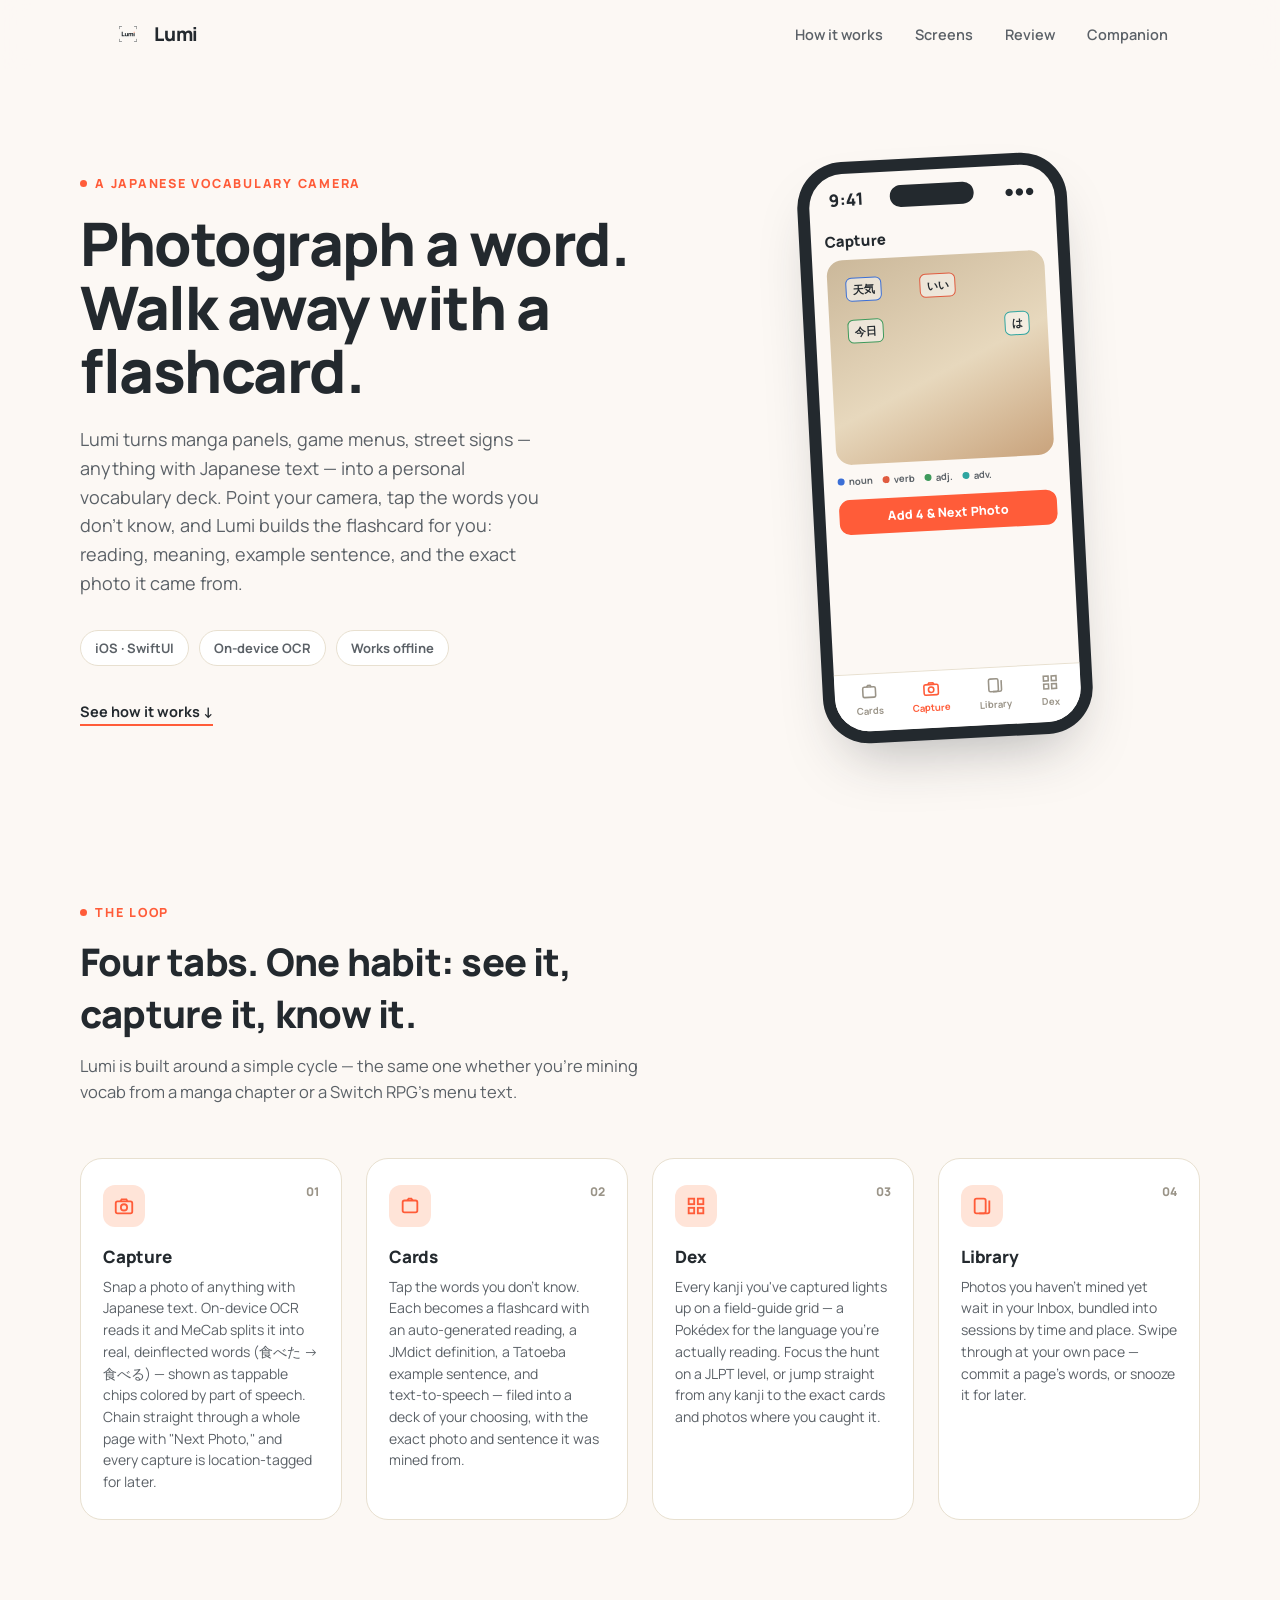
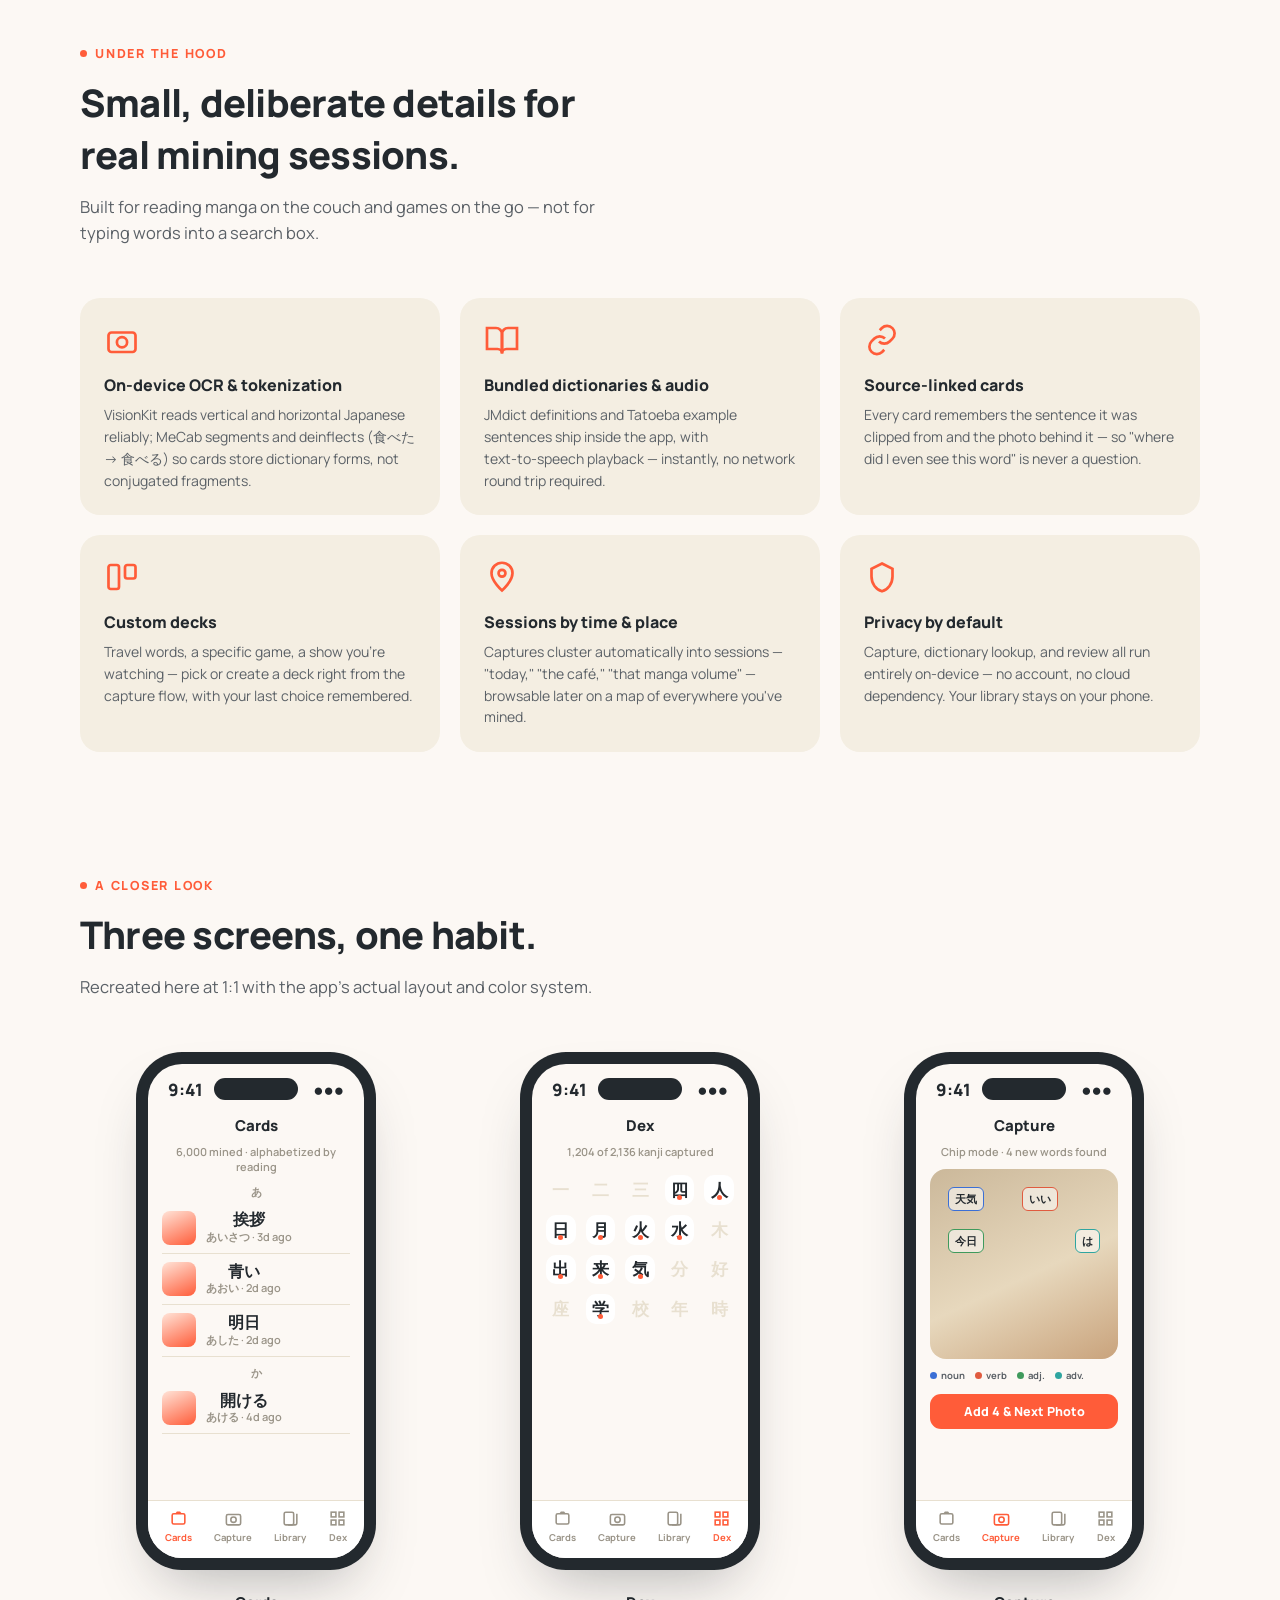
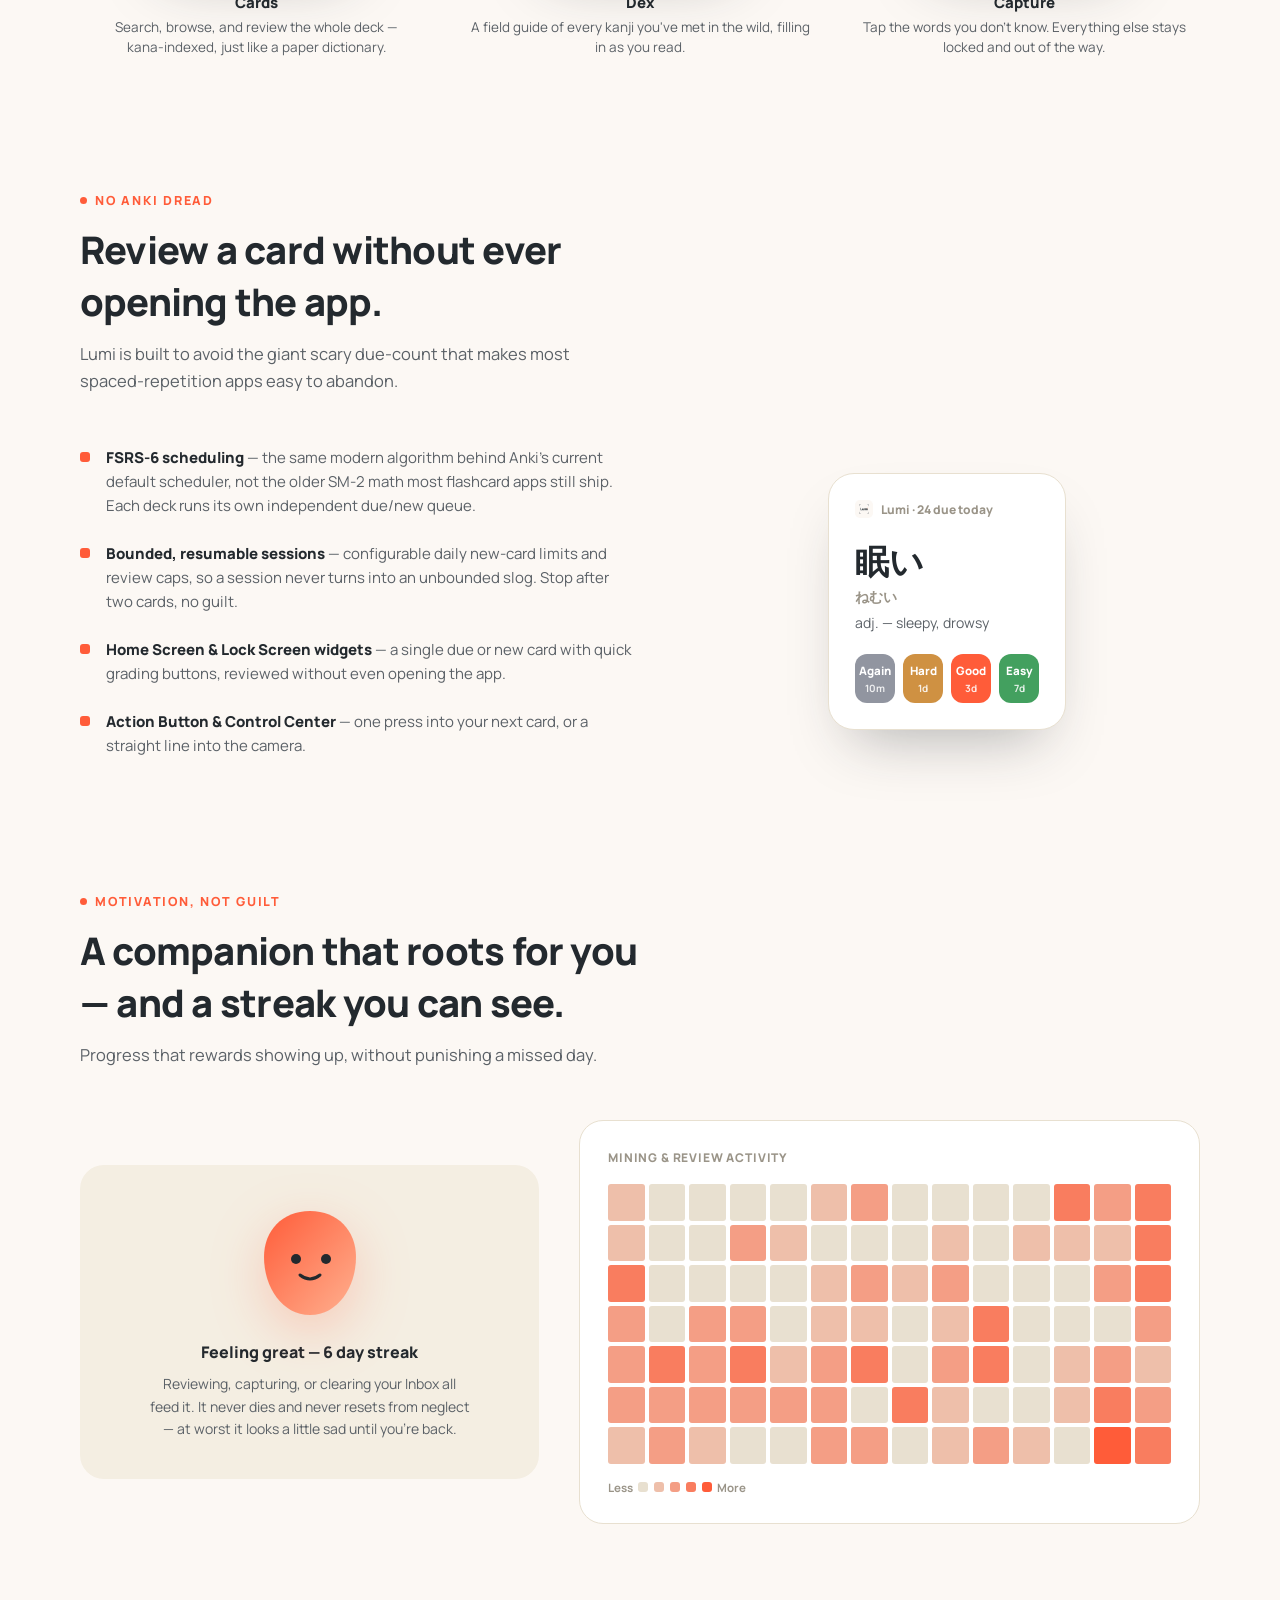
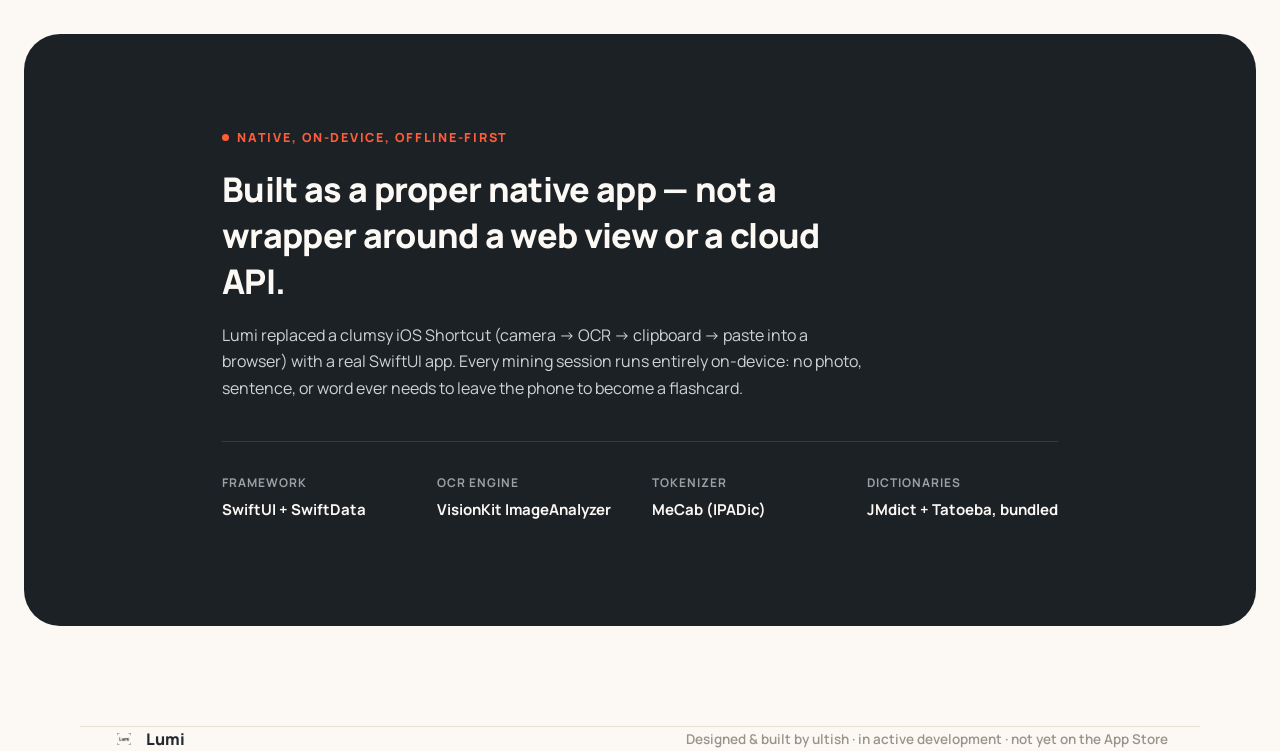
==== index.html @ b6f83f79 "Add Lumi showcase site Single-page site built from the app's actual icon assets and brand colors, co" ====
<!DOCTYPE html>
<html lang="en">
<head>
<meta charset="UTF-8">
<meta name="viewport" content="width=device-width, initial-scale=1.0">
<title>Lumi — a Japanese vocabulary camera</title>
<meta name="description" content="Lumi turns any Japanese text you photograph — manga, games, signs, menus — into flashcards with readings, meanings, and example sentences, reviewed with FSRS‑6 scheduling right from a Home Screen widget. Native iOS, on-device OCR, offline dictionaries.">

<link rel="icon" type="image/png" href="assets/icon-light-64.png" media="(prefers-color-scheme: light)">
<link rel="icon" type="image/png" href="assets/icon-dark-64.png" media="(prefers-color-scheme: dark)">
<link rel="apple-touch-icon" href="assets/icon-light-180.png">

<link rel="preconnect" href="https://fonts.googleapis.com">
<link rel="preconnect" href="https://fonts.gstatic.com" crossorigin>
<link href="https://fonts.googleapis.com/css2?family=Manrope:wght@500;600;700;800&display=swap" rel="stylesheet">

<link rel="stylesheet" href="styles.css">
</head>
<body>

<header class="nav" id="nav">
  <div class="nav__inner">
    <a href="#top" class="brand">
      <img class="logo-light" src="assets/icon-light-64.png" alt="">
      <img class="logo-dark" src="assets/icon-dark-64.png" alt="">
      Lumi
    </a>
    <nav class="nav__links">
      <a href="#how">How it works</a>
      <a href="#screens">Screens</a>
      <a href="#review">Review</a>
      <a href="#companion">Companion</a>
    </nav>
  </div>
</header>

<main id="top">

  <!-- ============ HERO ============ -->
  <section class="hero wrap">
    <div class="hero__grid">
      <div>
        <div class="eyebrow">A Japanese vocabulary camera</div>
        <h1>Photograph a word.<br>Walk away with a flashcard.</h1>
        <p class="lede">
          Lumi turns manga panels, game menus, street signs — anything with
          Japanese text — into a personal vocabulary deck. Point your camera,
          tap the words you don't know, and Lumi builds the flashcard for
          you: reading, meaning, example sentence, and the exact photo it
          came from.
        </p>
        <div class="hero__badges">
          <span class="badge">iOS · SwiftUI</span>
          <span class="badge">On‑device OCR</span>
          <span class="badge">Works offline</span>
        </div>
        <a href="#how" class="scroll-cue">See how it works ↓</a>
      </div>

      <div class="hero__visual">
        <div class="phone">
          <div class="phone__screen">
            <div class="phone__island"></div>
            <div class="phone__topbar"><span>9:41</span><span>●●●</span></div>
            <div class="phone__content">
              <div class="screen-title" style="text-align:left;margin-top:6px;">Capture</div>
              <div class="capture-photo">
                <span class="chip noun">天気</span>
                <span class="chip verb">いい</span>
                <span class="chip adj">今日</span>
                <span class="chip adv">は</span>
              </div>
              <div class="capture-legend">
                <span><i class="dot noun"></i>noun</span>
                <span><i class="dot verb"></i>verb</span>
                <span><i class="dot adj"></i>adj.</span>
                <span><i class="dot adv"></i>adv.</span>
              </div>
              <div class="capture-addbtn">Add 4 &amp; Next Photo</div>
            </div>
            <div class="phone__tabbar">
              <div class="tabitem">
                <svg viewBox="0 0 24 24" fill="none" stroke="currentColor" stroke-width="2"><rect x="4" y="6" width="16" height="13" rx="2"/><path d="M9 6l1.5-2h3L15 6"/></svg>
                Cards
              </div>
              <div class="tabitem active">
                <svg viewBox="0 0 24 24" fill="none" stroke="currentColor" stroke-width="2"><rect x="3" y="7" width="18" height="13" rx="2"/><circle cx="12" cy="13.5" r="3.4"/><path d="M8 7l1.4-2.2h5.2L16 7"/></svg>
                Capture
              </div>
              <div class="tabitem">
                <svg viewBox="0 0 24 24" fill="none" stroke="currentColor" stroke-width="2"><rect x="4" y="4" width="12" height="16" rx="2"/><path d="M9 20h9a2 2 0 0 0 2-2V6"/></svg>
                Library
              </div>
              <div class="tabitem">
                <svg viewBox="0 0 24 24" fill="none" stroke="currentColor" stroke-width="2"><rect x="4" y="4" width="6" height="6"/><rect x="14" y="4" width="6" height="6"/><rect x="4" y="14" width="6" height="6"/><rect x="14" y="14" width="6" height="6"/></svg>
                Dex
              </div>
            </div>
          </div>
        </div>
      </div>
    </div>
  </section>

  <!-- ============ HOW IT WORKS ============ -->
  <section class="loop wrap" id="how">
    <div class="section-head reveal">
      <div class="eyebrow">The loop</div>
      <h2>Four tabs. One habit: see it, capture it, know it.</h2>
      <p>Lumi is built around a simple cycle — the same one whether you're
      mining vocab from a manga chapter or a Switch RPG's menu text.</p>
    </div>

    <div class="steps">
      <div class="step reveal">
        <span class="step__num">01</span>
        <div class="step__icon">
          <svg viewBox="0 0 24 24" fill="none" stroke="currentColor" stroke-width="2"><rect x="3" y="7" width="18" height="13" rx="2"/><circle cx="12" cy="13.5" r="3.4"/><path d="M8 7l1.4-2.2h5.2L16 7"/></svg>
        </div>
        <h3>Capture</h3>
        <p>Snap a photo of anything with Japanese text. On‑device OCR reads
        it and MeCab splits it into real, deinflected words (食べた →
        食べる) — shown as tappable chips colored by part of speech.
        Chain straight through a whole page with "Next Photo," and every
        capture is location‑tagged for later.</p>
      </div>

      <div class="step reveal">
        <span class="step__num">02</span>
        <div class="step__icon">
          <svg viewBox="0 0 24 24" fill="none" stroke="currentColor" stroke-width="2"><rect x="4" y="6" width="16" height="13" rx="2"/><path d="M9 6l1.5-2h3L15 6"/></svg>
        </div>
        <h3>Cards</h3>
        <p>Tap the words you don't know. Each becomes a flashcard with an
        auto‑generated reading, a JMdict definition, a Tatoeba example
        sentence, and text‑to‑speech — filed into a deck of your choosing,
        with the exact photo and sentence it was mined from.</p>
      </div>

      <div class="step reveal">
        <span class="step__num">03</span>
        <div class="step__icon">
          <svg viewBox="0 0 24 24" fill="none" stroke="currentColor" stroke-width="2"><rect x="4" y="4" width="6" height="6"/><rect x="14" y="4" width="6" height="6"/><rect x="4" y="14" width="6" height="6"/><rect x="14" y="14" width="6" height="6"/></svg>
        </div>
        <h3>Dex</h3>
        <p>Every kanji you've captured lights up on a field‑guide grid — a
        Pokédex for the language you're actually reading. Focus the hunt on
        a JLPT level, or jump straight from any kanji to the exact cards
        and photos where you caught it.</p>
      </div>

      <div class="step reveal">
        <span class="step__num">04</span>
        <div class="step__icon">
          <svg viewBox="0 0 24 24" fill="none" stroke="currentColor" stroke-width="2"><rect x="4" y="4" width="12" height="16" rx="2"/><path d="M9 20h9a2 2 0 0 0 2-2V6"/></svg>
        </div>
        <h3>Library</h3>
        <p>Photos you haven't mined yet wait in your Inbox, bundled into
        sessions by time and place. Swipe through at your own pace — commit
        a page's words, or snooze it for later.</p>
      </div>
    </div>
  </section>

  <!-- ============ FEATURES ============ -->
  <section class="features wrap" id="features">
    <div class="section-head reveal">
      <div class="eyebrow">Under the hood</div>
      <h2>Small, deliberate details for real mining sessions.</h2>
      <p>Built for reading manga on the couch and games on the go — not for
      typing words into a search box.</p>
    </div>

    <div class="feature-grid">
      <div class="feature reveal">
        <div class="feature__icon"><svg viewBox="0 0 24 24" fill="none" stroke="currentColor" stroke-width="1.8"><rect x="3" y="7" width="18" height="13" rx="2"/><circle cx="12" cy="13.5" r="3.4"/></svg></div>
        <h3>On‑device OCR &amp; tokenization</h3>
        <p>VisionKit reads vertical and horizontal Japanese reliably; MeCab
        segments and deinflects (食べた → 食べる) so cards store dictionary
        forms, not conjugated fragments.</p>
      </div>
      <div class="feature reveal">
        <div class="feature__icon"><svg viewBox="0 0 24 24" fill="none" stroke="currentColor" stroke-width="1.8"><path d="M2 4h6a4 4 0 0 1 4 4v13a3 3 0 0 0-3-3H2z"/><path d="M22 4h-6a4 4 0 0 0-4 4v13a3 3 0 0 1 3-3h7z"/></svg></div>
        <h3>Bundled dictionaries &amp; audio</h3>
        <p>JMdict definitions and Tatoeba example sentences ship inside the
        app, with text‑to‑speech playback — instantly, no network round
        trip required.</p>
      </div>
      <div class="feature reveal">
        <div class="feature__icon"><svg viewBox="0 0 24 24" fill="none" stroke="currentColor" stroke-width="1.8"><path d="M10 13a5 5 0 0 0 7.07 0l1.93-1.93a5 5 0 0 0-7.07-7.07L10.5 5.5"/><path d="M14 11a5 5 0 0 0-7.07 0L5 12.93a5 5 0 0 0 7.07 7.07L13.5 18.5"/></svg></div>
        <h3>Source‑linked cards</h3>
        <p>Every card remembers the sentence it was clipped from and the
        photo behind it — so "where did I even see this word" is never a
        question.</p>
      </div>
      <div class="feature reveal">
        <div class="feature__icon"><svg viewBox="0 0 24 24" fill="none" stroke="currentColor" stroke-width="1.8"><rect x="3" y="4" width="7" height="16" rx="1.5"/><rect x="14" y="4" width="7" height="9" rx="1.5"/></svg></div>
        <h3>Custom decks</h3>
        <p>Travel words, a specific game, a show you're watching — pick or
        create a deck right from the capture flow, with your last choice
        remembered.</p>
      </div>
      <div class="feature reveal">
        <div class="feature__icon"><svg viewBox="0 0 24 24" fill="none" stroke="currentColor" stroke-width="1.8"><path d="M12 21s7-6.1 7-11.5A7 7 0 0 0 5 9.5C5 14.9 12 21 12 21z"/><circle cx="12" cy="9.5" r="2.3"/></svg></div>
        <h3>Sessions by time &amp; place</h3>
        <p>Captures cluster automatically into sessions — "today," "the
        café," "that manga volume" — browsable later on a map of everywhere
        you've mined.</p>
      </div>
      <div class="feature reveal">
        <div class="feature__icon"><svg viewBox="0 0 24 24" fill="none" stroke="currentColor" stroke-width="1.8"><path d="M12 3l7 3.5v5.2c0 4.8-3 8.7-7 9.8-4-1.1-7-5-7-9.8V6.5z"/></svg></div>
        <h3>Privacy by default</h3>
        <p>Capture, dictionary lookup, and review all run entirely
        on‑device — no account, no cloud dependency. Your library stays on
        your phone.</p>
      </div>
    </div>
  </section>

  <!-- ============ SCREENS ============ -->
  <section class="screens wrap" id="screens">
    <div class="section-head reveal">
      <div class="eyebrow">A closer look</div>
      <h2>Three screens, one habit.</h2>
      <p>Recreated here at 1:1 with the app's actual layout and color
      system.</p>
    </div>

    <div class="screen-row">

      <div class="screen-card reveal">
        <div class="phone">
          <div class="phone__screen">
            <div class="phone__island"></div>
            <div class="phone__topbar"><span>9:41</span><span>●●●</span></div>
            <div class="phone__content">
              <div class="screen-title">Cards</div>
              <div class="screen-sub">6,000 mined · alphabetized by reading</div>
              <div class="kana-head">あ</div>
              <div class="cardrow">
                <div class="cardrow__thumb"></div>
                <div><div class="cardrow__word">挨拶</div><div class="cardrow__reading">あいさつ · 3d ago</div></div>
              </div>
              <div class="cardrow">
                <div class="cardrow__thumb"></div>
                <div><div class="cardrow__word">青い</div><div class="cardrow__reading">あおい · 2d ago</div></div>
              </div>
              <div class="cardrow">
                <div class="cardrow__thumb"></div>
                <div><div class="cardrow__word">明日</div><div class="cardrow__reading">あした · 2d ago</div></div>
              </div>
              <div class="kana-head">か</div>
              <div class="cardrow">
                <div class="cardrow__thumb"></div>
                <div><div class="cardrow__word">開ける</div><div class="cardrow__reading">あける · 4d ago</div></div>
              </div>
            </div>
            <div class="phone__tabbar">
              <div class="tabitem active">
                <svg viewBox="0 0 24 24" fill="none" stroke="currentColor" stroke-width="2"><rect x="4" y="6" width="16" height="13" rx="2"/><path d="M9 6l1.5-2h3L15 6"/></svg>
                Cards
              </div>
              <div class="tabitem"><svg viewBox="0 0 24 24" fill="none" stroke="currentColor" stroke-width="2"><rect x="3" y="7" width="18" height="13" rx="2"/><circle cx="12" cy="13.5" r="3.4"/></svg>Capture</div>
              <div class="tabitem"><svg viewBox="0 0 24 24" fill="none" stroke="currentColor" stroke-width="2"><rect x="4" y="4" width="12" height="16" rx="2"/><path d="M9 20h9a2 2 0 0 0 2-2V6"/></svg>Library</div>
              <div class="tabitem"><svg viewBox="0 0 24 24" fill="none" stroke="currentColor" stroke-width="2"><rect x="4" y="4" width="6" height="6"/><rect x="14" y="4" width="6" height="6"/><rect x="4" y="14" width="6" height="6"/><rect x="14" y="14" width="6" height="6"/></svg>Dex</div>
            </div>
          </div>
        </div>
        <div class="screen-card__label">Cards</div>
        <div class="screen-card__desc">Search, browse, and review the whole deck — kana‑indexed, just like a paper dictionary.</div>
      </div>

      <div class="screen-card reveal">
        <div class="phone">
          <div class="phone__screen">
            <div class="phone__island"></div>
            <div class="phone__topbar"><span>9:41</span><span>●●●</span></div>
            <div class="phone__content">
              <div class="screen-title">Dex</div>
              <div class="screen-sub">1,204 of 2,136 kanji captured</div>
              <div class="dexgrid">
                <div class="dexcell faint">一</div><div class="dexcell faint">二</div><div class="dexcell faint">三</div><div class="dexcell got">四</div><div class="dexcell got">人</div>
                <div class="dexcell got">日</div><div class="dexcell got">月</div><div class="dexcell got">火</div><div class="dexcell got">水</div><div class="dexcell faint">木</div>
                <div class="dexcell got">出</div><div class="dexcell got">来</div><div class="dexcell got">気</div><div class="dexcell faint">分</div><div class="dexcell faint">好</div>
                <div class="dexcell faint">座</div><div class="dexcell got">学</div><div class="dexcell faint">校</div><div class="dexcell faint">年</div><div class="dexcell faint">時</div>
              </div>
            </div>
            <div class="phone__tabbar">
              <div class="tabitem"><svg viewBox="0 0 24 24" fill="none" stroke="currentColor" stroke-width="2"><rect x="4" y="6" width="16" height="13" rx="2"/><path d="M9 6l1.5-2h3L15 6"/></svg>Cards</div>
              <div class="tabitem"><svg viewBox="0 0 24 24" fill="none" stroke="currentColor" stroke-width="2"><rect x="3" y="7" width="18" height="13" rx="2"/><circle cx="12" cy="13.5" r="3.4"/></svg>Capture</div>
              <div class="tabitem"><svg viewBox="0 0 24 24" fill="none" stroke="currentColor" stroke-width="2"><rect x="4" y="4" width="12" height="16" rx="2"/><path d="M9 20h9a2 2 0 0 0 2-2V6"/></svg>Library</div>
              <div class="tabitem active"><svg viewBox="0 0 24 24" fill="none" stroke="currentColor" stroke-width="2"><rect x="4" y="4" width="6" height="6"/><rect x="14" y="4" width="6" height="6"/><rect x="4" y="14" width="6" height="6"/><rect x="14" y="14" width="6" height="6"/></svg>Dex</div>
            </div>
          </div>
        </div>
        <div class="screen-card__label">Dex</div>
        <div class="screen-card__desc">A field guide of every kanji you've met in the wild, filling in as you read.</div>
      </div>

      <div class="screen-card reveal">
        <div class="phone">
          <div class="phone__screen">
            <div class="phone__island"></div>
            <div class="phone__topbar"><span>9:41</span><span>●●●</span></div>
            <div class="phone__content">
              <div class="screen-title">Capture</div>
              <div class="screen-sub">Chip mode · 4 new words found</div>
              <div class="capture-photo" style="height:190px;">
                <span class="chip noun">天気</span>
                <span class="chip verb">いい</span>
                <span class="chip adj">今日</span>
                <span class="chip adv">は</span>
              </div>
              <div class="capture-legend">
                <span><i class="dot noun"></i>noun</span>
                <span><i class="dot verb"></i>verb</span>
                <span><i class="dot adj"></i>adj.</span>
                <span><i class="dot adv"></i>adv.</span>
              </div>
              <div class="capture-addbtn">Add 4 &amp; Next Photo</div>
            </div>
            <div class="phone__tabbar">
              <div class="tabitem"><svg viewBox="0 0 24 24" fill="none" stroke="currentColor" stroke-width="2"><rect x="4" y="6" width="16" height="13" rx="2"/><path d="M9 6l1.5-2h3L15 6"/></svg>Cards</div>
              <div class="tabitem active"><svg viewBox="0 0 24 24" fill="none" stroke="currentColor" stroke-width="2"><rect x="3" y="7" width="18" height="13" rx="2"/><circle cx="12" cy="13.5" r="3.4"/></svg>Capture</div>
              <div class="tabitem"><svg viewBox="0 0 24 24" fill="none" stroke="currentColor" stroke-width="2"><rect x="4" y="4" width="12" height="16" rx="2"/><path d="M9 20h9a2 2 0 0 0 2-2V6"/></svg>Library</div>
              <div class="tabitem"><svg viewBox="0 0 24 24" fill="none" stroke="currentColor" stroke-width="2"><rect x="4" y="4" width="6" height="6"/><rect x="14" y="4" width="6" height="6"/><rect x="4" y="14" width="6" height="6"/><rect x="14" y="14" width="6" height="6"/></svg>Dex</div>
            </div>
          </div>
        </div>
        <div class="screen-card__label">Capture</div>
        <div class="screen-card__desc">Tap the words you don't know. Everything else stays locked and out of the way.</div>
      </div>

    </div>
  </section>

  <!-- ============ NO DREAD / REVIEW ============ -->
  <section class="dread wrap" id="review">
    <div class="section-head reveal">
      <div class="eyebrow">No Anki dread</div>
      <h2>Review a card without ever opening the app.</h2>
      <p>Lumi is built to avoid the giant scary due‑count that makes most
      spaced‑repetition apps easy to abandon.</p>
    </div>

    <div class="dread__grid">
      <ul class="dread__list reveal">
        <li><strong>FSRS‑6 scheduling</strong> — the same modern algorithm behind Anki's current default scheduler, not the older SM‑2 math most flashcard apps still ship. Each deck runs its own independent due/new queue.</li>
        <li><strong>Bounded, resumable sessions</strong> — configurable daily new‑card limits and review caps, so a session never turns into an unbounded slog. Stop after two cards, no guilt.</li>
        <li><strong>Home Screen &amp; Lock Screen widgets</strong> — a single due or new card with quick grading buttons, reviewed without even opening the app.</li>
        <li><strong>Action Button &amp; Control Center</strong> — one press into your next card, or a straight line into the camera.</li>
      </ul>

      <div class="widget-mock reveal">
        <div class="widget-mock__head">
          <img class="logo-light" src="assets/icon-light-64.png" alt="">
          <img class="logo-dark" src="assets/icon-dark-64.png" alt="">
          Lumi · 24 due today
        </div>
        <div class="widget-mock__word">眠い</div>
        <div class="widget-mock__reading">ねむい</div>
        <div class="widget-mock__meaning">adj. — sleepy, drowsy</div>
        <div class="widget-mock__grades">
          <div class="grade again">Again<small>10m</small></div>
          <div class="grade hard">Hard<small>1d</small></div>
          <div class="grade good">Good<small>3d</small></div>
          <div class="grade easy">Easy<small>7d</small></div>
        </div>
      </div>
    </div>
  </section>

  <!-- ============ COMPANION ============ -->
  <section class="companion wrap" id="companion">
    <div class="section-head reveal">
      <div class="eyebrow">Motivation, not guilt</div>
      <h2>A companion that roots for you — and a streak you can see.</h2>
      <p>Progress that rewards showing up, without punishing a missed day.</p>
    </div>

    <div class="companion__grid">
      <div class="pet-card reveal">
        <svg class="pet-blob" viewBox="0 0 120 120" width="120" height="120" aria-hidden="true">
          <defs>
            <linearGradient id="petGradient" x1="0" y1="0" x2="1" y2="1">
              <stop offset="0" stop-color="var(--orange)"/>
              <stop offset="1" stop-color="#ffb08f"/>
            </linearGradient>
          </defs>
          <path d="M60 8c28 0 46 20 46 46 0 30-18 58-46 58S14 84 14 54C14 28 32 8 60 8Z" fill="url(#petGradient)"/>
          <circle cx="46" cy="56" r="5" fill="#23292e"/>
          <circle cx="76" cy="56" r="5" fill="#23292e"/>
          <path d="M50 72q10 8 20 0" stroke="#23292e" stroke-width="3" fill="none" stroke-linecap="round"/>
        </svg>
        <div class="pet-card__mood">Feeling great — 6 day streak</div>
        <div class="pet-card__desc">Reviewing, capturing, or clearing your Inbox all feed it. It never dies and never resets from neglect — at worst it looks a little sad until you're back.</div>
      </div>

      <div class="heatmap-card reveal">
        <div class="heatmap-card__label">Mining &amp; review activity</div>
        <div class="heatmap" id="heatmap"></div>
        <div class="heatmap-card__legend">
          Less
          <span class="lvl lvl0"></span><span class="lvl lvl1"></span><span class="lvl lvl2"></span><span class="lvl lvl3"></span><span class="lvl lvl4"></span>
          More
        </div>
      </div>
    </div>
  </section>

  <!-- ============ CRAFT ============ -->
  <section class="craft">
    <div class="wrap reveal">
      <div class="eyebrow">Native, on‑device, offline‑first</div>
      <h2>Built as a proper native app — not a wrapper around a web view or a cloud API.</h2>
      <p>Lumi replaced a clumsy iOS Shortcut (camera → OCR → clipboard →
      paste into a browser) with a real SwiftUI app. Every mining session
      runs entirely on‑device: no photo, sentence, or word ever needs to
      leave the phone to become a flashcard.</p>
      <dl class="craft-stats">
        <div class="craft-stat"><dt>Framework</dt><dd>SwiftUI + SwiftData</dd></div>
        <div class="craft-stat"><dt>OCR engine</dt><dd>VisionKit ImageAnalyzer</dd></div>
        <div class="craft-stat"><dt>Tokenizer</dt><dd>MeCab (IPADic)</dd></div>
        <div class="craft-stat"><dt>Dictionaries</dt><dd>JMdict + Tatoeba, bundled</dd></div>
      </dl>
    </div>
  </section>

</main>

<footer class="wrap">
  <div class="footer__inner">
    <div class="footer__brand">
      <img class="logo-light" src="assets/icon-light-64.png" alt="" width="24" height="24">
      <img class="logo-dark" src="assets/icon-dark-64.png" alt="" width="24" height="24">
      Lumi
    </div>
    <p>Designed &amp; built by ultish · in active development · not yet on the App Store</p>
  </div>
</footer>

<script src="script.js"></script>
</body>
</html>
---- styles.css ----
/* Lumi — showcase site
   Palette pulled directly from the app icon + AccentColor asset. */

:root {
  --cream: #fcf8f4;
  --cream-alt: #f4eee2;
  --paper: #ffffff;
  --ink: #23292e;
  --ink-soft: #5b6167;
  --ink-faint: #9a9488;
  --orange: #ff5c39;
  --orange-soft: #ffe4d8;
  --line: #e8e0d0;
  --shadow: 0 30px 60px -25px rgba(35, 41, 46, 0.35);
  --radius-lg: 28px;
  --font: "Manrope", -apple-system, BlinkMacSystemFont, "Segoe UI", sans-serif;
}

@media (prefers-color-scheme: dark) {
  :root {
    --cream: #23292e;
    --cream-alt: #1b2024;
    --paper: #2b3237;
    --ink: #fcf8f4;
    --ink-soft: #bcc3c8;
    --ink-faint: #767d82;
    --orange: #ff6a45;
    --orange-soft: #3c2a23;
    --line: #3a4146;
    --shadow: 0 30px 60px -25px rgba(0, 0, 0, 0.6);
  }
}

* { box-sizing: border-box; }

html { scroll-behavior: smooth; }

body {
  margin: 0;
  background: var(--cream);
  color: var(--ink);
  font-family: var(--font);
  -webkit-font-smoothing: antialiased;
  overflow-x: hidden;
}

img { max-width: 100%; display: block; }

a { color: inherit; }

.wrap {
  max-width: 1120px;
  margin: 0 auto;
  padding: 0 32px;
}

/* ---------- nav ---------- */

.nav {
  position: sticky;
  top: 0;
  z-index: 50;
  background: color-mix(in srgb, var(--cream) 88%, transparent);
  backdrop-filter: blur(14px);
  border-bottom: 1px solid transparent;
  transition: border-color 0.3s ease;
}
.nav.scrolled { border-bottom-color: var(--line); }

.nav__inner {
  display: flex;
  align-items: center;
  justify-content: space-between;
  padding: 18px 32px;
  max-width: 1120px;
  margin: 0 auto;
}

.brand {
  display: flex;
  align-items: center;
  gap: 10px;
  font-weight: 800;
  font-size: 19px;
  letter-spacing: -0.01em;
  text-decoration: none;
  color: var(--ink);
}

.brand img { width: 32px; height: 32px; border-radius: 9px; }
.logo-dark { display: none; }
@media (prefers-color-scheme: dark) {
  .logo-light { display: none; }
  .logo-dark { display: block; }
}

.brand__dot { color: var(--orange); }

.nav__links {
  display: flex;
  gap: 32px;
  font-size: 14.5px;
  font-weight: 600;
}
.nav__links a {
  text-decoration: none;
  color: var(--ink-soft);
  transition: color 0.2s ease;
}
.nav__links a:hover { color: var(--orange); }

@media (max-width: 640px) {
  .nav__links { display: none; }
}

/* ---------- hero ---------- */

.hero {
  padding: 88px 0 60px;
  position: relative;
}

.hero__grid {
  display: grid;
  grid-template-columns: 1.05fr 0.95fr;
  gap: 48px;
  align-items: center;
}

@media (max-width: 900px) {
  .hero__grid { grid-template-columns: 1fr; }
  .hero__visual { order: -1; }
}

.eyebrow {
  display: inline-flex;
  align-items: center;
  gap: 8px;
  font-size: 12.5px;
  font-weight: 800;
  letter-spacing: 0.14em;
  text-transform: uppercase;
  color: var(--orange);
  margin-bottom: 20px;
}
.eyebrow::before {
  content: "";
  width: 7px;
  height: 7px;
  border-radius: 50%;
  background: var(--orange);
}

h1 {
  font-size: clamp(38px, 5.4vw, 60px);
  line-height: 1.06;
  letter-spacing: -0.025em;
  margin: 0 0 22px;
  font-weight: 800;
}

.lede {
  font-size: 18px;
  line-height: 1.6;
  color: var(--ink-soft);
  max-width: 480px;
  margin: 0 0 32px;
}

.hero__badges {
  display: flex;
  gap: 10px;
  flex-wrap: wrap;
  margin-bottom: 34px;
}

.badge {
  display: inline-flex;
  align-items: center;
  gap: 6px;
  font-size: 13px;
  font-weight: 700;
  padding: 8px 14px;
  border-radius: 100px;
  background: var(--paper);
  border: 1px solid var(--line);
  color: var(--ink-soft);
}

.scroll-cue {
  display: inline-flex;
  align-items: center;
  gap: 8px;
  font-weight: 700;
  font-size: 14.5px;
  text-decoration: none;
  color: var(--ink);
  border-bottom: 2px solid var(--orange);
  padding-bottom: 3px;
  width: fit-content;
}

/* ---------- phone frame ---------- */

.phone {
  width: 270px;
  aspect-ratio: 9 / 19.4;
  background: var(--ink);
  border-radius: 46px;
  padding: 12px;
  box-shadow: var(--shadow);
  margin: 0 auto;
  position: relative;
}

.phone__screen {
  background: var(--cream);
  height: 100%;
  width: 100%;
  border-radius: 34px;
  overflow: hidden;
  position: relative;
  display: flex;
  flex-direction: column;
}

.phone__island {
  position: absolute;
  top: 14px;
  left: 50%;
  transform: translateX(-50%);
  width: 84px;
  height: 22px;
  background: var(--ink);
  border-radius: 20px;
  z-index: 5;
}

.phone__topbar {
  display: flex;
  justify-content: space-between;
  align-items: center;
  padding: 14px 20px 4px;
  font-size: 17px;
  font-weight: 800;
  color: var(--ink);
}

.phone__content { flex: 1; padding: 10px 14px 0; overflow: hidden; position: relative; }

.phone__tabbar {
  display: flex;
  justify-content: space-around;
  padding: 8px 6px 14px;
  border-top: 1px solid var(--line);
  background: var(--paper);
}

.tabitem {
  display: flex;
  flex-direction: column;
  align-items: center;
  gap: 3px;
  font-size: 9.5px;
  font-weight: 700;
  color: var(--ink-faint);
}
.tabitem svg { width: 19px; height: 19px; }
.tabitem.active { color: var(--orange); }

.hero__visual {
  display: flex;
  justify-content: center;
  perspective: 1200px;
}
.hero__visual .phone {
  transform: rotate(-3deg);
  animation: float 6s ease-in-out infinite;
}
@keyframes float {
  0%, 100% { transform: rotate(-3deg) translateY(0); }
  50% { transform: rotate(-3deg) translateY(-12px); }
}

/* capture screen recreation */

.capture-photo {
  position: relative;
  border-radius: 16px;
  background: linear-gradient(155deg, #cbb89a, #e7d8bd 55%, #c9a37c);
  height: 205px;
  overflow: hidden;
}
@media (prefers-color-scheme: dark) {
  .capture-photo { background: linear-gradient(155deg, #5b4c37, #7a6749 55%, #4a3b28); }
}
.chip {
  position: absolute;
  border-radius: 6px;
  border: 1.5px solid;
  font-size: 11px;
  font-weight: 700;
  padding: 3px 6px;
  color: var(--ink);
  background: rgba(255,255,255,0.55);
}
.chip.noun { border-color: #3b6fd6; top: 18px; left: 18px; }
.chip.verb { border-color: #e05b3f; top: 18px; left: 92px; }
.chip.adj  { border-color: #3f9a5c; top: 60px; left: 18px; }
.chip.adv  { border-color: #2fa5a0; top: 60px; right: 18px; }

.capture-legend {
  display: flex;
  gap: 10px;
  flex-wrap: wrap;
  margin-top: 10px;
  font-size: 9.5px;
  color: var(--ink-soft);
  font-weight: 700;
}
.capture-legend span { display: inline-flex; align-items: center; gap: 4px; }
.dot { width: 7px; height: 7px; border-radius: 50%; display: inline-block; }
.dot.noun { background: #3b6fd6; }
.dot.verb { background: #e05b3f; }
.dot.adj { background: #3f9a5c; }
.dot.adv { background: #2fa5a0; }

.capture-addbtn {
  margin-top: 12px;
  background: var(--orange);
  color: #fff;
  text-align: center;
  font-weight: 800;
  font-size: 12.5px;
  padding: 9px;
  border-radius: 11px;
}

/* cards list recreation */

.cardrow {
  display: flex;
  align-items: center;
  gap: 10px;
  padding: 8px 0;
  border-bottom: 1px solid var(--line);
}
.cardrow__thumb {
  width: 34px;
  height: 34px;
  border-radius: 8px;
  background: linear-gradient(155deg, var(--orange-soft), var(--orange));
  flex-shrink: 0;
}
.cardrow__word { font-size: 16px; font-weight: 800; line-height: 1.15; }
.cardrow__reading { font-size: 11px; color: var(--ink-faint); font-weight: 600; }
.kana-head { font-size: 11px; color: var(--ink-faint); font-weight: 800; margin: 8px 0 2px; }

/* dex grid recreation */

.dexgrid {
  display: grid;
  grid-template-columns: repeat(5, 1fr);
  gap: 10px;
  padding-top: 6px;
}
.dexcell {
  aspect-ratio: 1;
  display: flex;
  align-items: center;
  justify-content: center;
  font-size: 17px;
  font-weight: 700;
  border-radius: 10px;
  background: var(--paper);
  color: var(--ink);
  position: relative;
}
.dexcell.faint { color: var(--line); background: transparent; }
.dexcell.got::after {
  content: "";
  position: absolute;
  bottom: 5px;
  width: 5px;
  height: 5px;
  border-radius: 50%;
  background: var(--orange);
}

.screen-title {
  font-weight: 800;
  font-size: 15px;
  text-align: center;
  margin-bottom: 8px;
}
.screen-sub { font-size: 11px; color: var(--ink-faint); text-align: center; margin-bottom: 10px; font-weight: 600; }

/* ---------- loop / how it works ---------- */

.section-head { max-width: 560px; margin: 0 0 52px; }
.section-head .eyebrow { margin-bottom: 14px; }
.section-head h2 {
  font-size: clamp(28px, 3.6vw, 38px);
  letter-spacing: -0.02em;
  margin: 0 0 14px;
  font-weight: 800;
}
.section-head p { color: var(--ink-soft); font-size: 16.5px; line-height: 1.6; margin: 0; }

.loop { padding: 100px 0; }

.steps {
  display: grid;
  grid-template-columns: repeat(4, 1fr);
  gap: 24px;
  counter-reset: step;
}
@media (max-width: 900px) {
  .steps { grid-template-columns: 1fr 1fr; }
}
@media (max-width: 560px) {
  .steps { grid-template-columns: 1fr; }
}

.step {
  background: var(--paper);
  border: 1px solid var(--line);
  border-radius: 22px;
  padding: 26px 22px;
  position: relative;
}
.step__icon {
  width: 42px;
  height: 42px;
  border-radius: 12px;
  background: var(--orange-soft);
  display: flex;
  align-items: center;
  justify-content: center;
  margin-bottom: 18px;
  color: var(--orange);
}
.step__icon svg { width: 22px; height: 22px; }
.step__num {
  position: absolute;
  top: 24px;
  right: 22px;
  font-size: 12px;
  font-weight: 800;
  color: var(--ink-faint);
}
.step h3 { font-size: 17px; margin: 0 0 8px; font-weight: 800; letter-spacing: -0.01em; }
.step p { font-size: 14px; line-height: 1.55; color: var(--ink-soft); margin: 0; }

/* ---------- features ---------- */

.features { padding: 20px 0 100px; }

.feature-grid {
  display: grid;
  grid-template-columns: repeat(3, 1fr);
  gap: 20px;
}
@media (max-width: 860px) { .feature-grid { grid-template-columns: 1fr 1fr; } }
@media (max-width: 560px) { .feature-grid { grid-template-columns: 1fr; } }

.feature {
  padding: 24px;
  border-radius: 20px;
  background: var(--cream-alt);
}
.feature__icon {
  width: 36px;
  height: 36px;
  margin-bottom: 16px;
  color: var(--orange);
}
.feature__icon svg { width: 100%; height: 100%; }
.feature h3 { font-size: 16px; margin: 0 0 8px; font-weight: 800; }
.feature p { font-size: 14px; color: var(--ink-soft); line-height: 1.55; margin: 0; }

/* ---------- screens showcase ---------- */

.screens { padding: 20px 0 110px; }

.screen-row {
  display: grid;
  grid-template-columns: repeat(3, 1fr);
  gap: 32px;
  align-items: start;
}
@media (max-width: 900px) {
  .screen-row { grid-template-columns: 1fr; max-width: 320px; margin: 0 auto; gap: 56px; }
}

.screen-card { text-align: center; }
.screen-card .phone { width: 240px; }
.screen-card__label {
  margin-top: 22px;
  font-weight: 800;
  font-size: 15px;
}
.screen-card__desc {
  font-size: 13.5px;
  color: var(--ink-soft);
  margin-top: 4px;
  line-height: 1.5;
}

/* ---------- no dread / review ---------- */

.dread { padding: 20px 0 110px; }

.dread__grid {
  display: grid;
  grid-template-columns: 1.05fr 0.95fr;
  gap: 56px;
  align-items: center;
}
@media (max-width: 860px) {
  .dread__grid { grid-template-columns: 1fr; }
}

.dread__list {
  list-style: none;
  margin: 0;
  padding: 0;
  display: flex;
  flex-direction: column;
  gap: 24px;
}
.dread__list li {
  position: relative;
  padding-left: 26px;
  font-size: 15px;
  line-height: 1.6;
  color: var(--ink-soft);
}
.dread__list li::before {
  content: "";
  position: absolute;
  left: 0;
  top: 6px;
  width: 10px;
  height: 10px;
  border-radius: 3px;
  background: var(--orange);
}
.dread__list strong { color: var(--ink); font-weight: 800; }

.widget-mock {
  background: var(--paper);
  border: 1px solid var(--line);
  border-radius: 26px;
  padding: 26px;
  max-width: 300px;
  margin: 0 auto;
  box-shadow: var(--shadow);
}
.widget-mock__head {
  display: flex;
  align-items: center;
  gap: 8px;
  font-size: 12px;
  font-weight: 800;
  color: var(--ink-faint);
  margin-bottom: 20px;
}
.widget-mock__head img { width: 18px; height: 18px; border-radius: 5px; }
.widget-mock__word { font-size: 34px; font-weight: 800; letter-spacing: -0.01em; }
.widget-mock__reading { font-size: 13.5px; font-weight: 700; color: var(--ink-faint); margin: 2px 0 6px; }
.widget-mock__meaning { font-size: 14px; color: var(--ink-soft); margin-bottom: 22px; }

.widget-mock__grades {
  display: grid;
  grid-template-columns: repeat(4, 1fr);
  gap: 8px;
}
.grade {
  border-radius: 12px;
  padding: 9px 4px 8px;
  text-align: center;
  font-size: 11.5px;
  font-weight: 800;
  color: #fff;
}
.grade small { display: block; font-weight: 700; font-size: 10px; opacity: 0.85; margin-top: 3px; }
.grade.again { background: #9195a0; }
.grade.hard { background: #cf9142; }
.grade.good { background: var(--orange); }
.grade.easy { background: #43a05f; }

/* ---------- companion ---------- */

.companion { padding: 20px 0 110px; }

.companion__grid {
  display: grid;
  grid-template-columns: 0.85fr 1.15fr;
  gap: 40px;
  align-items: center;
}
@media (max-width: 860px) {
  .companion__grid { grid-template-columns: 1fr; }
}

.pet-card {
  background: var(--cream-alt);
  border-radius: 24px;
  padding: 38px 28px;
  text-align: center;
}
.pet-blob { display: block; margin: 0 auto 18px; filter: drop-shadow(0 16px 26px rgba(255, 92, 57, 0.25)); }
.pet-card__mood { font-weight: 800; font-size: 16px; margin-bottom: 10px; }
.pet-card__desc { font-size: 14px; color: var(--ink-soft); line-height: 1.6; max-width: 320px; margin: 0 auto; }

.heatmap-card {
  background: var(--paper);
  border: 1px solid var(--line);
  border-radius: 24px;
  padding: 28px;
}
.heatmap-card__label {
  font-size: 12px;
  font-weight: 800;
  text-transform: uppercase;
  letter-spacing: 0.07em;
  color: var(--ink-faint);
  margin-bottom: 18px;
}
.heatmap {
  display: grid;
  grid-template-rows: repeat(7, 1fr);
  grid-auto-flow: column;
  grid-auto-columns: 1fr;
  gap: 4px;
  margin-bottom: 16px;
}
.heatmap span { aspect-ratio: 1; border-radius: 3px; }
.lvl0 { background: var(--line); }
.lvl1 { background: color-mix(in srgb, var(--orange) 25%, var(--line)); }
.lvl2 { background: color-mix(in srgb, var(--orange) 50%, var(--line)); }
.lvl3 { background: color-mix(in srgb, var(--orange) 75%, var(--line)); }
.lvl4 { background: var(--orange); }

.heatmap-card__legend {
  display: flex;
  align-items: center;
  gap: 4px;
  font-size: 11.5px;
  font-weight: 700;
  color: var(--ink-faint);
}
.heatmap-card__legend .lvl { width: 10px; height: 10px; border-radius: 3px; margin: 0 1px; }

/* ---------- craft ---------- */

/* Fixed-dark card regardless of site theme — intentional, not theme-swapped,
   since --cream/--ink invert meaning in dark mode and would go invisible here. */
.craft {
  padding: 90px 0;
  background: #1c2126;
  color: #fcf8f4;
  border-radius: 36px;
  margin: 0 24px 100px;
}
.craft .wrap { max-width: 900px; }
.craft .eyebrow { color: var(--orange); }
.craft h2 {
  font-size: clamp(26px, 3.4vw, 34px);
  font-weight: 800;
  letter-spacing: -0.02em;
  margin: 0 0 18px;
  max-width: 620px;
  color: #fcf8f4;
}
.craft p {
  color: #cfd3d6;
  font-size: 16px;
  line-height: 1.65;
  max-width: 640px;
  margin: 0 0 40px;
}

.craft-stats {
  display: grid;
  grid-template-columns: repeat(4, 1fr);
  gap: 24px;
  border-top: 1px solid rgba(255,255,255,0.12);
  padding-top: 32px;
}
@media (max-width: 700px) {
  .craft-stats { grid-template-columns: 1fr 1fr; }
}
.craft-stat dt {
  font-size: 12px;
  font-weight: 700;
  text-transform: uppercase;
  letter-spacing: 0.08em;
  color: #9aa0a4;
  margin-bottom: 8px;
}
.craft-stat dd {
  margin: 0;
  font-size: 15px;
  font-weight: 700;
  line-height: 1.4;
  color: #fcf8f4;
}

/* ---------- footer ---------- */

footer {
  padding: 50px 0 60px;
  border-top: 1px solid var(--line);
}
.footer__inner {
  display: flex;
  justify-content: space-between;
  align-items: center;
  gap: 16px;
  flex-wrap: wrap;
}
.footer__brand {
  display: flex;
  align-items: center;
  gap: 10px;
  font-weight: 800;
}
.footer__brand img { width: 24px; height: 24px; border-radius: 7px; }
footer p {
  margin: 0;
  font-size: 13.5px;
  color: var(--ink-faint);
  font-weight: 600;
}

/* ---------- reveal ---------- */

.reveal {
  opacity: 0;
  transform: translateY(18px);
  transition: opacity 0.7s ease, transform 0.7s ease;
}
.reveal.in {
  opacity: 1;
  transform: translateY(0);
}
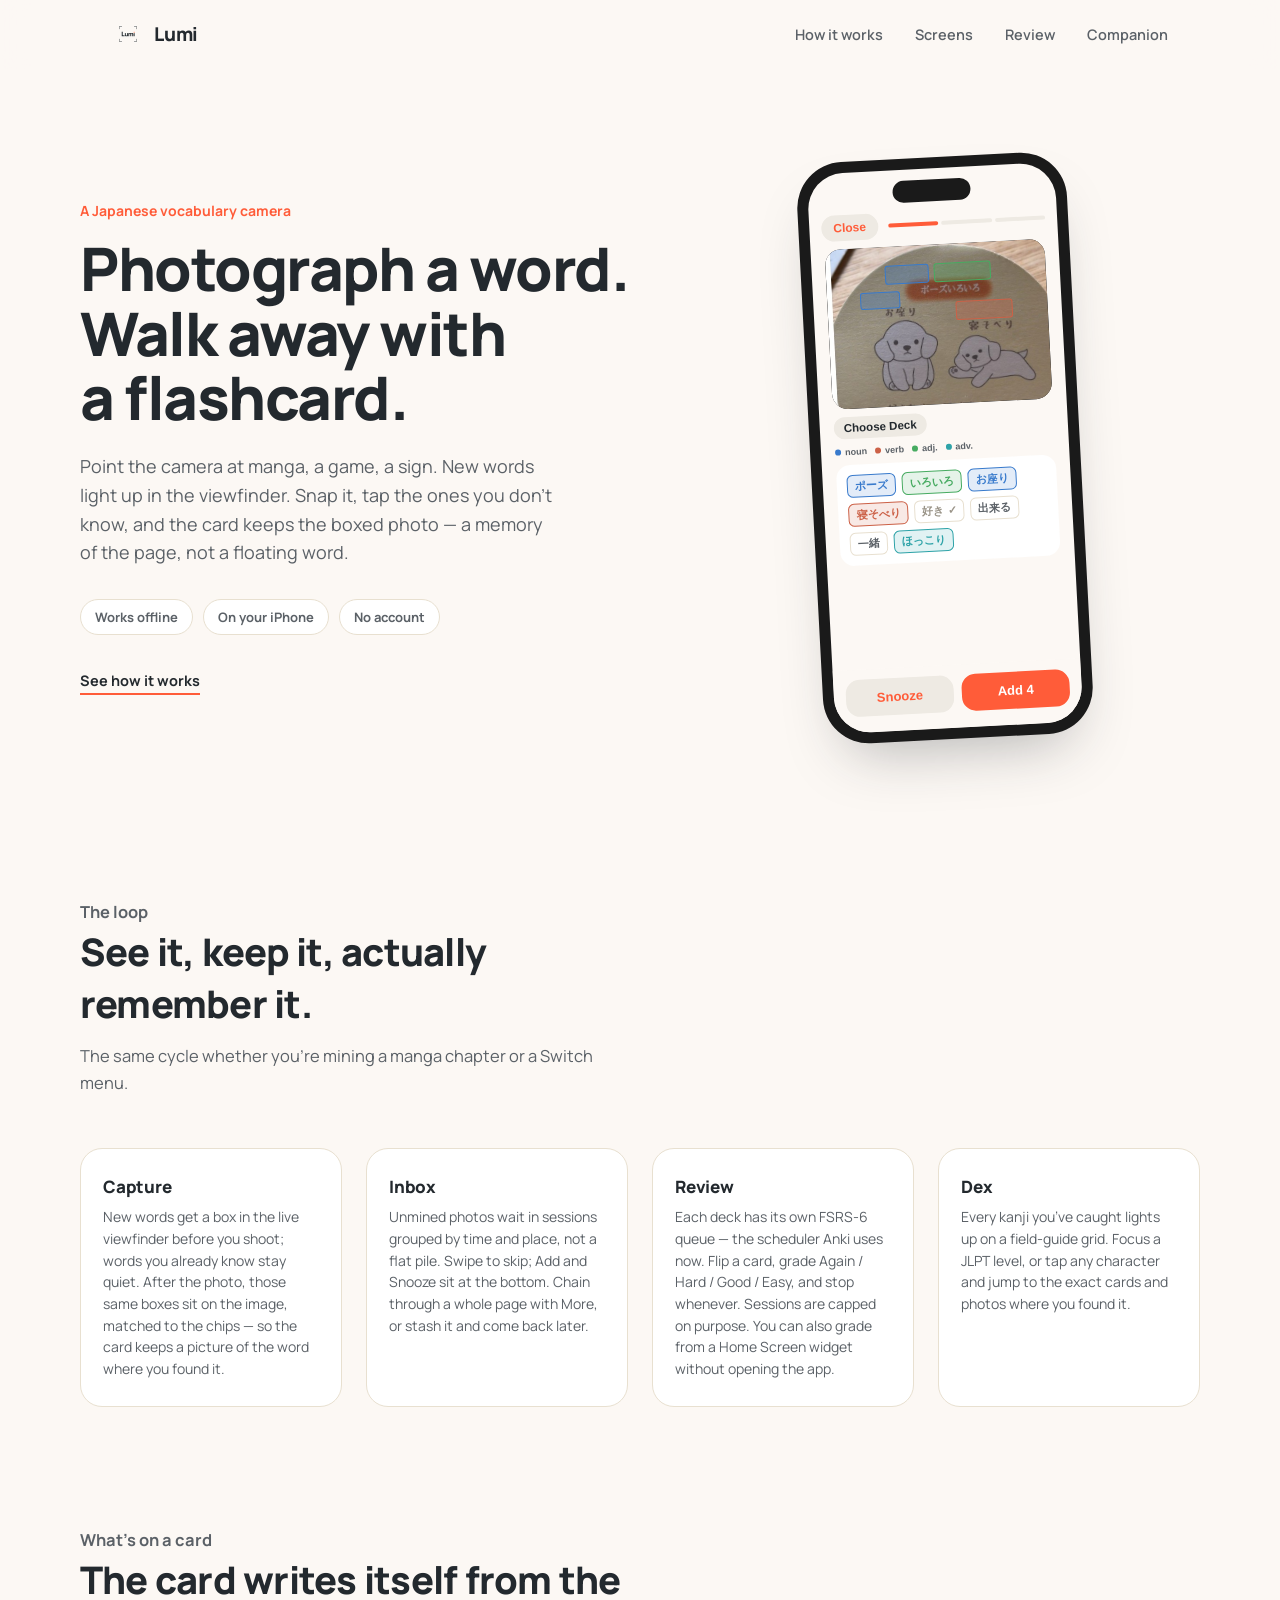
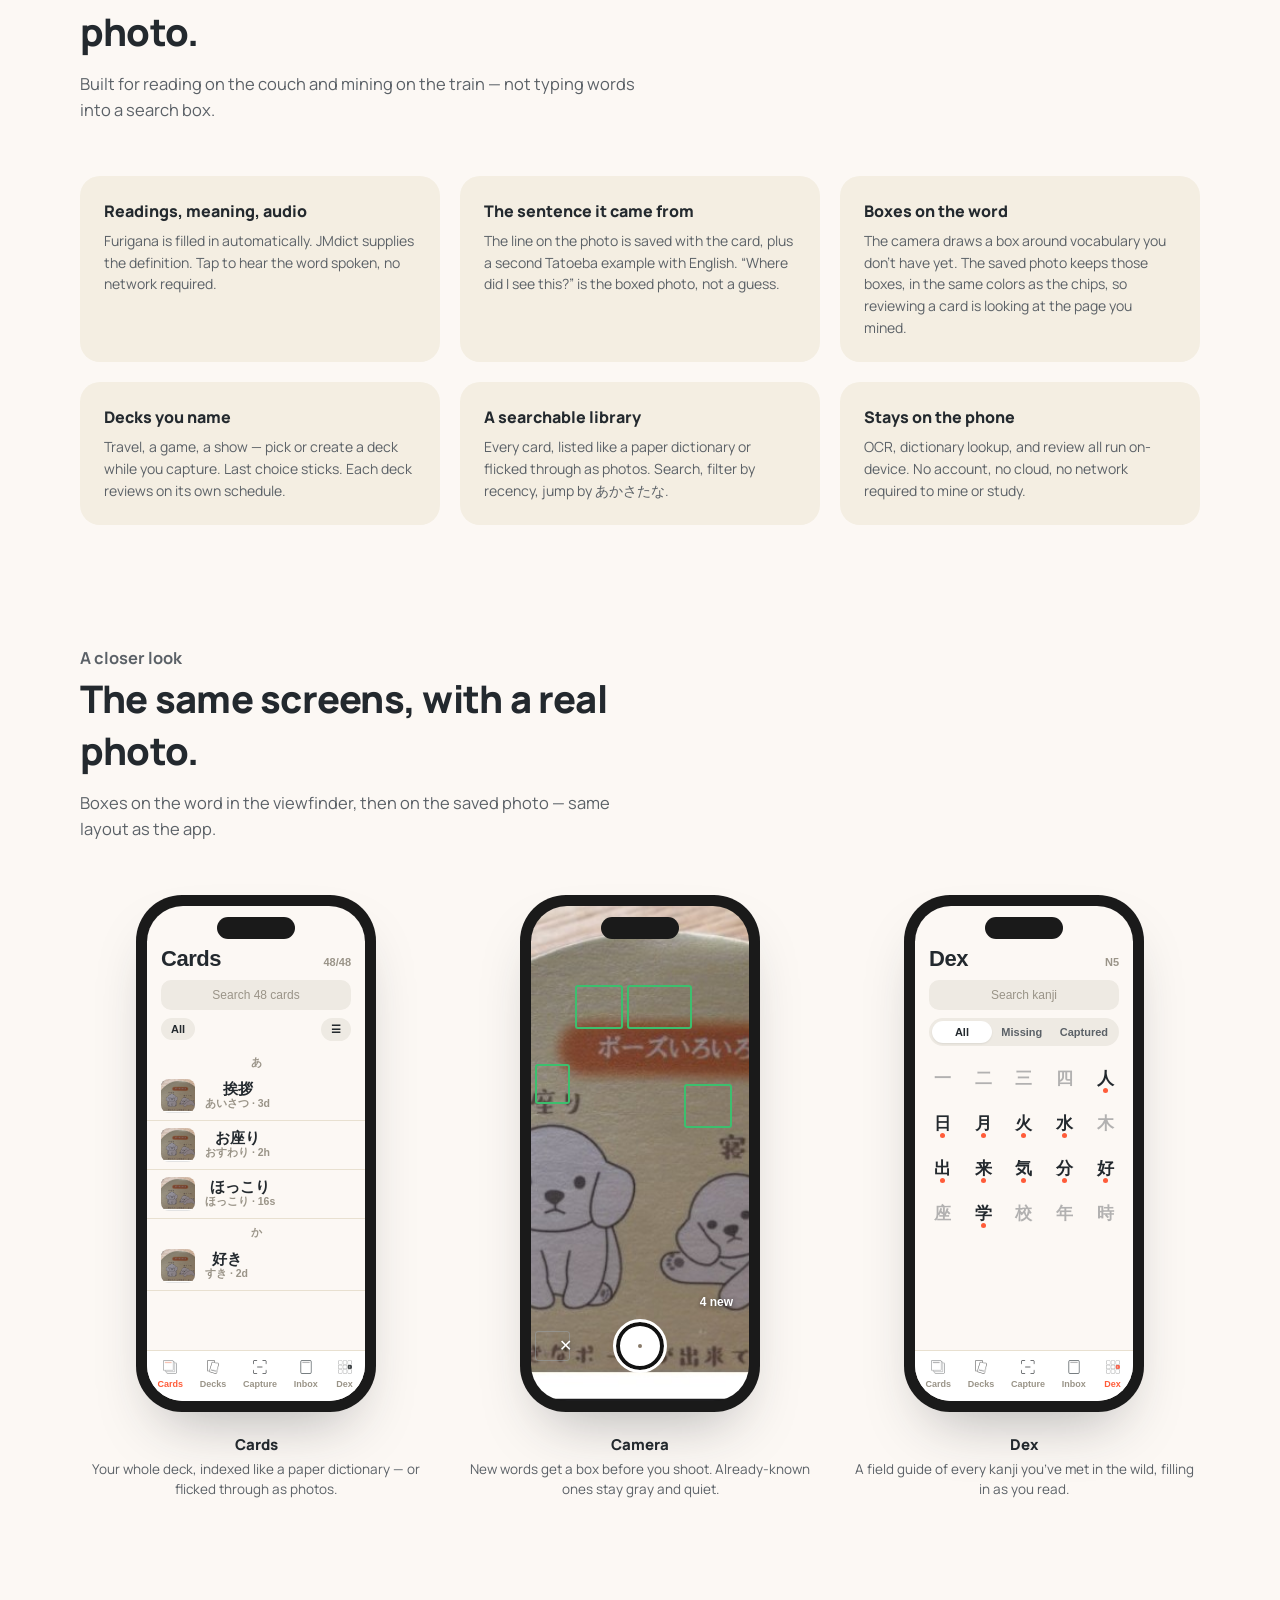
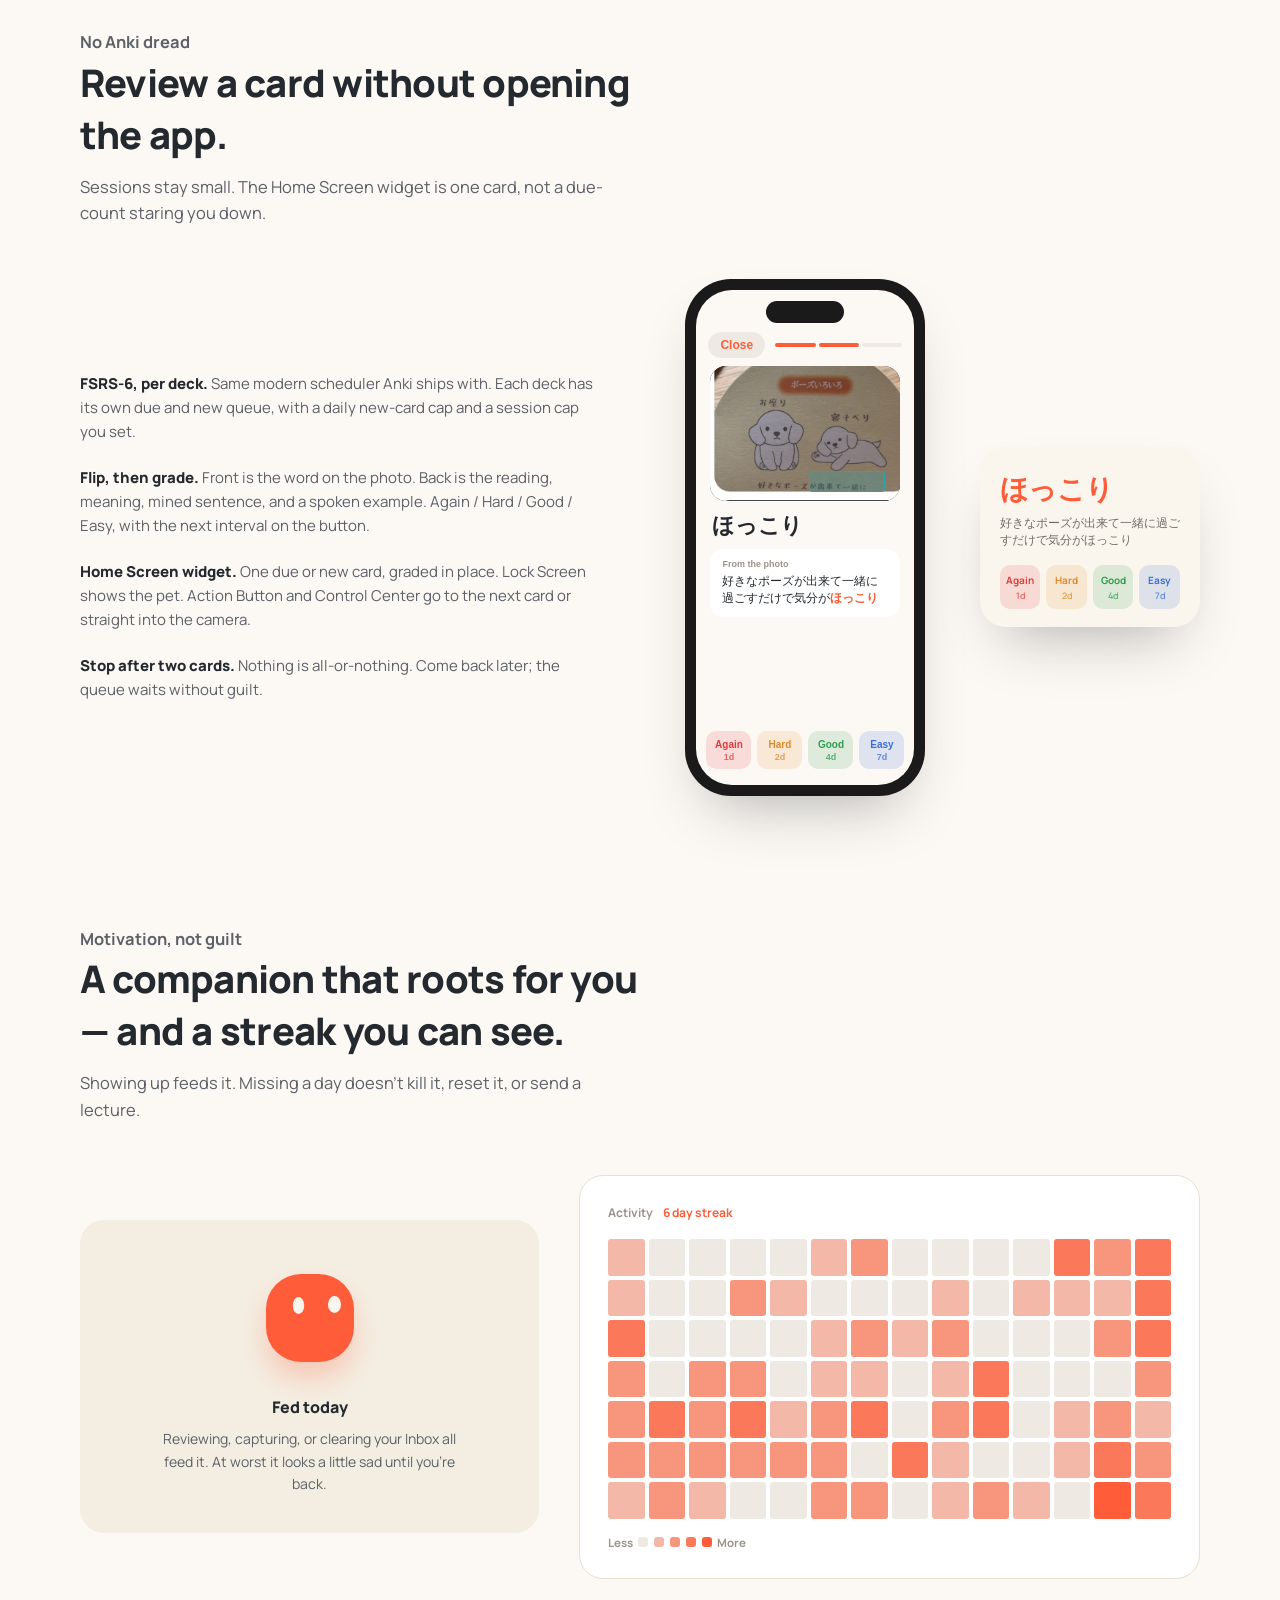
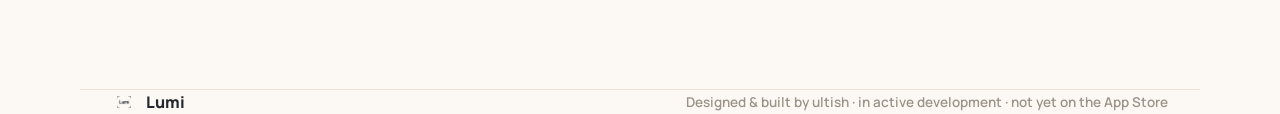
==== commit 868eb2b7: "Rebuild the showcase from the live app, with boxed words. Replace fake gradients with the real captu" ====
--- a/index.html
+++ b/index.html
@@ -4,7 +4,7 @@
 <meta charset="UTF-8">
 <meta name="viewport" content="width=device-width, initial-scale=1.0">
 <title>Lumi — a Japanese vocabulary camera</title>
-<meta name="description" content="Lumi turns any Japanese text you photograph — manga, games, signs, menus — into flashcards with readings, meanings, and example sentences, reviewed with FSRS‑6 scheduling right from a Home Screen widget. Native iOS, on-device OCR, offline dictionaries.">
+<meta name="description" content="Photograph Japanese — manga, games, signs, menus — and Lumi turns the words you don't know into flashcards. Readings, meanings, examples, and FSRS review, including from a Home Screen widget. Works offline.">
 
 <link rel="icon" type="image/png" href="assets/icon-light-64.png" media="(prefers-color-scheme: light)">
 <link rel="icon" type="image/png" href="assets/icon-dark-64.png" media="(prefers-color-scheme: dark)">
@@ -36,368 +36,389 @@
 
 <main id="top">
 
-  <!-- ============ HERO ============ -->
   <section class="hero wrap">
     <div class="hero__grid">
       <div>
-        <div class="eyebrow">A Japanese vocabulary camera</div>
-        <h1>Photograph a word.<br>Walk away with a flashcard.</h1>
+        <p class="kicker">A Japanese vocabulary camera</p>
+        <h1>Photograph a word.<br>Walk away with a&nbsp;flashcard.</h1>
         <p class="lede">
-          Lumi turns manga panels, game menus, street signs — anything with
-          Japanese text — into a personal vocabulary deck. Point your camera,
-          tap the words you don't know, and Lumi builds the flashcard for
-          you: reading, meaning, example sentence, and the exact photo it
-          came from.
+          Point the camera at manga, a game, a sign. New words light up in
+          the viewfinder. Snap it, tap the ones you don’t know, and the card
+          keeps the boxed photo — a memory of the page, not a floating word.
         </p>
         <div class="hero__badges">
-          <span class="badge">iOS · SwiftUI</span>
-          <span class="badge">On‑device OCR</span>
           <span class="badge">Works offline</span>
-        </div>
-        <a href="#how" class="scroll-cue">See how it works ↓</a>
+          <span class="badge">On your iPhone</span>
+          <span class="badge">No account</span>
+        </div>
+        <a href="#how" class="scroll-cue">See how it works</a>
       </div>
 
       <div class="hero__visual">
-        <div class="phone">
+        <div class="phone phone--item">
           <div class="phone__screen">
             <div class="phone__island"></div>
-            <div class="phone__topbar"><span>9:41</span><span>●●●</span></div>
-            <div class="phone__content">
-              <div class="screen-title" style="text-align:left;margin-top:6px;">Capture</div>
-              <div class="capture-photo">
-                <span class="chip noun">天気</span>
-                <span class="chip verb">いい</span>
-                <span class="chip adj">今日</span>
-                <span class="chip adv">は</span>
-              </div>
-              <div class="capture-legend">
+            <div class="item-top">
+              <span class="close-pill">Close</span>
+              <div class="progress" aria-hidden="true">
+                <i class="on"></i><i></i><i></i>
+              </div>
+            </div>
+            <div class="item-scroll">
+              <div class="shot">
+                <img src="assets/photo.jpg" alt="A photographed sticker of two cartoon dogs with Japanese pose labels">
+                <span class="obox noun" style="left:27%;top:12%;width:20%;height:12%"></span>
+                <span class="obox adj" style="left:49%;top:12%;width:26%;height:12%"></span>
+                <span class="obox noun" style="left:15%;top:28%;width:18%;height:11%"></span>
+                <span class="obox verb" style="left:58%;top:36%;width:26%;height:12%"></span>
+              </div>
+              <button class="deck-pill" type="button">Choose Deck</button>
+              <div class="legend">
                 <span><i class="dot noun"></i>noun</span>
                 <span><i class="dot verb"></i>verb</span>
                 <span><i class="dot adj"></i>adj.</span>
                 <span><i class="dot adv"></i>adv.</span>
               </div>
-              <div class="capture-addbtn">Add 4 &amp; Next Photo</div>
-            </div>
-            <div class="phone__tabbar">
-              <div class="tabitem">
-                <svg viewBox="0 0 24 24" fill="none" stroke="currentColor" stroke-width="2"><rect x="4" y="6" width="16" height="13" rx="2"/><path d="M9 6l1.5-2h3L15 6"/></svg>
-                Cards
-              </div>
-              <div class="tabitem active">
-                <svg viewBox="0 0 24 24" fill="none" stroke="currentColor" stroke-width="2"><rect x="3" y="7" width="18" height="13" rx="2"/><circle cx="12" cy="13.5" r="3.4"/><path d="M8 7l1.4-2.2h5.2L16 7"/></svg>
-                Capture
-              </div>
-              <div class="tabitem">
-                <svg viewBox="0 0 24 24" fill="none" stroke="currentColor" stroke-width="2"><rect x="4" y="4" width="12" height="16" rx="2"/><path d="M9 20h9a2 2 0 0 0 2-2V6"/></svg>
-                Library
-              </div>
-              <div class="tabitem">
-                <svg viewBox="0 0 24 24" fill="none" stroke="currentColor" stroke-width="2"><rect x="4" y="4" width="6" height="6"/><rect x="14" y="4" width="6" height="6"/><rect x="4" y="14" width="6" height="6"/><rect x="14" y="14" width="6" height="6"/></svg>
-                Dex
-              </div>
-            </div>
-          </div>
-        </div>
-      </div>
-    </div>
-  </section>
-
-  <!-- ============ HOW IT WORKS ============ -->
+              <div class="chipbox">
+                <span class="chip noun on">ポーズ</span>
+                <span class="chip adj on">いろいろ</span>
+                <span class="chip noun on">お座り</span>
+                <span class="chip verb on">寝そべり</span>
+                <span class="chip adj known">好き ✓</span>
+                <span class="chip verb">出来る</span>
+                <span class="chip noun">一緒</span>
+                <span class="chip adv on">ほっこり</span>
+              </div>
+            </div>
+            <div class="sticky">
+              <button class="btn ghost" type="button">Snooze</button>
+              <button class="btn coral" type="button">Add 4</button>
+            </div>
+          </div>
+        </div>
+      </div>
+    </div>
+  </section>
+
   <section class="loop wrap" id="how">
     <div class="section-head reveal">
-      <div class="eyebrow">The loop</div>
-      <h2>Four tabs. One habit: see it, capture it, know it.</h2>
-      <p>Lumi is built around a simple cycle — the same one whether you're
-      mining vocab from a manga chapter or a Switch RPG's menu text.</p>
+      <p class="kicker">The loop</p>
+      <h2>See it, keep it, actually remember it.</h2>
+      <p>The same cycle whether you’re mining a manga chapter or a Switch menu.</p>
     </div>
 
     <div class="steps">
       <div class="step reveal">
-        <span class="step__num">01</span>
-        <div class="step__icon">
-          <svg viewBox="0 0 24 24" fill="none" stroke="currentColor" stroke-width="2"><rect x="3" y="7" width="18" height="13" rx="2"/><circle cx="12" cy="13.5" r="3.4"/><path d="M8 7l1.4-2.2h5.2L16 7"/></svg>
-        </div>
         <h3>Capture</h3>
-        <p>Snap a photo of anything with Japanese text. On‑device OCR reads
-        it and MeCab splits it into real, deinflected words (食べた →
-        食べる) — shown as tappable chips colored by part of speech.
-        Chain straight through a whole page with "Next Photo," and every
-        capture is location‑tagged for later.</p>
-      </div>
-
+        <p>New words get a box in the live viewfinder before you shoot; words you already know stay quiet. After the photo, those same boxes sit on the image, matched to the chips — so the card keeps a picture of the word where you found it.</p>
+      </div>
       <div class="step reveal">
-        <span class="step__num">02</span>
-        <div class="step__icon">
-          <svg viewBox="0 0 24 24" fill="none" stroke="currentColor" stroke-width="2"><rect x="4" y="6" width="16" height="13" rx="2"/><path d="M9 6l1.5-2h3L15 6"/></svg>
-        </div>
-        <h3>Cards</h3>
-        <p>Tap the words you don't know. Each becomes a flashcard with an
-        auto‑generated reading, a JMdict definition, a Tatoeba example
-        sentence, and text‑to‑speech — filed into a deck of your choosing,
-        with the exact photo and sentence it was mined from.</p>
-      </div>
-
+        <h3>Inbox</h3>
+        <p>Unmined photos wait in sessions grouped by time and place, not a flat pile. Swipe to skip; Add and Snooze sit at the bottom. Chain through a whole page with More, or stash it and come back later.</p>
+      </div>
       <div class="step reveal">
-        <span class="step__num">03</span>
-        <div class="step__icon">
-          <svg viewBox="0 0 24 24" fill="none" stroke="currentColor" stroke-width="2"><rect x="4" y="4" width="6" height="6"/><rect x="14" y="4" width="6" height="6"/><rect x="4" y="14" width="6" height="6"/><rect x="14" y="14" width="6" height="6"/></svg>
-        </div>
+        <h3>Review</h3>
+        <p>Each deck has its own FSRS-6 queue — the scheduler Anki uses now. Flip a card, grade Again / Hard / Good / Easy, and stop whenever. Sessions are capped on purpose. You can also grade from a Home Screen widget without opening the app.</p>
+      </div>
+      <div class="step reveal">
         <h3>Dex</h3>
-        <p>Every kanji you've captured lights up on a field‑guide grid — a
-        Pokédex for the language you're actually reading. Focus the hunt on
-        a JLPT level, or jump straight from any kanji to the exact cards
-        and photos where you caught it.</p>
-      </div>
-
-      <div class="step reveal">
-        <span class="step__num">04</span>
-        <div class="step__icon">
-          <svg viewBox="0 0 24 24" fill="none" stroke="currentColor" stroke-width="2"><rect x="4" y="4" width="12" height="16" rx="2"/><path d="M9 20h9a2 2 0 0 0 2-2V6"/></svg>
-        </div>
-        <h3>Library</h3>
-        <p>Photos you haven't mined yet wait in your Inbox, bundled into
-        sessions by time and place. Swipe through at your own pace — commit
-        a page's words, or snooze it for later.</p>
-      </div>
-    </div>
-  </section>
-
-  <!-- ============ FEATURES ============ -->
+        <p>Every kanji you’ve caught lights up on a field-guide grid. Focus a JLPT level, or tap any character and jump to the exact cards and photos where you found it.</p>
+      </div>
+    </div>
+  </section>
+
   <section class="features wrap" id="features">
     <div class="section-head reveal">
-      <div class="eyebrow">Under the hood</div>
-      <h2>Small, deliberate details for real mining sessions.</h2>
-      <p>Built for reading manga on the couch and games on the go — not for
-      typing words into a search box.</p>
+      <p class="kicker">What’s on a card</p>
+      <h2>The card writes itself from the photo.</h2>
+      <p>Built for reading on the couch and mining on the train — not typing words into a search box.</p>
     </div>
 
     <div class="feature-grid">
       <div class="feature reveal">
-        <div class="feature__icon"><svg viewBox="0 0 24 24" fill="none" stroke="currentColor" stroke-width="1.8"><rect x="3" y="7" width="18" height="13" rx="2"/><circle cx="12" cy="13.5" r="3.4"/></svg></div>
-        <h3>On‑device OCR &amp; tokenization</h3>
-        <p>VisionKit reads vertical and horizontal Japanese reliably; MeCab
-        segments and deinflects (食べた → 食べる) so cards store dictionary
-        forms, not conjugated fragments.</p>
-      </div>
-      <div class="feature reveal">
-        <div class="feature__icon"><svg viewBox="0 0 24 24" fill="none" stroke="currentColor" stroke-width="1.8"><path d="M2 4h6a4 4 0 0 1 4 4v13a3 3 0 0 0-3-3H2z"/><path d="M22 4h-6a4 4 0 0 0-4 4v13a3 3 0 0 1 3-3h7z"/></svg></div>
-        <h3>Bundled dictionaries &amp; audio</h3>
-        <p>JMdict definitions and Tatoeba example sentences ship inside the
-        app, with text‑to‑speech playback — instantly, no network round
-        trip required.</p>
-      </div>
-      <div class="feature reveal">
-        <div class="feature__icon"><svg viewBox="0 0 24 24" fill="none" stroke="currentColor" stroke-width="1.8"><path d="M10 13a5 5 0 0 0 7.07 0l1.93-1.93a5 5 0 0 0-7.07-7.07L10.5 5.5"/><path d="M14 11a5 5 0 0 0-7.07 0L5 12.93a5 5 0 0 0 7.07 7.07L13.5 18.5"/></svg></div>
-        <h3>Source‑linked cards</h3>
-        <p>Every card remembers the sentence it was clipped from and the
-        photo behind it — so "where did I even see this word" is never a
-        question.</p>
-      </div>
-      <div class="feature reveal">
-        <div class="feature__icon"><svg viewBox="0 0 24 24" fill="none" stroke="currentColor" stroke-width="1.8"><rect x="3" y="4" width="7" height="16" rx="1.5"/><rect x="14" y="4" width="7" height="9" rx="1.5"/></svg></div>
-        <h3>Custom decks</h3>
-        <p>Travel words, a specific game, a show you're watching — pick or
-        create a deck right from the capture flow, with your last choice
-        remembered.</p>
-      </div>
-      <div class="feature reveal">
-        <div class="feature__icon"><svg viewBox="0 0 24 24" fill="none" stroke="currentColor" stroke-width="1.8"><path d="M12 21s7-6.1 7-11.5A7 7 0 0 0 5 9.5C5 14.9 12 21 12 21z"/><circle cx="12" cy="9.5" r="2.3"/></svg></div>
-        <h3>Sessions by time &amp; place</h3>
-        <p>Captures cluster automatically into sessions — "today," "the
-        café," "that manga volume" — browsable later on a map of everywhere
-        you've mined.</p>
-      </div>
-      <div class="feature reveal">
-        <div class="feature__icon"><svg viewBox="0 0 24 24" fill="none" stroke="currentColor" stroke-width="1.8"><path d="M12 3l7 3.5v5.2c0 4.8-3 8.7-7 9.8-4-1.1-7-5-7-9.8V6.5z"/></svg></div>
-        <h3>Privacy by default</h3>
-        <p>Capture, dictionary lookup, and review all run entirely
-        on‑device — no account, no cloud dependency. Your library stays on
-        your phone.</p>
-      </div>
-    </div>
-  </section>
-
-  <!-- ============ SCREENS ============ -->
+        <h3>Readings, meaning, audio</h3>
+        <p>Furigana is filled in automatically. JMdict supplies the definition. Tap to hear the word spoken, no network required.</p>
+      </div>
+      <div class="feature reveal">
+        <h3>The sentence it came from</h3>
+        <p>The line on the photo is saved with the card, plus a second Tatoeba example with English. “Where did I see this?” is the boxed photo, not a guess.</p>
+      </div>
+      <div class="feature reveal">
+        <h3>Boxes on the word</h3>
+        <p>The camera draws a box around vocabulary you don’t have yet. The saved photo keeps those boxes, in the same colors as the chips, so reviewing a card is looking at the page you mined.</p>
+      </div>
+      <div class="feature reveal">
+        <h3>Decks you name</h3>
+        <p>Travel, a game, a show — pick or create a deck while you capture. Last choice sticks. Each deck reviews on its own schedule.</p>
+      </div>
+      <div class="feature reveal">
+        <h3>A searchable library</h3>
+        <p>Every card, listed like a paper dictionary or flicked through as photos. Search, filter by recency, jump by あかさたな.</p>
+      </div>
+      <div class="feature reveal">
+        <h3>Stays on the phone</h3>
+        <p>OCR, dictionary lookup, and review all run on-device. No account, no cloud, no network required to mine or study.</p>
+      </div>
+    </div>
+  </section>
+
   <section class="screens wrap" id="screens">
     <div class="section-head reveal">
-      <div class="eyebrow">A closer look</div>
-      <h2>Three screens, one habit.</h2>
-      <p>Recreated here at 1:1 with the app's actual layout and color
-      system.</p>
+      <p class="kicker">A closer look</p>
+      <h2>The same screens, with a real photo.</h2>
+      <p>Boxes on the word in the viewfinder, then on the saved photo — same layout as the app.</p>
     </div>
 
     <div class="screen-row">
 
       <div class="screen-card reveal">
-        <div class="phone">
+        <div class="phone phone--tab">
           <div class="phone__screen">
             <div class="phone__island"></div>
-            <div class="phone__topbar"><span>9:41</span><span>●●●</span></div>
-            <div class="phone__content">
-              <div class="screen-title">Cards</div>
-              <div class="screen-sub">6,000 mined · alphabetized by reading</div>
-              <div class="kana-head">あ</div>
-              <div class="cardrow">
-                <div class="cardrow__thumb"></div>
-                <div><div class="cardrow__word">挨拶</div><div class="cardrow__reading">あいさつ · 3d ago</div></div>
-              </div>
-              <div class="cardrow">
-                <div class="cardrow__thumb"></div>
-                <div><div class="cardrow__word">青い</div><div class="cardrow__reading">あおい · 2d ago</div></div>
-              </div>
-              <div class="cardrow">
-                <div class="cardrow__thumb"></div>
-                <div><div class="cardrow__word">明日</div><div class="cardrow__reading">あした · 2d ago</div></div>
-              </div>
-              <div class="kana-head">か</div>
-              <div class="cardrow">
-                <div class="cardrow__thumb"></div>
-                <div><div class="cardrow__word">開ける</div><div class="cardrow__reading">あける · 4d ago</div></div>
-              </div>
-            </div>
-            <div class="phone__tabbar">
+            <div class="tab-body">
+              <div class="tab-head">
+                <div class="title-row">
+                  <h4>Cards</h4>
+                  <span class="count">48/48</span>
+                </div>
+                <div class="search">Search 48 cards</div>
+                <div class="pills-row">
+                  <span class="menu-pill">All</span>
+                  <span class="icon-pill">☰</span>
+                </div>
+              </div>
+              <div class="kana">あ</div>
+              <div class="row">
+                <img class="thumb" src="assets/photo.jpg" alt="">
+                <div>
+                  <div class="word">挨拶</div>
+                  <div class="meta">あいさつ · 3d</div>
+                </div>
+              </div>
+              <div class="row">
+                <img class="thumb" src="assets/photo.jpg" alt="">
+                <div>
+                  <div class="word">お座り</div>
+                  <div class="meta">おすわり · 2h</div>
+                </div>
+              </div>
+              <div class="row">
+                <img class="thumb" src="assets/photo.jpg" alt="">
+                <div>
+                  <div class="word">ほっこり</div>
+                  <div class="meta">ほっこり · 16s</div>
+                </div>
+              </div>
+              <div class="kana">か</div>
+              <div class="row">
+                <img class="thumb" src="assets/photo.jpg" alt="">
+                <div>
+                  <div class="word">好き</div>
+                  <div class="meta">すき · 2d</div>
+                </div>
+              </div>
+            </div>
+            <nav class="tabbar" aria-label="Tabs">
               <div class="tabitem active">
-                <svg viewBox="0 0 24 24" fill="none" stroke="currentColor" stroke-width="2"><rect x="4" y="6" width="16" height="13" rx="2"/><path d="M9 6l1.5-2h3L15 6"/></svg>
+                <img class="i-light" src="assets/tabs/cards-on.png" alt=""><img class="i-dark" src="assets/tabs/cards-on-dark.png" alt="">
                 Cards
               </div>
-              <div class="tabitem"><svg viewBox="0 0 24 24" fill="none" stroke="currentColor" stroke-width="2"><rect x="3" y="7" width="18" height="13" rx="2"/><circle cx="12" cy="13.5" r="3.4"/></svg>Capture</div>
-              <div class="tabitem"><svg viewBox="0 0 24 24" fill="none" stroke="currentColor" stroke-width="2"><rect x="4" y="4" width="12" height="16" rx="2"/><path d="M9 20h9a2 2 0 0 0 2-2V6"/></svg>Library</div>
-              <div class="tabitem"><svg viewBox="0 0 24 24" fill="none" stroke="currentColor" stroke-width="2"><rect x="4" y="4" width="6" height="6"/><rect x="14" y="4" width="6" height="6"/><rect x="4" y="14" width="6" height="6"/><rect x="14" y="14" width="6" height="6"/></svg>Dex</div>
-            </div>
+              <div class="tabitem">
+                <img class="i-light" src="assets/tabs/decks.png" alt=""><img class="i-dark" src="assets/tabs/decks-dark.png" alt="">
+                Decks
+              </div>
+              <div class="tabitem">
+                <img class="i-light" src="assets/tabs/capture.png" alt=""><img class="i-dark" src="assets/tabs/capture-dark.png" alt="">
+                Capture
+              </div>
+              <div class="tabitem">
+                <img class="i-light" src="assets/tabs/inbox.png" alt=""><img class="i-dark" src="assets/tabs/inbox-dark.png" alt="">
+                Inbox
+              </div>
+              <div class="tabitem">
+                <img class="i-light" src="assets/tabs/dex.png" alt=""><img class="i-dark" src="assets/tabs/dex-dark.png" alt="">
+                Dex
+              </div>
+            </nav>
           </div>
         </div>
         <div class="screen-card__label">Cards</div>
-        <div class="screen-card__desc">Search, browse, and review the whole deck — kana‑indexed, just like a paper dictionary.</div>
+        <div class="screen-card__desc">Your whole deck, indexed like a paper dictionary — or flicked through as photos.</div>
       </div>
 
       <div class="screen-card reveal">
-        <div class="phone">
+        <div class="phone phone--camera">
+          <div class="phone__screen phone__screen--finder">
+            <div class="phone__island"></div>
+            <img class="finder-photo" src="assets/photo.jpg" alt="">
+            <span class="obox live-new" style="left:20%;top:16%;width:22%;height:9%"></span>
+            <span class="obox live-new" style="left:44%;top:16%;width:30%;height:9%"></span>
+            <span class="obox live-new" style="left:2%;top:32%;width:16%;height:8%"></span>
+            <span class="obox live-new" style="left:70%;top:36%;width:22%;height:9%"></span>
+            <span class="obox live-known" style="left:2%;top:86%;width:16%;height:6%"></span>
+            <div class="finder-hud">
+              <span class="new-count">4 new</span>
+              <div class="shutter-row">
+                <span class="finder-x">✕</span>
+                <span class="shutter"></span>
+                <span class="shutter-spacer"></span>
+              </div>
+            </div>
+          </div>
+        </div>
+        <div class="screen-card__label">Camera</div>
+        <div class="screen-card__desc">New words get a box before you shoot. Already-known ones stay gray and quiet.</div>
+      </div>
+
+      <div class="screen-card reveal">
+        <div class="phone phone--tab">
           <div class="phone__screen">
             <div class="phone__island"></div>
-            <div class="phone__topbar"><span>9:41</span><span>●●●</span></div>
-            <div class="phone__content">
-              <div class="screen-title">Dex</div>
-              <div class="screen-sub">1,204 of 2,136 kanji captured</div>
+            <div class="tab-body">
+              <div class="tab-head">
+                <div class="title-row">
+                  <h4>Dex</h4>
+                  <span class="count">N5</span>
+                </div>
+                <div class="search">Search kanji</div>
+                <div class="seg">
+                  <span class="on">All</span>
+                  <span>Missing</span>
+                  <span>Captured</span>
+                </div>
+              </div>
               <div class="dexgrid">
-                <div class="dexcell faint">一</div><div class="dexcell faint">二</div><div class="dexcell faint">三</div><div class="dexcell got">四</div><div class="dexcell got">人</div>
-                <div class="dexcell got">日</div><div class="dexcell got">月</div><div class="dexcell got">火</div><div class="dexcell got">水</div><div class="dexcell faint">木</div>
-                <div class="dexcell got">出</div><div class="dexcell got">来</div><div class="dexcell got">気</div><div class="dexcell faint">分</div><div class="dexcell faint">好</div>
-                <div class="dexcell faint">座</div><div class="dexcell got">学</div><div class="dexcell faint">校</div><div class="dexcell faint">年</div><div class="dexcell faint">時</div>
-              </div>
-            </div>
-            <div class="phone__tabbar">
-              <div class="tabitem"><svg viewBox="0 0 24 24" fill="none" stroke="currentColor" stroke-width="2"><rect x="4" y="6" width="16" height="13" rx="2"/><path d="M9 6l1.5-2h3L15 6"/></svg>Cards</div>
-              <div class="tabitem"><svg viewBox="0 0 24 24" fill="none" stroke="currentColor" stroke-width="2"><rect x="3" y="7" width="18" height="13" rx="2"/><circle cx="12" cy="13.5" r="3.4"/></svg>Capture</div>
-              <div class="tabitem"><svg viewBox="0 0 24 24" fill="none" stroke="currentColor" stroke-width="2"><rect x="4" y="4" width="12" height="16" rx="2"/><path d="M9 20h9a2 2 0 0 0 2-2V6"/></svg>Library</div>
-              <div class="tabitem active"><svg viewBox="0 0 24 24" fill="none" stroke="currentColor" stroke-width="2"><rect x="4" y="4" width="6" height="6"/><rect x="14" y="4" width="6" height="6"/><rect x="4" y="14" width="6" height="6"/><rect x="14" y="14" width="6" height="6"/></svg>Dex</div>
-            </div>
+                <div class="dex faint">一</div>
+                <div class="dex faint">二</div>
+                <div class="dex faint">三</div>
+                <div class="dex faint">四</div>
+                <div class="dex got">人</div>
+                <div class="dex got">日</div>
+                <div class="dex got">月</div>
+                <div class="dex got">火</div>
+                <div class="dex got">水</div>
+                <div class="dex faint">木</div>
+                <div class="dex got">出</div>
+                <div class="dex got">来</div>
+                <div class="dex got">気</div>
+                <div class="dex got">分</div>
+                <div class="dex got">好</div>
+                <div class="dex faint">座</div>
+                <div class="dex got">学</div>
+                <div class="dex faint">校</div>
+                <div class="dex faint">年</div>
+                <div class="dex faint">時</div>
+              </div>
+            </div>
+            <nav class="tabbar">
+              <div class="tabitem">
+                <img class="i-light" src="assets/tabs/cards.png" alt=""><img class="i-dark" src="assets/tabs/cards-dark.png" alt="">
+                Cards
+              </div>
+              <div class="tabitem">
+                <img class="i-light" src="assets/tabs/decks.png" alt=""><img class="i-dark" src="assets/tabs/decks-dark.png" alt="">
+                Decks
+              </div>
+              <div class="tabitem">
+                <img class="i-light" src="assets/tabs/capture.png" alt=""><img class="i-dark" src="assets/tabs/capture-dark.png" alt="">
+                Capture
+              </div>
+              <div class="tabitem">
+                <img class="i-light" src="assets/tabs/inbox.png" alt=""><img class="i-dark" src="assets/tabs/inbox-dark.png" alt="">
+                Inbox
+              </div>
+              <div class="tabitem active">
+                <img class="i-light" src="assets/tabs/dex-on.png" alt=""><img class="i-dark" src="assets/tabs/dex-on-dark.png" alt="">
+                Dex
+              </div>
+            </nav>
           </div>
         </div>
         <div class="screen-card__label">Dex</div>
-        <div class="screen-card__desc">A field guide of every kanji you've met in the wild, filling in as you read.</div>
-      </div>
-
-      <div class="screen-card reveal">
-        <div class="phone">
+        <div class="screen-card__desc">A field guide of every kanji you’ve met in the wild, filling in as you read.</div>
+      </div>
+
+    </div>
+  </section>
+
+  <section class="dread wrap" id="review">
+    <div class="section-head reveal">
+      <p class="kicker">No Anki dread</p>
+      <h2>Review a card without opening the app.</h2>
+      <p>Sessions stay small. The Home Screen widget is one card, not a due-count staring you down.</p>
+    </div>
+
+    <div class="dread__grid">
+      <ul class="dread__list reveal">
+        <li><strong>FSRS-6, per deck.</strong> Same modern scheduler Anki ships with. Each deck has its own due and new queue, with a daily new-card cap and a session cap you set.</li>
+        <li><strong>Flip, then grade.</strong> Front is the word on the photo. Back is the reading, meaning, mined sentence, and a spoken example. Again / Hard / Good / Easy, with the next interval on the button.</li>
+        <li><strong>Home Screen widget.</strong> One due or new card, graded in place. Lock Screen shows the pet. Action Button and Control Center go to the next card or straight into the camera.</li>
+        <li><strong>Stop after two cards.</strong> Nothing is all-or-nothing. Come back later; the queue waits without guilt.</li>
+      </ul>
+
+      <div class="review-visuals reveal">
+        <div class="phone phone--item phone--sm">
           <div class="phone__screen">
             <div class="phone__island"></div>
-            <div class="phone__topbar"><span>9:41</span><span>●●●</span></div>
-            <div class="phone__content">
-              <div class="screen-title">Capture</div>
-              <div class="screen-sub">Chip mode · 4 new words found</div>
-              <div class="capture-photo" style="height:190px;">
-                <span class="chip noun">天気</span>
-                <span class="chip verb">いい</span>
-                <span class="chip adj">今日</span>
-                <span class="chip adv">は</span>
-              </div>
-              <div class="capture-legend">
-                <span><i class="dot noun"></i>noun</span>
-                <span><i class="dot verb"></i>verb</span>
-                <span><i class="dot adj"></i>adj.</span>
-                <span><i class="dot adv"></i>adv.</span>
-              </div>
-              <div class="capture-addbtn">Add 4 &amp; Next Photo</div>
-            </div>
-            <div class="phone__tabbar">
-              <div class="tabitem"><svg viewBox="0 0 24 24" fill="none" stroke="currentColor" stroke-width="2"><rect x="4" y="6" width="16" height="13" rx="2"/><path d="M9 6l1.5-2h3L15 6"/></svg>Cards</div>
-              <div class="tabitem active"><svg viewBox="0 0 24 24" fill="none" stroke="currentColor" stroke-width="2"><rect x="3" y="7" width="18" height="13" rx="2"/><circle cx="12" cy="13.5" r="3.4"/></svg>Capture</div>
-              <div class="tabitem"><svg viewBox="0 0 24 24" fill="none" stroke="currentColor" stroke-width="2"><rect x="4" y="4" width="12" height="16" rx="2"/><path d="M9 20h9a2 2 0 0 0 2-2V6"/></svg>Library</div>
-              <div class="tabitem"><svg viewBox="0 0 24 24" fill="none" stroke="currentColor" stroke-width="2"><rect x="4" y="4" width="6" height="6"/><rect x="14" y="4" width="6" height="6"/><rect x="4" y="14" width="6" height="6"/><rect x="14" y="14" width="6" height="6"/></svg>Dex</div>
-            </div>
-          </div>
-        </div>
-        <div class="screen-card__label">Capture</div>
-        <div class="screen-card__desc">Tap the words you don't know. Everything else stays locked and out of the way.</div>
-      </div>
-
-    </div>
-  </section>
-
-  <!-- ============ NO DREAD / REVIEW ============ -->
-  <section class="dread wrap" id="review">
-    <div class="section-head reveal">
-      <div class="eyebrow">No Anki dread</div>
-      <h2>Review a card without ever opening the app.</h2>
-      <p>Lumi is built to avoid the giant scary due‑count that makes most
-      spaced‑repetition apps easy to abandon.</p>
-    </div>
-
-    <div class="dread__grid">
-      <ul class="dread__list reveal">
-        <li><strong>FSRS‑6 scheduling</strong> — the same modern algorithm behind Anki's current default scheduler, not the older SM‑2 math most flashcard apps still ship. Each deck runs its own independent due/new queue.</li>
-        <li><strong>Bounded, resumable sessions</strong> — configurable daily new‑card limits and review caps, so a session never turns into an unbounded slog. Stop after two cards, no guilt.</li>
-        <li><strong>Home Screen &amp; Lock Screen widgets</strong> — a single due or new card with quick grading buttons, reviewed without even opening the app.</li>
-        <li><strong>Action Button &amp; Control Center</strong> — one press into your next card, or a straight line into the camera.</li>
-      </ul>
-
-      <div class="widget-mock reveal">
-        <div class="widget-mock__head">
-          <img class="logo-light" src="assets/icon-light-64.png" alt="">
-          <img class="logo-dark" src="assets/icon-dark-64.png" alt="">
-          Lumi · 24 due today
-        </div>
-        <div class="widget-mock__word">眠い</div>
-        <div class="widget-mock__reading">ねむい</div>
-        <div class="widget-mock__meaning">adj. — sleepy, drowsy</div>
-        <div class="widget-mock__grades">
-          <div class="grade again">Again<small>10m</small></div>
-          <div class="grade hard">Hard<small>1d</small></div>
-          <div class="grade good">Good<small>3d</small></div>
-          <div class="grade easy">Easy<small>7d</small></div>
-        </div>
-      </div>
-    </div>
-  </section>
-
-  <!-- ============ COMPANION ============ -->
+            <div class="item-top">
+              <span class="close-pill">Close</span>
+              <div class="progress"><i class="on"></i><i class="on"></i><i></i></div>
+            </div>
+            <div class="item-scroll">
+              <div class="shot shot--caption">
+                <img src="assets/photo.jpg" alt="">
+                <span class="obox adv" style="left:52%;top:78%;width:40%;height:16%"></span>
+              </div>
+              <div class="review-word">ほっこり</div>
+              <div class="itembox">
+                <div class="box-label">From the photo</div>
+                <p>好きなポーズが出来て一緒に過ごすだけで気分が<span class="hi">ほっこり</span></p>
+              </div>
+            </div>
+            <div class="grades">
+              <button type="button" class="g again">Again<small>1d</small></button>
+              <button type="button" class="g hard">Hard<small>2d</small></button>
+              <button type="button" class="g good">Good<small>4d</small></button>
+              <button type="button" class="g easy">Easy<small>7d</small></button>
+            </div>
+          </div>
+        </div>
+
+        <div class="widget-mock">
+          <div class="widget-mock__word">ほっこり</div>
+          <div class="widget-mock__sentence">好きなポーズが出来て一緒に過ごすだけで気分がほっこり</div>
+          <div class="widget-mock__grades">
+            <div class="g again">Again<small>1d</small></div>
+            <div class="g hard">Hard<small>2d</small></div>
+            <div class="g good">Good<small>4d</small></div>
+            <div class="g easy">Easy<small>7d</small></div>
+          </div>
+        </div>
+      </div>
+    </div>
+  </section>
+
   <section class="companion wrap" id="companion">
     <div class="section-head reveal">
-      <div class="eyebrow">Motivation, not guilt</div>
+      <p class="kicker">Motivation, not guilt</p>
       <h2>A companion that roots for you — and a streak you can see.</h2>
-      <p>Progress that rewards showing up, without punishing a missed day.</p>
+      <p>Showing up feeds it. Missing a day doesn’t kill it, reset it, or send a lecture.</p>
     </div>
 
     <div class="companion__grid">
       <div class="pet-card reveal">
-        <svg class="pet-blob" viewBox="0 0 120 120" width="120" height="120" aria-hidden="true">
-          <defs>
-            <linearGradient id="petGradient" x1="0" y1="0" x2="1" y2="1">
-              <stop offset="0" stop-color="var(--orange)"/>
-              <stop offset="1" stop-color="#ffb08f"/>
-            </linearGradient>
-          </defs>
-          <path d="M60 8c28 0 46 20 46 46 0 30-18 58-46 58S14 84 14 54C14 28 32 8 60 8Z" fill="url(#petGradient)"/>
-          <circle cx="46" cy="56" r="5" fill="#23292e"/>
-          <circle cx="76" cy="56" r="5" fill="#23292e"/>
-          <path d="M50 72q10 8 20 0" stroke="#23292e" stroke-width="3" fill="none" stroke-linecap="round"/>
-        </svg>
-        <div class="pet-card__mood">Feeling great — 6 day streak</div>
-        <div class="pet-card__desc">Reviewing, capturing, or clearing your Inbox all feed it. It never dies and never resets from neglect — at worst it looks a little sad until you're back.</div>
+        <div class="mascot" aria-hidden="true">
+          <div class="mascot__body">
+            <span class="mascot__eye mascot__eye--l"></span>
+            <span class="mascot__eye mascot__eye--r"></span>
+          </div>
+        </div>
+        <div class="pet-card__mood">Fed today</div>
+        <div class="pet-card__desc">Reviewing, capturing, or clearing your Inbox all feed it. At worst it looks a little sad until you’re back.</div>
       </div>
 
       <div class="heatmap-card reveal">
-        <div class="heatmap-card__label">Mining &amp; review activity</div>
+        <div class="heatmap-card__label">Activity <span>6 day streak</span></div>
         <div class="heatmap" id="heatmap"></div>
         <div class="heatmap-card__legend">
           Less
@@ -405,24 +426,6 @@
           More
         </div>
       </div>
-    </div>
-  </section>
-
-  <!-- ============ CRAFT ============ -->
-  <section class="craft">
-    <div class="wrap reveal">
-      <div class="eyebrow">Native, on‑device, offline‑first</div>
-      <h2>Built as a proper native app — not a wrapper around a web view or a cloud API.</h2>
-      <p>Lumi replaced a clumsy iOS Shortcut (camera → OCR → clipboard →
-      paste into a browser) with a real SwiftUI app. Every mining session
-      runs entirely on‑device: no photo, sentence, or word ever needs to
-      leave the phone to become a flashcard.</p>
-      <dl class="craft-stats">
-        <div class="craft-stat"><dt>Framework</dt><dd>SwiftUI + SwiftData</dd></div>
-        <div class="craft-stat"><dt>OCR engine</dt><dd>VisionKit ImageAnalyzer</dd></div>
-        <div class="craft-stat"><dt>Tokenizer</dt><dd>MeCab (IPADic)</dd></div>
-        <div class="craft-stat"><dt>Dictionaries</dt><dd>JMdict + Tatoeba, bundled</dd></div>
-      </dl>
     </div>
   </section>
 
--- a/styles.css
+++ b/styles.css
@@ -1,5 +1,4 @@
-/* Lumi — showcase site
-   Palette pulled directly from the app icon + AccentColor asset. */
+/* Lumi — showcase. Palette from the app icon + ZukanTheme.coral. */
 
 :root {
   --cream: #fcf8f4;
@@ -11,9 +10,15 @@
   --orange: #ff5c39;
   --orange-soft: #ffe4d8;
   --line: #e8e0d0;
+  --fill: #eeeae3;
   --shadow: 0 30px 60px -25px rgba(35, 41, 46, 0.35);
-  --radius-lg: 28px;
+  --noun: #387acc;
+  --verb: #cc6147;
+  --adj: #47ab61;
+  --adv: #2ea3a8;
+  --prefix: #8c61d1;
   --font: "Manrope", -apple-system, BlinkMacSystemFont, "Segoe UI", sans-serif;
+  --ui: -apple-system, BlinkMacSystemFont, "SF Pro Text", "Segoe UI", sans-serif;
 }
 
 @media (prefers-color-scheme: dark) {
@@ -27,12 +32,12 @@
     --orange: #ff6a45;
     --orange-soft: #3c2a23;
     --line: #3a4146;
+    --fill: #3a4146;
     --shadow: 0 30px 60px -25px rgba(0, 0, 0, 0.6);
   }
 }
 
 * { box-sizing: border-box; }
-
 html { scroll-behavior: smooth; }
 
 body {
@@ -45,7 +50,6 @@
 }
 
 img { max-width: 100%; display: block; }
-
 a { color: inherit; }
 
 .wrap {
@@ -53,8 +57,6 @@
   margin: 0 auto;
   padding: 0 32px;
 }
-
-/* ---------- nav ---------- */
 
 .nav {
   position: sticky;
@@ -84,7 +86,6 @@
   font-size: 19px;
   letter-spacing: -0.01em;
   text-decoration: none;
-  color: var(--ink);
 }
 
 .brand img { width: 32px; height: 32px; border-radius: 9px; }
@@ -94,8 +95,6 @@
   .logo-dark { display: block; }
 }
 
-.brand__dot { color: var(--orange); }
-
 .nav__links {
   display: flex;
   gap: 32px;
@@ -105,7 +104,6 @@
 .nav__links a {
   text-decoration: none;
   color: var(--ink-soft);
-  transition: color 0.2s ease;
 }
 .nav__links a:hover { color: var(--orange); }
 
@@ -113,12 +111,7 @@
   .nav__links { display: none; }
 }
 
-/* ---------- hero ---------- */
-
-.hero {
-  padding: 88px 0 60px;
-  position: relative;
-}
+.hero { padding: 88px 0 60px; }
 
 .hero__grid {
   display: grid;
@@ -132,28 +125,16 @@
   .hero__visual { order: -1; }
 }
 
-.eyebrow {
-  display: inline-flex;
-  align-items: center;
-  gap: 8px;
-  font-size: 12.5px;
-  font-weight: 800;
-  letter-spacing: 0.14em;
-  text-transform: uppercase;
+.kicker {
+  font-size: 14px;
+  font-weight: 700;
   color: var(--orange);
-  margin-bottom: 20px;
-}
-.eyebrow::before {
-  content: "";
-  width: 7px;
-  height: 7px;
-  border-radius: 50%;
-  background: var(--orange);
+  margin: 0 0 16px;
 }
 
 h1 {
-  font-size: clamp(38px, 5.4vw, 60px);
-  line-height: 1.06;
+  font-size: clamp(32px, 5.4vw, 60px);
+  line-height: 1.08;
   letter-spacing: -0.025em;
   margin: 0 0 22px;
   font-weight: 800;
@@ -175,9 +156,6 @@
 }
 
 .badge {
-  display: inline-flex;
-  align-items: center;
-  gap: 6px;
   font-size: 13px;
   font-weight: 700;
   padding: 8px 14px;
@@ -189,89 +167,57 @@
 
 .scroll-cue {
   display: inline-flex;
-  align-items: center;
-  gap: 8px;
   font-weight: 700;
   font-size: 14.5px;
   text-decoration: none;
   color: var(--ink);
   border-bottom: 2px solid var(--orange);
   padding-bottom: 3px;
-  width: fit-content;
-}
-
-/* ---------- phone frame ---------- */
+}
+
+/* ---------- phone ---------- */
 
 .phone {
   width: 270px;
   aspect-ratio: 9 / 19.4;
-  background: var(--ink);
+  background: #1a1a1a;
   border-radius: 46px;
-  padding: 12px;
+  padding: 11px;
   box-shadow: var(--shadow);
   margin: 0 auto;
   position: relative;
-}
+  font-family: var(--ui);
+}
+
+.phone--sm { width: 240px; }
 
 .phone__screen {
   background: var(--cream);
   height: 100%;
   width: 100%;
-  border-radius: 34px;
+  border-radius: 36px;
   overflow: hidden;
   position: relative;
   display: flex;
   flex-direction: column;
+  color: var(--ink);
 }
 
 .phone__island {
   position: absolute;
-  top: 14px;
+  top: 11px;
   left: 50%;
   transform: translateX(-50%);
-  width: 84px;
+  width: 78px;
   height: 22px;
-  background: var(--ink);
+  background: #1a1a1a;
   border-radius: 20px;
-  z-index: 5;
-}
-
-.phone__topbar {
-  display: flex;
-  justify-content: space-between;
-  align-items: center;
-  padding: 14px 20px 4px;
-  font-size: 17px;
-  font-weight: 800;
-  color: var(--ink);
-}
-
-.phone__content { flex: 1; padding: 10px 14px 0; overflow: hidden; position: relative; }
-
-.phone__tabbar {
-  display: flex;
-  justify-content: space-around;
-  padding: 8px 6px 14px;
-  border-top: 1px solid var(--line);
-  background: var(--paper);
-}
-
-.tabitem {
-  display: flex;
-  flex-direction: column;
-  align-items: center;
-  gap: 3px;
-  font-size: 9.5px;
-  font-weight: 700;
-  color: var(--ink-faint);
-}
-.tabitem svg { width: 19px; height: 19px; }
-.tabitem.active { color: var(--orange); }
+  z-index: 6;
+}
 
 .hero__visual {
   display: flex;
   justify-content: center;
-  perspective: 1200px;
 }
 .hero__visual .phone {
   transform: rotate(-3deg);
@@ -281,124 +227,428 @@
   0%, 100% { transform: rotate(-3deg) translateY(0); }
   50% { transform: rotate(-3deg) translateY(-12px); }
 }
-
-/* capture screen recreation */
-
-.capture-photo {
+@media (prefers-reduced-motion: reduce) {
+  .hero__visual .phone { animation: none; }
+}
+
+/* ItemFlow chrome */
+
+.item-top {
+  display: flex;
+  align-items: center;
+  gap: 10px;
+  padding: 42px 12px 8px;
+}
+
+.close-pill {
+  font-size: 12px;
+  font-weight: 600;
+  color: var(--orange);
+  background: var(--fill);
+  padding: 6px 12px;
+  border-radius: 100px;
+  flex-shrink: 0;
+}
+
+.progress {
+  display: flex;
+  gap: 3px;
+  flex: 1;
+  height: 4px;
+}
+.progress i {
+  flex: 1;
+  border-radius: 4px;
+  background: var(--fill);
+}
+.progress i.on { background: var(--orange); }
+
+.item-scroll {
+  flex: 1;
+  overflow: hidden;
+  padding: 0 14px;
+  display: flex;
+  flex-direction: column;
+  gap: 8px;
+}
+
+.shot {
+  border-radius: 16px;
+  overflow: hidden;
+  height: 38%;
+  min-height: 132px;
+  background: #111;
+  flex-shrink: 0;
   position: relative;
-  border-radius: 16px;
-  background: linear-gradient(155deg, #cbb89a, #e7d8bd 55%, #c9a37c);
-  height: 205px;
-  overflow: hidden;
-}
-@media (prefers-color-scheme: dark) {
-  .capture-photo { background: linear-gradient(155deg, #5b4c37, #7a6749 55%, #4a3b28); }
-}
+}
+.shot img {
+  width: 100%;
+  height: 100%;
+  object-fit: cover;
+  object-position: center 30%;
+}
+.shot--caption img { object-position: center bottom; }
+
+.obox {
+  position: absolute;
+  border-radius: 3px;
+  pointer-events: none;
+  border: 1.5px solid;
+}
+.obox.noun { border-color: var(--noun); background: color-mix(in srgb, var(--noun) 28%, transparent); }
+.obox.verb { border-color: var(--verb); background: color-mix(in srgb, var(--verb) 28%, transparent); }
+.obox.adj { border-color: var(--adj); background: color-mix(in srgb, var(--adj) 28%, transparent); }
+.obox.adv { border-color: var(--adv); background: color-mix(in srgb, var(--adv) 28%, transparent); }
+.obox.known {
+  border-color: #8a8a8a;
+  background: transparent;
+  opacity: 0.45;
+}
+.obox.live-new {
+  border-color: #3cbf6e;
+  border-width: 2px;
+  background: transparent;
+}
+.obox.live-known {
+  border-color: #9aa0a4;
+  border-width: 1.5px;
+  background: transparent;
+  opacity: 0.55;
+}
+
+.phone__screen--finder {
+  background: #111;
+}
+.finder-photo {
+  position: absolute;
+  inset: 0;
+  width: 100%;
+  height: 100%;
+  object-fit: cover;
+  object-position: center 35%;
+}
+.finder-hud {
+  position: absolute;
+  left: 0;
+  right: 0;
+  bottom: 0;
+  padding: 0 16px 28px;
+  display: flex;
+  flex-direction: column;
+  gap: 10px;
+  z-index: 2;
+}
+.new-count {
+  align-self: flex-end;
+  color: #fff;
+  font-size: 12px;
+  font-weight: 600;
+  text-shadow: 0 1px 4px rgba(0,0,0,0.55);
+}
+.shutter-row {
+  display: flex;
+  align-items: center;
+  justify-content: space-between;
+}
+.finder-x {
+  color: #fff;
+  font-size: 16px;
+  width: 36px;
+  text-shadow: 0 1px 4px rgba(0,0,0,0.55);
+}
+.shutter {
+  width: 54px;
+  height: 54px;
+  border-radius: 50%;
+  border: 3px solid #fff;
+  box-shadow: inset 0 0 0 4px #111, inset 0 0 0 22px #fff;
+}
+.shutter-spacer { width: 36px; }
+
+.deck-pill {
+  align-self: flex-start;
+  border: 0;
+  background: var(--fill);
+  color: var(--ink);
+  font: inherit;
+  font-size: 11.5px;
+  font-weight: 600;
+  padding: 5px 10px;
+  border-radius: 100px;
+}
+
+.legend {
+  display: flex;
+  gap: 8px;
+  flex-wrap: wrap;
+  font-size: 9px;
+  font-weight: 600;
+  color: var(--ink-soft);
+}
+.legend span { display: inline-flex; align-items: center; gap: 4px; }
+.dot { width: 6px; height: 6px; border-radius: 50%; display: inline-block; }
+.dot.noun { background: var(--noun); }
+.dot.verb { background: var(--verb); }
+.dot.adj { background: var(--adj); }
+.dot.adv { background: var(--adv); }
+
+.chipbox {
+  display: flex;
+  flex-wrap: wrap;
+  gap: 6px;
+  background: var(--paper);
+  border-radius: 14px;
+  padding: 10px;
+}
+
 .chip {
-  position: absolute;
-  border-radius: 6px;
-  border: 1.5px solid;
   font-size: 11px;
   font-weight: 700;
-  padding: 3px 6px;
+  padding: 3px 7px;
+  border-radius: 6px;
+  border: 1.5px solid var(--line);
+  color: var(--ink-soft);
+  background: transparent;
+}
+.chip.noun.on { border-color: var(--noun); color: var(--noun); background: color-mix(in srgb, var(--noun) 14%, transparent); }
+.chip.verb.on { border-color: var(--verb); color: var(--verb); background: color-mix(in srgb, var(--verb) 14%, transparent); }
+.chip.adj.on { border-color: var(--adj); color: var(--adj); background: color-mix(in srgb, var(--adj) 14%, transparent); }
+.chip.adv.on { border-color: var(--adv); color: var(--adv); background: color-mix(in srgb, var(--adv) 14%, transparent); }
+.chip.known { color: var(--ink-faint); border-color: var(--line); }
+
+.sticky {
+  display: flex;
+  gap: 8px;
+  padding: 10px 12px 16px;
+  background: var(--cream);
+}
+.btn {
+  flex: 1;
+  border: 0;
+  font: inherit;
+  font-size: 13px;
+  font-weight: 700;
+  padding: 11px 8px;
+  border-radius: 14px;
+  cursor: default;
+}
+.btn.coral { background: var(--orange); color: #fff; }
+.btn.ghost { background: var(--fill); color: var(--orange); }
+
+/* Tab roots */
+
+.tab-body {
+  flex: 1;
+  overflow: hidden;
+  padding: 40px 0 0;
+}
+
+.tab-head { padding: 0 14px 8px; }
+
+.title-row {
+  display: flex;
+  align-items: baseline;
+  justify-content: space-between;
+  margin-bottom: 8px;
+}
+.title-row h4 {
+  margin: 0;
+  font-size: 22px;
+  font-weight: 800;
+  letter-spacing: -0.02em;
+}
+.count { font-size: 11px; font-weight: 600; color: var(--ink-faint); }
+
+.search {
+  background: var(--fill);
+  border-radius: 10px;
+  padding: 8px 10px;
+  font-size: 12px;
+  color: var(--ink-faint);
+  margin-bottom: 8px;
+}
+
+.pills-row {
+  display: flex;
+  justify-content: space-between;
+  align-items: center;
+}
+.menu-pill, .icon-pill {
+  background: var(--fill);
+  border-radius: 100px;
+  padding: 5px 10px;
+  font-size: 11px;
+  font-weight: 600;
+}
+
+.seg {
+  display: flex;
+  background: var(--fill);
+  border-radius: 100px;
+  padding: 3px;
+  gap: 0;
+}
+.seg span {
+  flex: 1;
+  text-align: center;
+  font-size: 11px;
+  font-weight: 600;
+  padding: 5px 8px;
+  border-radius: 100px;
+  color: var(--ink-soft);
+}
+.seg span.on {
+  background: var(--paper);
   color: var(--ink);
-  background: rgba(255,255,255,0.55);
-}
-.chip.noun { border-color: #3b6fd6; top: 18px; left: 18px; }
-.chip.verb { border-color: #e05b3f; top: 18px; left: 92px; }
-.chip.adj  { border-color: #3f9a5c; top: 60px; left: 18px; }
-.chip.adv  { border-color: #2fa5a0; top: 60px; right: 18px; }
-
-.capture-legend {
-  display: flex;
+  box-shadow: 0 1px 2px rgba(0,0,0,0.08);
+}
+
+.kana {
+  font-size: 11px;
+  font-weight: 700;
+  color: var(--ink-faint);
+  padding: 6px 14px 2px;
+}
+
+.row {
+  display: flex;
+  align-items: center;
   gap: 10px;
-  flex-wrap: wrap;
-  margin-top: 10px;
-  font-size: 9.5px;
-  color: var(--ink-soft);
-  font-weight: 700;
-}
-.capture-legend span { display: inline-flex; align-items: center; gap: 4px; }
-.dot { width: 7px; height: 7px; border-radius: 50%; display: inline-block; }
-.dot.noun { background: #3b6fd6; }
-.dot.verb { background: #e05b3f; }
-.dot.adj { background: #3f9a5c; }
-.dot.adv { background: #2fa5a0; }
-
-.capture-addbtn {
-  margin-top: 12px;
-  background: var(--orange);
-  color: #fff;
-  text-align: center;
-  font-weight: 800;
-  font-size: 12.5px;
-  padding: 9px;
-  border-radius: 11px;
-}
-
-/* cards list recreation */
-
-.cardrow {
-  display: flex;
-  align-items: center;
-  gap: 10px;
-  padding: 8px 0;
+  padding: 7px 14px;
   border-bottom: 1px solid var(--line);
 }
-.cardrow__thumb {
+.thumb {
   width: 34px;
   height: 34px;
   border-radius: 8px;
-  background: linear-gradient(155deg, var(--orange-soft), var(--orange));
+  object-fit: cover;
   flex-shrink: 0;
 }
-.cardrow__word { font-size: 16px; font-weight: 800; line-height: 1.15; }
-.cardrow__reading { font-size: 11px; color: var(--ink-faint); font-weight: 600; }
-.kana-head { font-size: 11px; color: var(--ink-faint); font-weight: 800; margin: 8px 0 2px; }
-
-/* dex grid recreation */
+.word { font-size: 15px; font-weight: 700; line-height: 1.15; }
+.meta { font-size: 10.5px; color: var(--ink-faint); font-weight: 600; }
+
+.bundle {
+  margin: 0 14px 10px;
+  border-radius: 14px;
+  overflow: hidden;
+  position: relative;
+  aspect-ratio: 1.35;
+}
+.bundle img {
+  width: 100%;
+  height: 100%;
+  object-fit: cover;
+  object-position: center 40%;
+}
+.bundle__shade {
+  position: absolute;
+  left: 0; right: 0; bottom: 0;
+  padding: 28px 8px 8px;
+  background: linear-gradient(transparent, rgba(0,0,0,0.62));
+  color: #fff;
+}
+.bundle__title { font-size: 11px; font-weight: 700; }
+.bundle__sub { font-size: 10px; opacity: 0.9; }
 
 .dexgrid {
   display: grid;
   grid-template-columns: repeat(5, 1fr);
-  gap: 10px;
-  padding-top: 6px;
-}
-.dexcell {
+  gap: 10px 6px;
+  padding: 8px 10px 0;
+}
+.dex {
   aspect-ratio: 1;
   display: flex;
   align-items: center;
   justify-content: center;
   font-size: 17px;
-  font-weight: 700;
-  border-radius: 10px;
-  background: var(--paper);
-  color: var(--ink);
+  font-weight: 600;
   position: relative;
 }
-.dexcell.faint { color: var(--line); background: transparent; }
-.dexcell.got::after {
+.dex.faint { color: color-mix(in srgb, var(--ink) 34%, transparent); }
+.dex.got::after {
   content: "";
   position: absolute;
-  bottom: 5px;
+  bottom: 3px;
   width: 5px;
   height: 5px;
   border-radius: 50%;
   background: var(--orange);
 }
 
-.screen-title {
+.tabbar {
+  display: flex;
+  justify-content: space-around;
+  padding: 6px 2px 12px;
+  border-top: 1px solid var(--line);
+  background: var(--paper);
+}
+.tabitem {
+  display: flex;
+  flex-direction: column;
+  align-items: center;
+  gap: 2px;
+  font-size: 9px;
+  font-weight: 600;
+  color: var(--ink-faint);
+  min-width: 0;
+}
+.tabitem img { width: 20px; height: 20px; }
+.tabitem.active { color: var(--orange); }
+.tabitem .i-dark { display: none; }
+@media (prefers-color-scheme: dark) {
+  .tabitem .i-light { display: none; }
+  .tabitem .i-dark { display: block; }
+}
+
+.review-word {
+  font-size: 22px;
   font-weight: 800;
-  font-size: 15px;
+  letter-spacing: -0.02em;
+  padding: 2px 2px 0;
+}
+
+.itembox {
+  background: var(--paper);
+  border-radius: 14px;
+  padding: 10px 12px;
+}
+.box-label {
+  font-size: 9px;
+  font-weight: 700;
+  color: var(--ink-faint);
+  margin-bottom: 4px;
+}
+.itembox p {
+  margin: 0;
+  font-size: 12px;
+  line-height: 1.45;
+}
+.hi { color: var(--orange); font-weight: 700; }
+
+.grades {
+  display: grid;
+  grid-template-columns: repeat(4, 1fr);
+  gap: 6px;
+  padding: 10px 10px 16px;
+}
+.g {
+  border: 0;
+  border-radius: 10px;
+  padding: 8px 2px 7px;
   text-align: center;
-  margin-bottom: 8px;
-}
-.screen-sub { font-size: 11px; color: var(--ink-faint); text-align: center; margin-bottom: 10px; font-weight: 600; }
-
-/* ---------- loop / how it works ---------- */
+  font-size: 10px;
+  font-weight: 700;
+  font-family: inherit;
+  background: transparent;
+}
+.g small { display: block; font-weight: 600; font-size: 9px; margin-top: 2px; opacity: 0.75; }
+.g.again { color: #e23d3d; background: rgba(226, 61, 61, 0.15); }
+.g.hard { color: #e08a2c; background: rgba(224, 138, 44, 0.15); }
+.g.good { color: #2f9e4f; background: rgba(47, 158, 79, 0.15); }
+.g.easy { color: #3b6fd6; background: rgba(59, 111, 214, 0.15); }
 
 .section-head { max-width: 560px; margin: 0 0 52px; }
-.section-head .eyebrow { margin-bottom: 14px; }
 .section-head h2 {
   font-size: clamp(28px, 3.6vw, 38px);
   letter-spacing: -0.02em;
@@ -413,46 +663,18 @@
   display: grid;
   grid-template-columns: repeat(4, 1fr);
   gap: 24px;
-  counter-reset: step;
-}
-@media (max-width: 900px) {
-  .steps { grid-template-columns: 1fr 1fr; }
-}
-@media (max-width: 560px) {
-  .steps { grid-template-columns: 1fr; }
-}
+}
+@media (max-width: 900px) { .steps { grid-template-columns: 1fr 1fr; } }
+@media (max-width: 560px) { .steps { grid-template-columns: 1fr; } }
 
 .step {
   background: var(--paper);
   border: 1px solid var(--line);
   border-radius: 22px;
   padding: 26px 22px;
-  position: relative;
-}
-.step__icon {
-  width: 42px;
-  height: 42px;
-  border-radius: 12px;
-  background: var(--orange-soft);
-  display: flex;
-  align-items: center;
-  justify-content: center;
-  margin-bottom: 18px;
-  color: var(--orange);
-}
-.step__icon svg { width: 22px; height: 22px; }
-.step__num {
-  position: absolute;
-  top: 24px;
-  right: 22px;
-  font-size: 12px;
-  font-weight: 800;
-  color: var(--ink-faint);
 }
 .step h3 { font-size: 17px; margin: 0 0 8px; font-weight: 800; letter-spacing: -0.01em; }
 .step p { font-size: 14px; line-height: 1.55; color: var(--ink-soft); margin: 0; }
-
-/* ---------- features ---------- */
 
 .features { padding: 20px 0 100px; }
 
@@ -469,17 +691,8 @@
   border-radius: 20px;
   background: var(--cream-alt);
 }
-.feature__icon {
-  width: 36px;
-  height: 36px;
-  margin-bottom: 16px;
-  color: var(--orange);
-}
-.feature__icon svg { width: 100%; height: 100%; }
 .feature h3 { font-size: 16px; margin: 0 0 8px; font-weight: 800; }
 .feature p { font-size: 14px; color: var(--ink-soft); line-height: 1.55; margin: 0; }
-
-/* ---------- screens showcase ---------- */
 
 .screens { padding: 20px 0 110px; }
 
@@ -495,11 +708,7 @@
 
 .screen-card { text-align: center; }
 .screen-card .phone { width: 240px; }
-.screen-card__label {
-  margin-top: 22px;
-  font-weight: 800;
-  font-size: 15px;
-}
+.screen-card__label { margin-top: 22px; font-weight: 800; font-size: 15px; }
 .screen-card__desc {
   font-size: 13.5px;
   color: var(--ink-soft);
@@ -507,17 +716,15 @@
   line-height: 1.5;
 }
 
-/* ---------- no dread / review ---------- */
-
 .dread { padding: 20px 0 110px; }
 
 .dread__grid {
   display: grid;
-  grid-template-columns: 1.05fr 0.95fr;
-  gap: 56px;
-  align-items: center;
-}
-@media (max-width: 860px) {
+  grid-template-columns: 1fr 1.05fr;
+  gap: 48px;
+  align-items: center;
+}
+@media (max-width: 900px) {
   .dread__grid { grid-template-columns: 1fr; }
 }
 
@@ -527,70 +734,49 @@
   padding: 0;
   display: flex;
   flex-direction: column;
-  gap: 24px;
+  gap: 22px;
 }
 .dread__list li {
-  position: relative;
-  padding-left: 26px;
   font-size: 15px;
   line-height: 1.6;
   color: var(--ink-soft);
 }
-.dread__list li::before {
-  content: "";
-  position: absolute;
-  left: 0;
-  top: 6px;
-  width: 10px;
-  height: 10px;
-  border-radius: 3px;
-  background: var(--orange);
-}
 .dread__list strong { color: var(--ink); font-weight: 800; }
 
+.review-visuals {
+  display: flex;
+  gap: 20px;
+  align-items: center;
+  justify-content: center;
+  flex-wrap: wrap;
+}
+
 .widget-mock {
-  background: var(--paper);
-  border: 1px solid var(--line);
+  background: #faf5ed;
   border-radius: 26px;
-  padding: 26px;
-  max-width: 300px;
-  margin: 0 auto;
+  padding: 22px 20px 18px;
+  width: 220px;
   box-shadow: var(--shadow);
-}
-.widget-mock__head {
-  display: flex;
-  align-items: center;
-  gap: 8px;
+  color: #23292e;
+}
+.widget-mock__word {
+  font-size: 28px;
+  font-weight: 800;
+  letter-spacing: -0.02em;
+  color: #ff5c39;
+  margin-bottom: 6px;
+}
+.widget-mock__sentence {
   font-size: 12px;
-  font-weight: 800;
-  color: var(--ink-faint);
-  margin-bottom: 20px;
-}
-.widget-mock__head img { width: 18px; height: 18px; border-radius: 5px; }
-.widget-mock__word { font-size: 34px; font-weight: 800; letter-spacing: -0.01em; }
-.widget-mock__reading { font-size: 13.5px; font-weight: 700; color: var(--ink-faint); margin: 2px 0 6px; }
-.widget-mock__meaning { font-size: 14px; color: var(--ink-soft); margin-bottom: 22px; }
-
+  line-height: 1.4;
+  color: rgba(0,0,0,0.55);
+  margin-bottom: 16px;
+}
 .widget-mock__grades {
   display: grid;
   grid-template-columns: repeat(4, 1fr);
-  gap: 8px;
-}
-.grade {
-  border-radius: 12px;
-  padding: 9px 4px 8px;
-  text-align: center;
-  font-size: 11.5px;
-  font-weight: 800;
-  color: #fff;
-}
-.grade small { display: block; font-weight: 700; font-size: 10px; opacity: 0.85; margin-top: 3px; }
-.grade.again { background: #9195a0; }
-.grade.hard { background: #cf9142; }
-.grade.good { background: var(--orange); }
-.grade.easy { background: #43a05f; }
-
-/* ---------- companion ---------- */
+  gap: 6px;
+}
 
 .companion { padding: 20px 0 110px; }
 
@@ -610,9 +796,41 @@
   padding: 38px 28px;
   text-align: center;
 }
-.pet-blob { display: block; margin: 0 auto 18px; filter: drop-shadow(0 16px 26px rgba(255, 92, 57, 0.25)); }
+
+.mascot {
+  width: 120px;
+  height: 120px;
+  margin: 0 auto 18px;
+  display: grid;
+  place-items: center;
+}
+.mascot__body {
+  width: 88px;
+  height: 88px;
+  background: var(--orange);
+  border-radius: 35px;
+  position: relative;
+  box-shadow: 0 16px 26px rgba(255, 92, 57, 0.25);
+}
+.mascot__eye {
+  position: absolute;
+  width: 13px;
+  height: 17px;
+  background: #faf5ed;
+  border-radius: 50%;
+  top: 28px;
+}
+.mascot__eye--l { left: 22px; transform: translate(4px, -5px) scaleX(0.88); }
+.mascot__eye--r { right: 18px; transform: translate(5px, -6px); }
+
 .pet-card__mood { font-weight: 800; font-size: 16px; margin-bottom: 10px; }
-.pet-card__desc { font-size: 14px; color: var(--ink-soft); line-height: 1.6; max-width: 320px; margin: 0 auto; }
+.pet-card__desc {
+  font-size: 14px;
+  color: var(--ink-soft);
+  line-height: 1.6;
+  max-width: 320px;
+  margin: 0 auto;
+}
 
 .heatmap-card {
   background: var(--paper);
@@ -622,12 +840,14 @@
 }
 .heatmap-card__label {
   font-size: 12px;
-  font-weight: 800;
-  text-transform: uppercase;
-  letter-spacing: 0.07em;
+  font-weight: 700;
   color: var(--ink-faint);
   margin-bottom: 18px;
-}
+  display: flex;
+  gap: 10px;
+  align-items: baseline;
+}
+.heatmap-card__label span { color: var(--orange); }
 .heatmap {
   display: grid;
   grid-template-rows: repeat(7, 1fr);
@@ -637,10 +857,10 @@
   margin-bottom: 16px;
 }
 .heatmap span { aspect-ratio: 1; border-radius: 3px; }
-.lvl0 { background: var(--line); }
-.lvl1 { background: color-mix(in srgb, var(--orange) 25%, var(--line)); }
-.lvl2 { background: color-mix(in srgb, var(--orange) 50%, var(--line)); }
-.lvl3 { background: color-mix(in srgb, var(--orange) 75%, var(--line)); }
+.lvl0 { background: var(--fill); }
+.lvl1 { background: color-mix(in srgb, var(--orange) 35%, var(--fill)); }
+.lvl2 { background: color-mix(in srgb, var(--orange) 60%, var(--fill)); }
+.lvl3 { background: color-mix(in srgb, var(--orange) 80%, var(--fill)); }
 .lvl4 { background: var(--orange); }
 
 .heatmap-card__legend {
@@ -652,63 +872,6 @@
   color: var(--ink-faint);
 }
 .heatmap-card__legend .lvl { width: 10px; height: 10px; border-radius: 3px; margin: 0 1px; }
-
-/* ---------- craft ---------- */
-
-/* Fixed-dark card regardless of site theme — intentional, not theme-swapped,
-   since --cream/--ink invert meaning in dark mode and would go invisible here. */
-.craft {
-  padding: 90px 0;
-  background: #1c2126;
-  color: #fcf8f4;
-  border-radius: 36px;
-  margin: 0 24px 100px;
-}
-.craft .wrap { max-width: 900px; }
-.craft .eyebrow { color: var(--orange); }
-.craft h2 {
-  font-size: clamp(26px, 3.4vw, 34px);
-  font-weight: 800;
-  letter-spacing: -0.02em;
-  margin: 0 0 18px;
-  max-width: 620px;
-  color: #fcf8f4;
-}
-.craft p {
-  color: #cfd3d6;
-  font-size: 16px;
-  line-height: 1.65;
-  max-width: 640px;
-  margin: 0 0 40px;
-}
-
-.craft-stats {
-  display: grid;
-  grid-template-columns: repeat(4, 1fr);
-  gap: 24px;
-  border-top: 1px solid rgba(255,255,255,0.12);
-  padding-top: 32px;
-}
-@media (max-width: 700px) {
-  .craft-stats { grid-template-columns: 1fr 1fr; }
-}
-.craft-stat dt {
-  font-size: 12px;
-  font-weight: 700;
-  text-transform: uppercase;
-  letter-spacing: 0.08em;
-  color: #9aa0a4;
-  margin-bottom: 8px;
-}
-.craft-stat dd {
-  margin: 0;
-  font-size: 15px;
-  font-weight: 700;
-  line-height: 1.4;
-  color: #fcf8f4;
-}
-
-/* ---------- footer ---------- */
 
 footer {
   padding: 50px 0 60px;
@@ -735,8 +898,6 @@
   font-weight: 600;
 }
 
-/* ---------- reveal ---------- */
-
 .reveal {
   opacity: 0;
   transform: translateY(18px);
@@ -744,5 +905,8 @@
 }
 .reveal.in {
   opacity: 1;
-  transform: translateY(0);
-}
+  transform: none;
+}
+@media (prefers-reduced-motion: reduce) {
+  .reveal { opacity: 1; transform: none; transition: none; }
+}
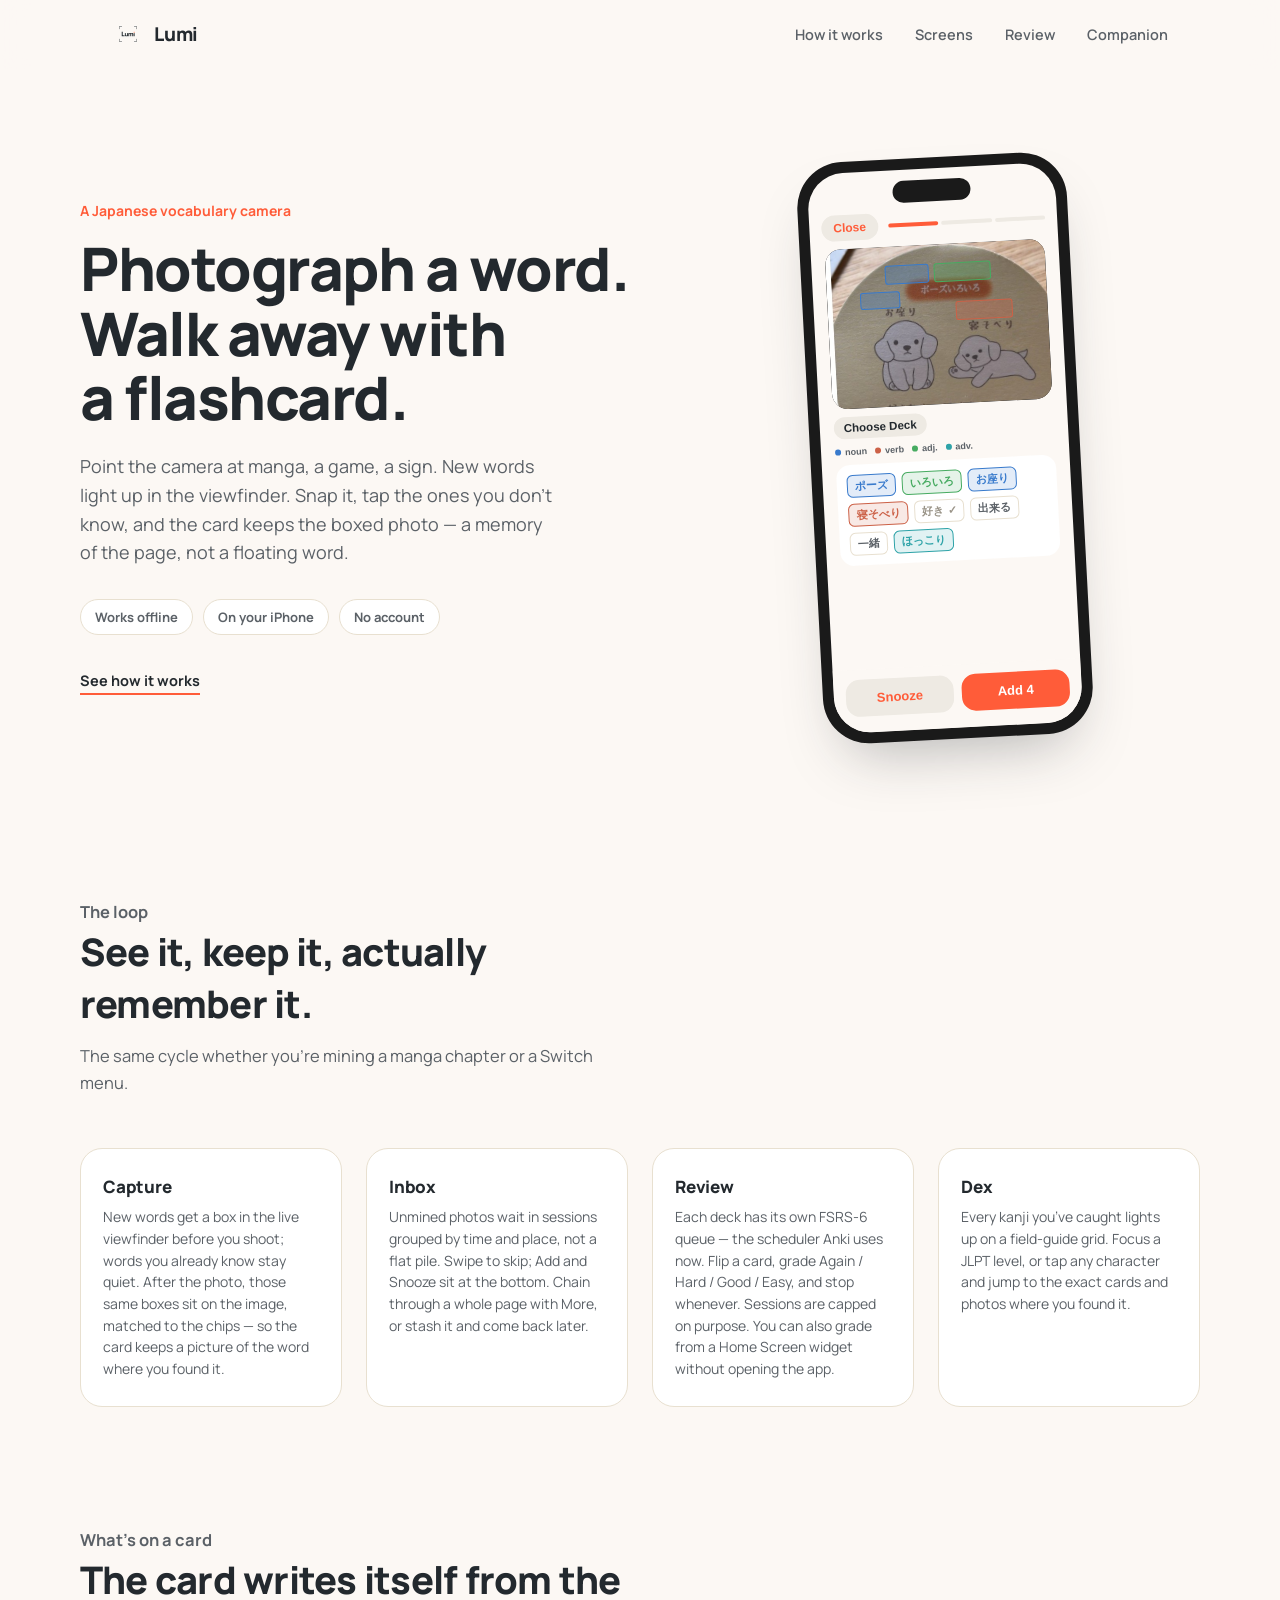
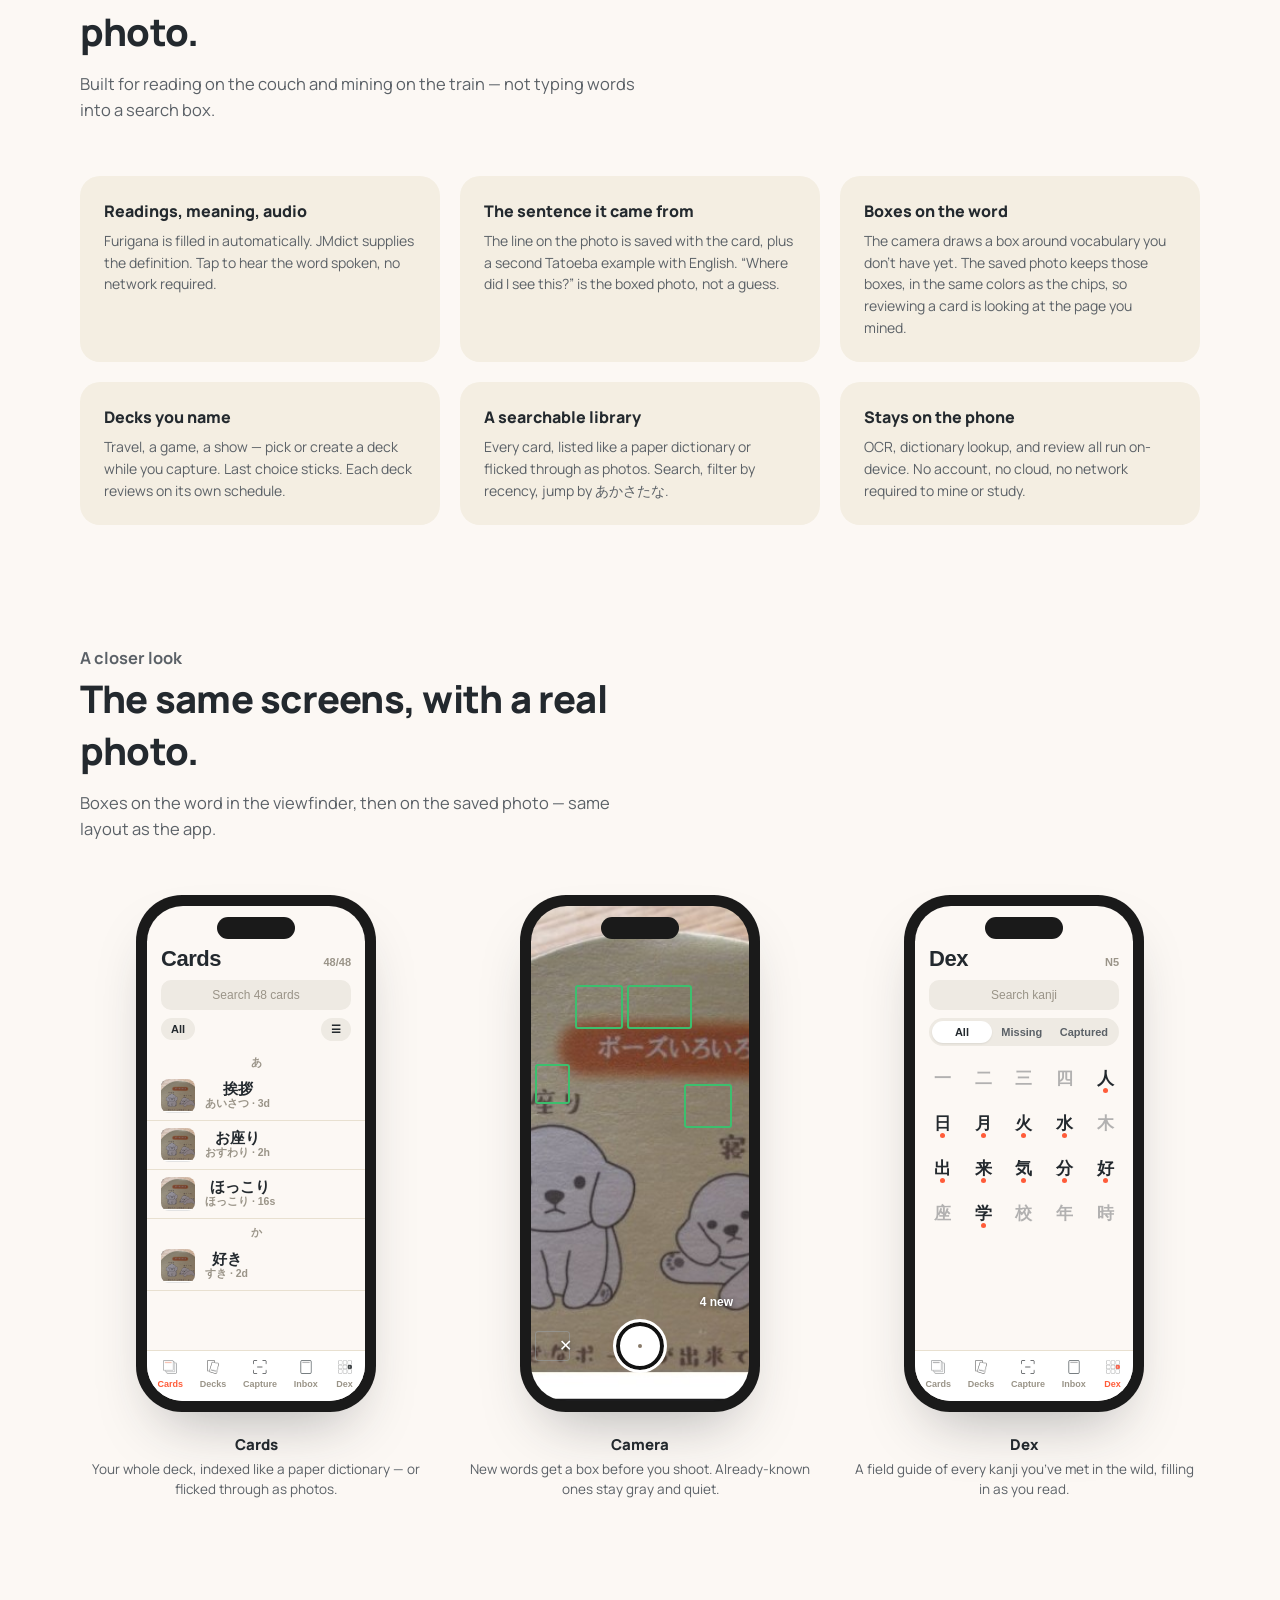
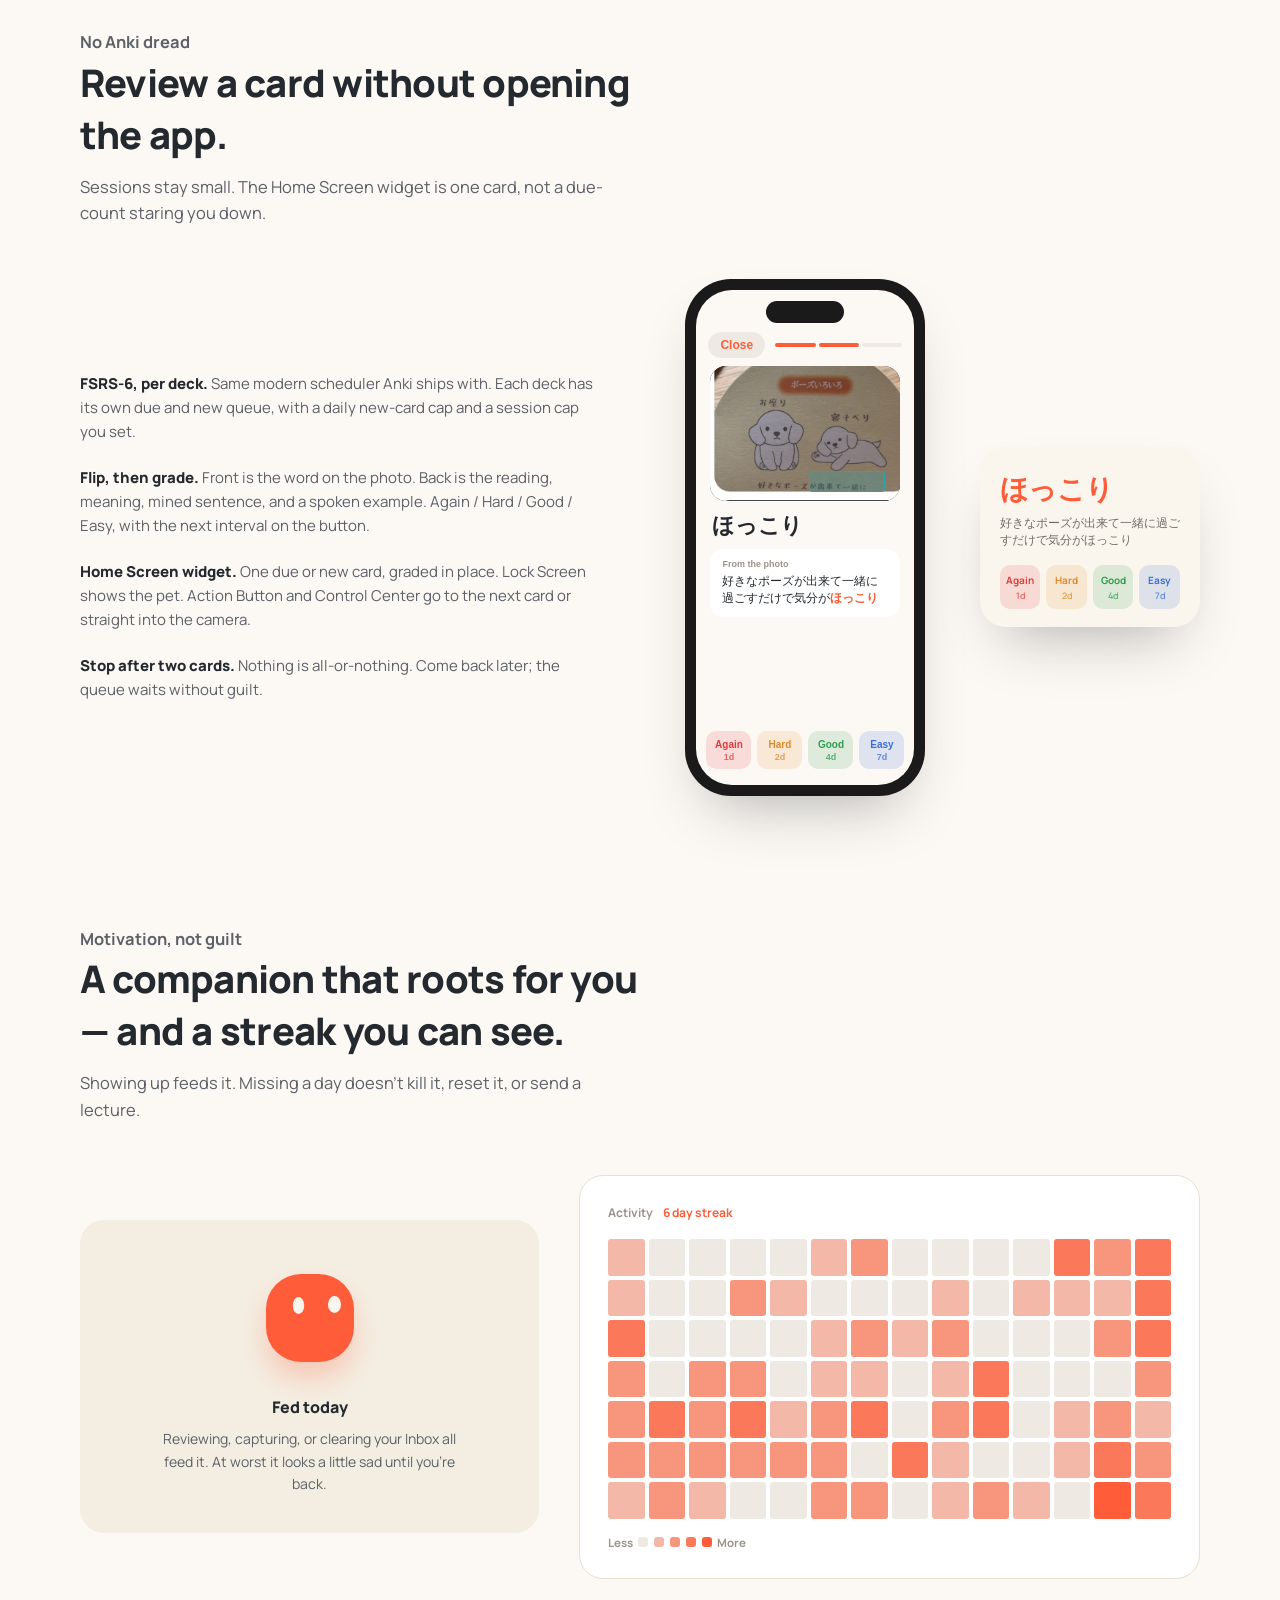
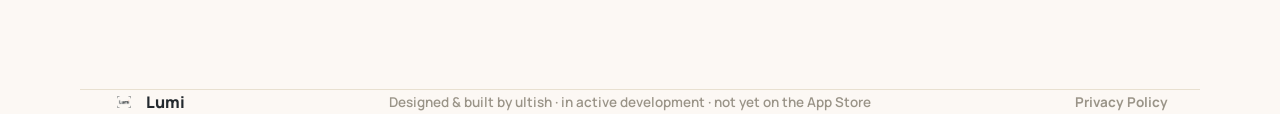
==== commit 04e72e5a: "Add privacy policy page" ====
--- a/index.html
+++ b/index.html
@@ -439,6 +439,7 @@
       Lumi
     </div>
     <p>Designed &amp; built by ultish · in active development · not yet on the App Store</p>
+    <a href="privacy.html" style="font-size:13.5px;font-weight:700;color:var(--ink-faint);text-decoration:none;">Privacy Policy</a>
   </div>
 </footer>
 
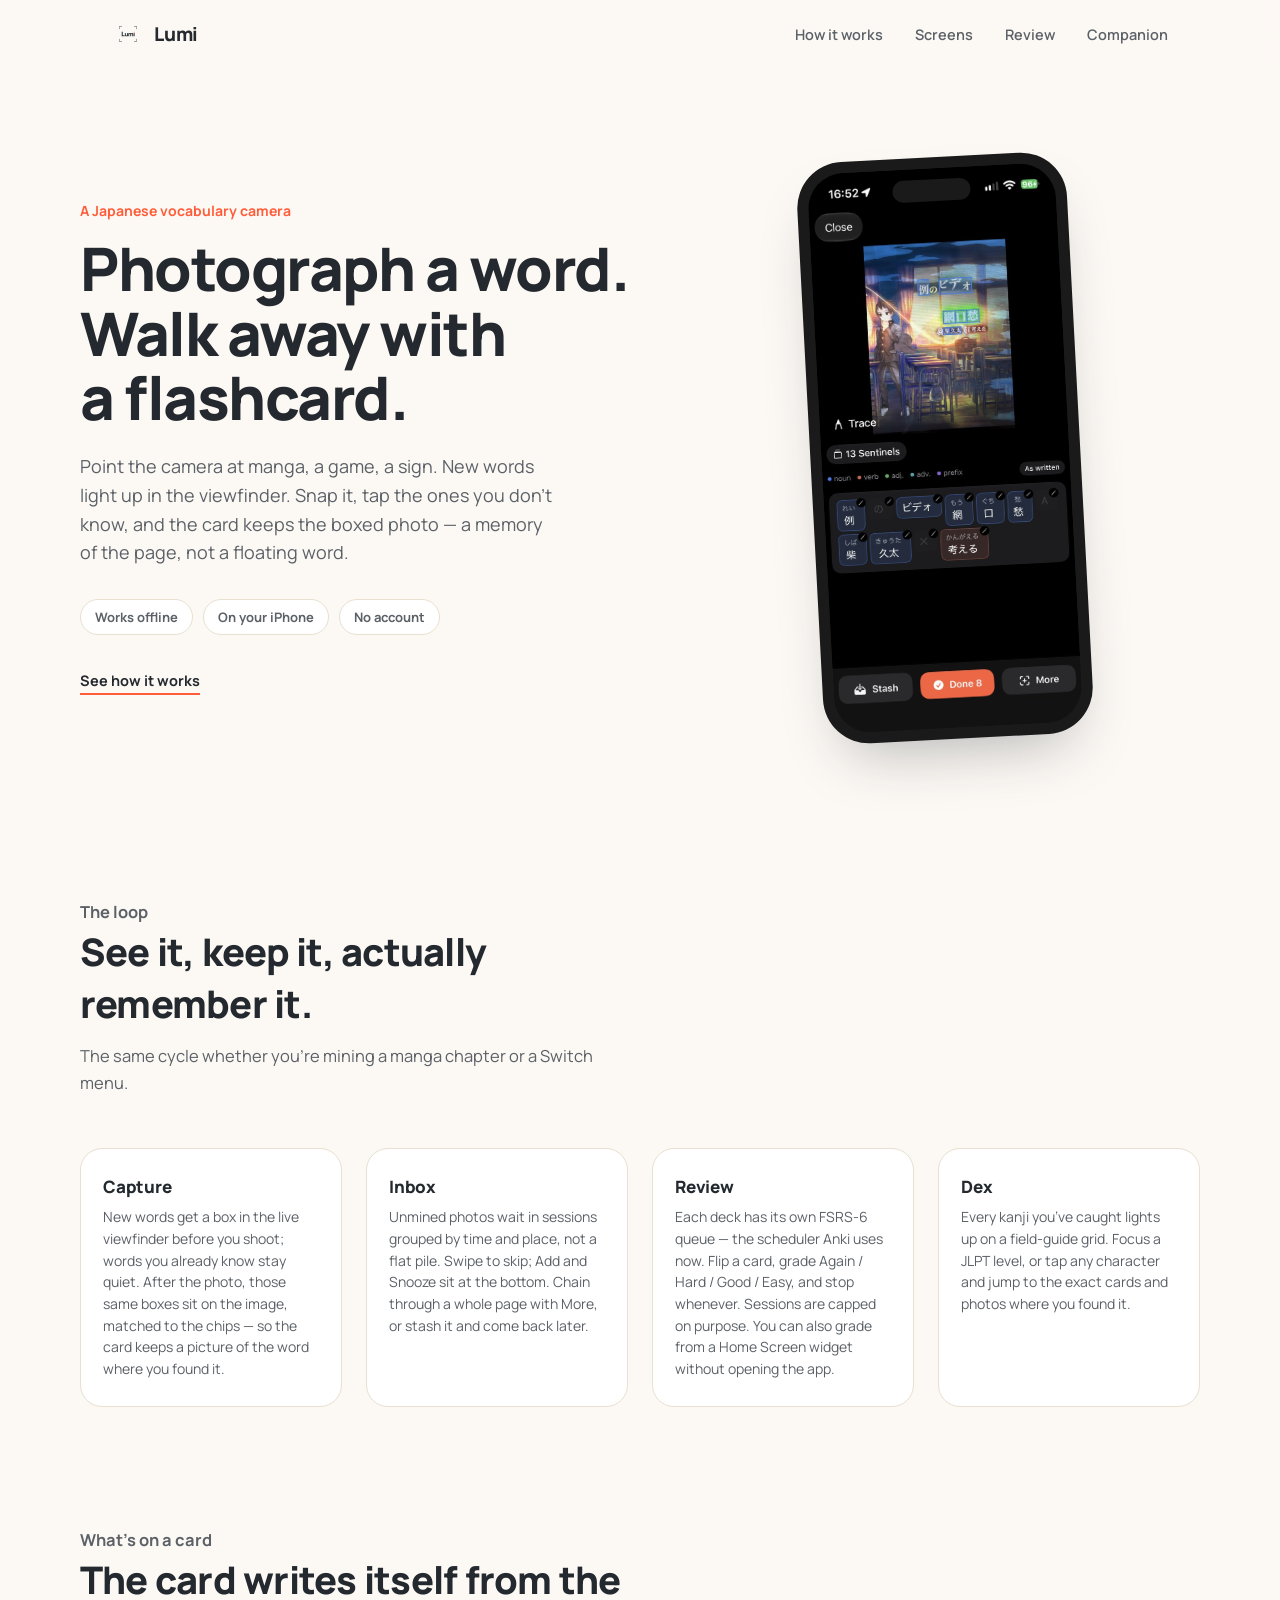
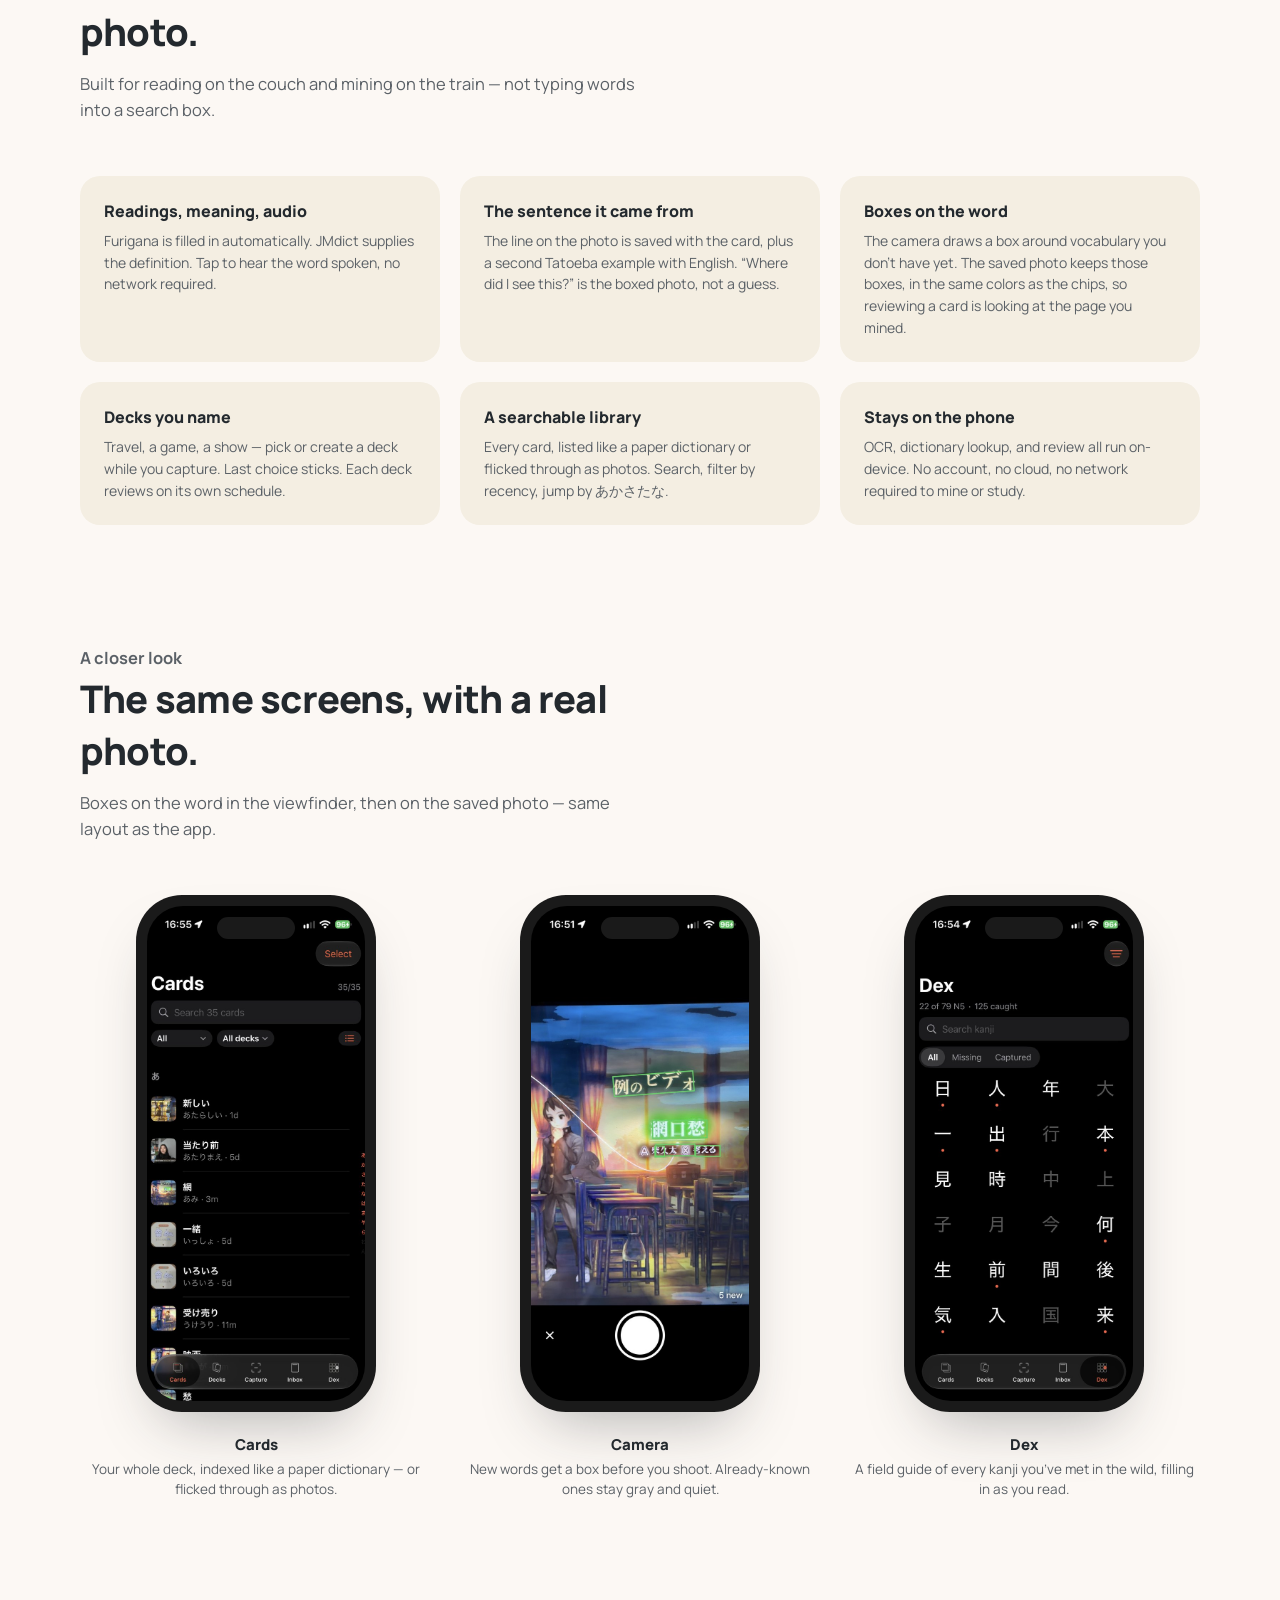
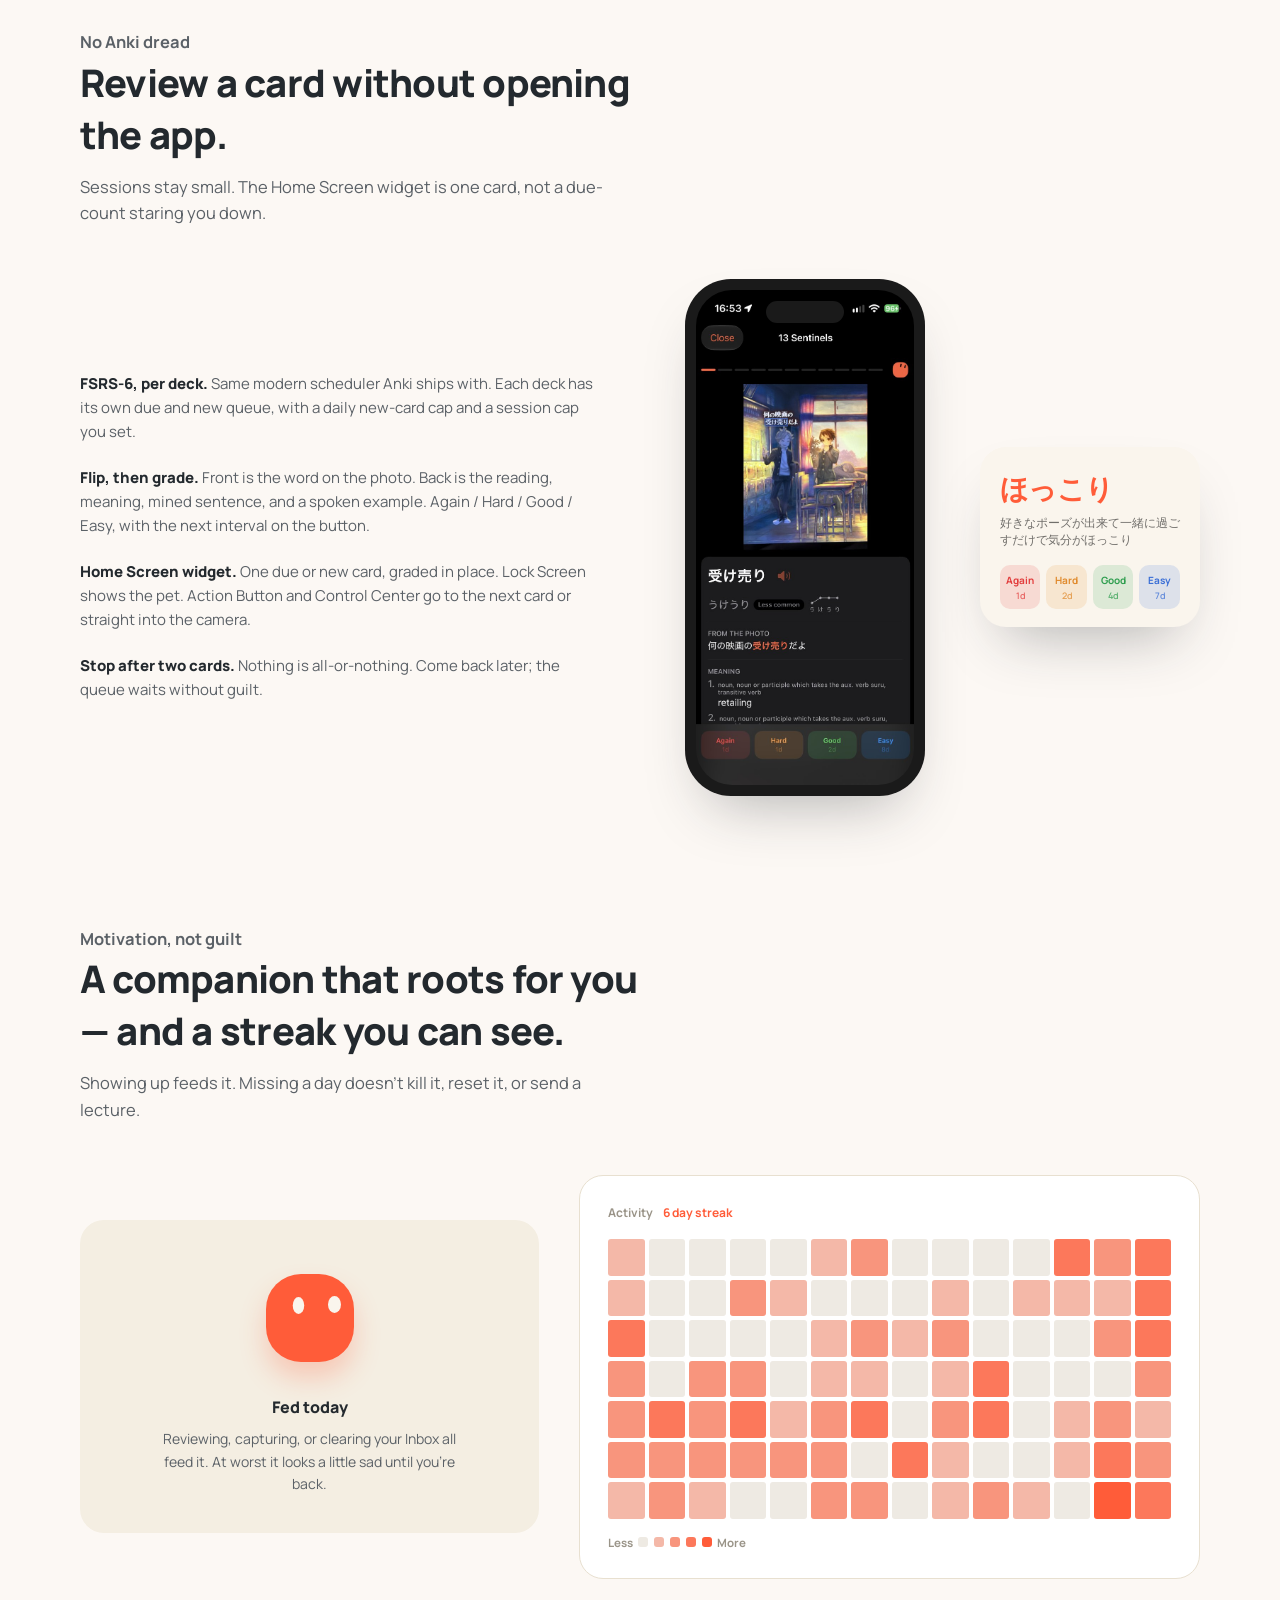
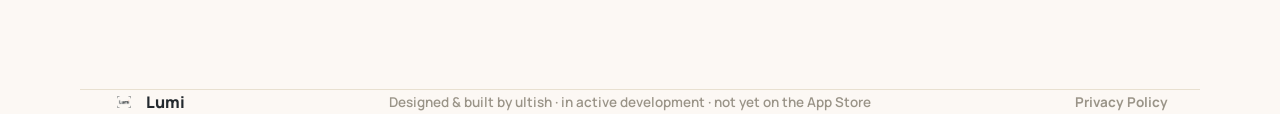
==== commit e593055f: "Replace hand-built phone mockups with real app screenshots The hero, Screens, and Review sections re" ====
--- a/index.html
+++ b/index.html
@@ -55,45 +55,10 @@
       </div>
 
       <div class="hero__visual">
-        <div class="phone phone--item">
-          <div class="phone__screen">
-            <div class="phone__island"></div>
-            <div class="item-top">
-              <span class="close-pill">Close</span>
-              <div class="progress" aria-hidden="true">
-                <i class="on"></i><i></i><i></i>
-              </div>
-            </div>
-            <div class="item-scroll">
-              <div class="shot">
-                <img src="assets/photo.jpg" alt="A photographed sticker of two cartoon dogs with Japanese pose labels">
-                <span class="obox noun" style="left:27%;top:12%;width:20%;height:12%"></span>
-                <span class="obox adj" style="left:49%;top:12%;width:26%;height:12%"></span>
-                <span class="obox noun" style="left:15%;top:28%;width:18%;height:11%"></span>
-                <span class="obox verb" style="left:58%;top:36%;width:26%;height:12%"></span>
-              </div>
-              <button class="deck-pill" type="button">Choose Deck</button>
-              <div class="legend">
-                <span><i class="dot noun"></i>noun</span>
-                <span><i class="dot verb"></i>verb</span>
-                <span><i class="dot adj"></i>adj.</span>
-                <span><i class="dot adv"></i>adv.</span>
-              </div>
-              <div class="chipbox">
-                <span class="chip noun on">ポーズ</span>
-                <span class="chip adj on">いろいろ</span>
-                <span class="chip noun on">お座り</span>
-                <span class="chip verb on">寝そべり</span>
-                <span class="chip adj known">好き ✓</span>
-                <span class="chip verb">出来る</span>
-                <span class="chip noun">一緒</span>
-                <span class="chip adv on">ほっこり</span>
-              </div>
-            </div>
-            <div class="sticky">
-              <button class="btn ghost" type="button">Snooze</button>
-              <button class="btn coral" type="button">Add 4</button>
-            </div>
+        <div class="phone phone--item phone--shot">
+          <div class="phone__screen">
+            <div class="phone__island"></div>
+            <img class="phone__shot" src="assets/screens/hero-review.jpg" alt="Lumi's review screen: a manga panel with Japanese words boxed in color by part of speech, ready to add as flashcards">
           </div>
         </div>
       </div>
@@ -172,74 +137,10 @@
     <div class="screen-row">
 
       <div class="screen-card reveal">
-        <div class="phone phone--tab">
-          <div class="phone__screen">
-            <div class="phone__island"></div>
-            <div class="tab-body">
-              <div class="tab-head">
-                <div class="title-row">
-                  <h4>Cards</h4>
-                  <span class="count">48/48</span>
-                </div>
-                <div class="search">Search 48 cards</div>
-                <div class="pills-row">
-                  <span class="menu-pill">All</span>
-                  <span class="icon-pill">☰</span>
-                </div>
-              </div>
-              <div class="kana">あ</div>
-              <div class="row">
-                <img class="thumb" src="assets/photo.jpg" alt="">
-                <div>
-                  <div class="word">挨拶</div>
-                  <div class="meta">あいさつ · 3d</div>
-                </div>
-              </div>
-              <div class="row">
-                <img class="thumb" src="assets/photo.jpg" alt="">
-                <div>
-                  <div class="word">お座り</div>
-                  <div class="meta">おすわり · 2h</div>
-                </div>
-              </div>
-              <div class="row">
-                <img class="thumb" src="assets/photo.jpg" alt="">
-                <div>
-                  <div class="word">ほっこり</div>
-                  <div class="meta">ほっこり · 16s</div>
-                </div>
-              </div>
-              <div class="kana">か</div>
-              <div class="row">
-                <img class="thumb" src="assets/photo.jpg" alt="">
-                <div>
-                  <div class="word">好き</div>
-                  <div class="meta">すき · 2d</div>
-                </div>
-              </div>
-            </div>
-            <nav class="tabbar" aria-label="Tabs">
-              <div class="tabitem active">
-                <img class="i-light" src="assets/tabs/cards-on.png" alt=""><img class="i-dark" src="assets/tabs/cards-on-dark.png" alt="">
-                Cards
-              </div>
-              <div class="tabitem">
-                <img class="i-light" src="assets/tabs/decks.png" alt=""><img class="i-dark" src="assets/tabs/decks-dark.png" alt="">
-                Decks
-              </div>
-              <div class="tabitem">
-                <img class="i-light" src="assets/tabs/capture.png" alt=""><img class="i-dark" src="assets/tabs/capture-dark.png" alt="">
-                Capture
-              </div>
-              <div class="tabitem">
-                <img class="i-light" src="assets/tabs/inbox.png" alt=""><img class="i-dark" src="assets/tabs/inbox-dark.png" alt="">
-                Inbox
-              </div>
-              <div class="tabitem">
-                <img class="i-light" src="assets/tabs/dex.png" alt=""><img class="i-dark" src="assets/tabs/dex-dark.png" alt="">
-                Dex
-              </div>
-            </nav>
+        <div class="phone phone--tab phone--shot">
+          <div class="phone__screen">
+            <div class="phone__island"></div>
+            <img class="phone__shot" src="assets/screens/cards.jpg" alt="The Cards screen: a searchable list of caught words, indexed alphabetically with a thumbnail from the photo each was found in">
           </div>
         </div>
         <div class="screen-card__label">Cards</div>
@@ -247,23 +148,10 @@
       </div>
 
       <div class="screen-card reveal">
-        <div class="phone phone--camera">
+        <div class="phone phone--camera phone--shot">
           <div class="phone__screen phone__screen--finder">
             <div class="phone__island"></div>
-            <img class="finder-photo" src="assets/photo.jpg" alt="">
-            <span class="obox live-new" style="left:20%;top:16%;width:22%;height:9%"></span>
-            <span class="obox live-new" style="left:44%;top:16%;width:30%;height:9%"></span>
-            <span class="obox live-new" style="left:2%;top:32%;width:16%;height:8%"></span>
-            <span class="obox live-new" style="left:70%;top:36%;width:22%;height:9%"></span>
-            <span class="obox live-known" style="left:2%;top:86%;width:16%;height:6%"></span>
-            <div class="finder-hud">
-              <span class="new-count">4 new</span>
-              <div class="shutter-row">
-                <span class="finder-x">✕</span>
-                <span class="shutter"></span>
-                <span class="shutter-spacer"></span>
-              </div>
-            </div>
+            <img class="phone__shot" src="assets/screens/camera.jpg" alt="The live camera viewfinder: green boxes highlighting new Japanese words over a manga page, with a new-word count and shutter button">
           </div>
         </div>
         <div class="screen-card__label">Camera</div>
@@ -271,67 +159,10 @@
       </div>
 
       <div class="screen-card reveal">
-        <div class="phone phone--tab">
-          <div class="phone__screen">
-            <div class="phone__island"></div>
-            <div class="tab-body">
-              <div class="tab-head">
-                <div class="title-row">
-                  <h4>Dex</h4>
-                  <span class="count">N5</span>
-                </div>
-                <div class="search">Search kanji</div>
-                <div class="seg">
-                  <span class="on">All</span>
-                  <span>Missing</span>
-                  <span>Captured</span>
-                </div>
-              </div>
-              <div class="dexgrid">
-                <div class="dex faint">一</div>
-                <div class="dex faint">二</div>
-                <div class="dex faint">三</div>
-                <div class="dex faint">四</div>
-                <div class="dex got">人</div>
-                <div class="dex got">日</div>
-                <div class="dex got">月</div>
-                <div class="dex got">火</div>
-                <div class="dex got">水</div>
-                <div class="dex faint">木</div>
-                <div class="dex got">出</div>
-                <div class="dex got">来</div>
-                <div class="dex got">気</div>
-                <div class="dex got">分</div>
-                <div class="dex got">好</div>
-                <div class="dex faint">座</div>
-                <div class="dex got">学</div>
-                <div class="dex faint">校</div>
-                <div class="dex faint">年</div>
-                <div class="dex faint">時</div>
-              </div>
-            </div>
-            <nav class="tabbar">
-              <div class="tabitem">
-                <img class="i-light" src="assets/tabs/cards.png" alt=""><img class="i-dark" src="assets/tabs/cards-dark.png" alt="">
-                Cards
-              </div>
-              <div class="tabitem">
-                <img class="i-light" src="assets/tabs/decks.png" alt=""><img class="i-dark" src="assets/tabs/decks-dark.png" alt="">
-                Decks
-              </div>
-              <div class="tabitem">
-                <img class="i-light" src="assets/tabs/capture.png" alt=""><img class="i-dark" src="assets/tabs/capture-dark.png" alt="">
-                Capture
-              </div>
-              <div class="tabitem">
-                <img class="i-light" src="assets/tabs/inbox.png" alt=""><img class="i-dark" src="assets/tabs/inbox-dark.png" alt="">
-                Inbox
-              </div>
-              <div class="tabitem active">
-                <img class="i-light" src="assets/tabs/dex-on.png" alt=""><img class="i-dark" src="assets/tabs/dex-on-dark.png" alt="">
-                Dex
-              </div>
-            </nav>
+        <div class="phone phone--tab phone--shot">
+          <div class="phone__screen">
+            <div class="phone__island"></div>
+            <img class="phone__shot" src="assets/screens/dex.jpg" alt="The Dex screen: a grid of kanji, bright where caught and faint where still missing, filtered to JLPT N5">
           </div>
         </div>
         <div class="screen-card__label">Dex</div>
@@ -357,30 +188,10 @@
       </ul>
 
       <div class="review-visuals reveal">
-        <div class="phone phone--item phone--sm">
-          <div class="phone__screen">
-            <div class="phone__island"></div>
-            <div class="item-top">
-              <span class="close-pill">Close</span>
-              <div class="progress"><i class="on"></i><i class="on"></i><i></i></div>
-            </div>
-            <div class="item-scroll">
-              <div class="shot shot--caption">
-                <img src="assets/photo.jpg" alt="">
-                <span class="obox adv" style="left:52%;top:78%;width:40%;height:16%"></span>
-              </div>
-              <div class="review-word">ほっこり</div>
-              <div class="itembox">
-                <div class="box-label">From the photo</div>
-                <p>好きなポーズが出来て一緒に過ごすだけで気分が<span class="hi">ほっこり</span></p>
-              </div>
-            </div>
-            <div class="grades">
-              <button type="button" class="g again">Again<small>1d</small></button>
-              <button type="button" class="g hard">Hard<small>2d</small></button>
-              <button type="button" class="g good">Good<small>4d</small></button>
-              <button type="button" class="g easy">Easy<small>7d</small></button>
-            </div>
+        <div class="phone phone--item phone--sm phone--shot">
+          <div class="phone__screen">
+            <div class="phone__island"></div>
+            <img class="phone__shot" src="assets/screens/review-back.jpg" alt="The back of a review card: the word 受け売り with its reading, the sentence it was mined from, and its dictionary meaning, above Again / Hard / Good / Easy grade buttons">
           </div>
         </div>
 
--- a/styles.css
+++ b/styles.css
@@ -203,6 +203,16 @@
   color: var(--ink);
 }
 
+.phone--shot .phone__screen {
+  background: #0a0a0a;
+}
+.phone__shot {
+  width: 100%;
+  height: 100%;
+  object-fit: cover;
+  display: block;
+}
+
 .phone__island {
   position: absolute;
   top: 11px;
@@ -231,407 +241,10 @@
   .hero__visual .phone { animation: none; }
 }
 
-/* ItemFlow chrome */
-
-.item-top {
-  display: flex;
-  align-items: center;
-  gap: 10px;
-  padding: 42px 12px 8px;
-}
-
-.close-pill {
-  font-size: 12px;
-  font-weight: 600;
-  color: var(--orange);
-  background: var(--fill);
-  padding: 6px 12px;
-  border-radius: 100px;
-  flex-shrink: 0;
-}
-
-.progress {
-  display: flex;
-  gap: 3px;
-  flex: 1;
-  height: 4px;
-}
-.progress i {
-  flex: 1;
-  border-radius: 4px;
-  background: var(--fill);
-}
-.progress i.on { background: var(--orange); }
-
-.item-scroll {
-  flex: 1;
-  overflow: hidden;
-  padding: 0 14px;
-  display: flex;
-  flex-direction: column;
-  gap: 8px;
-}
-
-.shot {
-  border-radius: 16px;
-  overflow: hidden;
-  height: 38%;
-  min-height: 132px;
-  background: #111;
-  flex-shrink: 0;
-  position: relative;
-}
-.shot img {
-  width: 100%;
-  height: 100%;
-  object-fit: cover;
-  object-position: center 30%;
-}
-.shot--caption img { object-position: center bottom; }
-
-.obox {
-  position: absolute;
-  border-radius: 3px;
-  pointer-events: none;
-  border: 1.5px solid;
-}
-.obox.noun { border-color: var(--noun); background: color-mix(in srgb, var(--noun) 28%, transparent); }
-.obox.verb { border-color: var(--verb); background: color-mix(in srgb, var(--verb) 28%, transparent); }
-.obox.adj { border-color: var(--adj); background: color-mix(in srgb, var(--adj) 28%, transparent); }
-.obox.adv { border-color: var(--adv); background: color-mix(in srgb, var(--adv) 28%, transparent); }
-.obox.known {
-  border-color: #8a8a8a;
-  background: transparent;
-  opacity: 0.45;
-}
-.obox.live-new {
-  border-color: #3cbf6e;
-  border-width: 2px;
-  background: transparent;
-}
-.obox.live-known {
-  border-color: #9aa0a4;
-  border-width: 1.5px;
-  background: transparent;
-  opacity: 0.55;
-}
-
 .phone__screen--finder {
   background: #111;
 }
-.finder-photo {
-  position: absolute;
-  inset: 0;
-  width: 100%;
-  height: 100%;
-  object-fit: cover;
-  object-position: center 35%;
-}
-.finder-hud {
-  position: absolute;
-  left: 0;
-  right: 0;
-  bottom: 0;
-  padding: 0 16px 28px;
-  display: flex;
-  flex-direction: column;
-  gap: 10px;
-  z-index: 2;
-}
-.new-count {
-  align-self: flex-end;
-  color: #fff;
-  font-size: 12px;
-  font-weight: 600;
-  text-shadow: 0 1px 4px rgba(0,0,0,0.55);
-}
-.shutter-row {
-  display: flex;
-  align-items: center;
-  justify-content: space-between;
-}
-.finder-x {
-  color: #fff;
-  font-size: 16px;
-  width: 36px;
-  text-shadow: 0 1px 4px rgba(0,0,0,0.55);
-}
-.shutter {
-  width: 54px;
-  height: 54px;
-  border-radius: 50%;
-  border: 3px solid #fff;
-  box-shadow: inset 0 0 0 4px #111, inset 0 0 0 22px #fff;
-}
-.shutter-spacer { width: 36px; }
-
-.deck-pill {
-  align-self: flex-start;
-  border: 0;
-  background: var(--fill);
-  color: var(--ink);
-  font: inherit;
-  font-size: 11.5px;
-  font-weight: 600;
-  padding: 5px 10px;
-  border-radius: 100px;
-}
-
-.legend {
-  display: flex;
-  gap: 8px;
-  flex-wrap: wrap;
-  font-size: 9px;
-  font-weight: 600;
-  color: var(--ink-soft);
-}
-.legend span { display: inline-flex; align-items: center; gap: 4px; }
-.dot { width: 6px; height: 6px; border-radius: 50%; display: inline-block; }
-.dot.noun { background: var(--noun); }
-.dot.verb { background: var(--verb); }
-.dot.adj { background: var(--adj); }
-.dot.adv { background: var(--adv); }
-
-.chipbox {
-  display: flex;
-  flex-wrap: wrap;
-  gap: 6px;
-  background: var(--paper);
-  border-radius: 14px;
-  padding: 10px;
-}
-
-.chip {
-  font-size: 11px;
-  font-weight: 700;
-  padding: 3px 7px;
-  border-radius: 6px;
-  border: 1.5px solid var(--line);
-  color: var(--ink-soft);
-  background: transparent;
-}
-.chip.noun.on { border-color: var(--noun); color: var(--noun); background: color-mix(in srgb, var(--noun) 14%, transparent); }
-.chip.verb.on { border-color: var(--verb); color: var(--verb); background: color-mix(in srgb, var(--verb) 14%, transparent); }
-.chip.adj.on { border-color: var(--adj); color: var(--adj); background: color-mix(in srgb, var(--adj) 14%, transparent); }
-.chip.adv.on { border-color: var(--adv); color: var(--adv); background: color-mix(in srgb, var(--adv) 14%, transparent); }
-.chip.known { color: var(--ink-faint); border-color: var(--line); }
-
-.sticky {
-  display: flex;
-  gap: 8px;
-  padding: 10px 12px 16px;
-  background: var(--cream);
-}
-.btn {
-  flex: 1;
-  border: 0;
-  font: inherit;
-  font-size: 13px;
-  font-weight: 700;
-  padding: 11px 8px;
-  border-radius: 14px;
-  cursor: default;
-}
-.btn.coral { background: var(--orange); color: #fff; }
-.btn.ghost { background: var(--fill); color: var(--orange); }
-
-/* Tab roots */
-
-.tab-body {
-  flex: 1;
-  overflow: hidden;
-  padding: 40px 0 0;
-}
-
-.tab-head { padding: 0 14px 8px; }
-
-.title-row {
-  display: flex;
-  align-items: baseline;
-  justify-content: space-between;
-  margin-bottom: 8px;
-}
-.title-row h4 {
-  margin: 0;
-  font-size: 22px;
-  font-weight: 800;
-  letter-spacing: -0.02em;
-}
-.count { font-size: 11px; font-weight: 600; color: var(--ink-faint); }
-
-.search {
-  background: var(--fill);
-  border-radius: 10px;
-  padding: 8px 10px;
-  font-size: 12px;
-  color: var(--ink-faint);
-  margin-bottom: 8px;
-}
-
-.pills-row {
-  display: flex;
-  justify-content: space-between;
-  align-items: center;
-}
-.menu-pill, .icon-pill {
-  background: var(--fill);
-  border-radius: 100px;
-  padding: 5px 10px;
-  font-size: 11px;
-  font-weight: 600;
-}
-
-.seg {
-  display: flex;
-  background: var(--fill);
-  border-radius: 100px;
-  padding: 3px;
-  gap: 0;
-}
-.seg span {
-  flex: 1;
-  text-align: center;
-  font-size: 11px;
-  font-weight: 600;
-  padding: 5px 8px;
-  border-radius: 100px;
-  color: var(--ink-soft);
-}
-.seg span.on {
-  background: var(--paper);
-  color: var(--ink);
-  box-shadow: 0 1px 2px rgba(0,0,0,0.08);
-}
-
-.kana {
-  font-size: 11px;
-  font-weight: 700;
-  color: var(--ink-faint);
-  padding: 6px 14px 2px;
-}
-
-.row {
-  display: flex;
-  align-items: center;
-  gap: 10px;
-  padding: 7px 14px;
-  border-bottom: 1px solid var(--line);
-}
-.thumb {
-  width: 34px;
-  height: 34px;
-  border-radius: 8px;
-  object-fit: cover;
-  flex-shrink: 0;
-}
-.word { font-size: 15px; font-weight: 700; line-height: 1.15; }
-.meta { font-size: 10.5px; color: var(--ink-faint); font-weight: 600; }
-
-.bundle {
-  margin: 0 14px 10px;
-  border-radius: 14px;
-  overflow: hidden;
-  position: relative;
-  aspect-ratio: 1.35;
-}
-.bundle img {
-  width: 100%;
-  height: 100%;
-  object-fit: cover;
-  object-position: center 40%;
-}
-.bundle__shade {
-  position: absolute;
-  left: 0; right: 0; bottom: 0;
-  padding: 28px 8px 8px;
-  background: linear-gradient(transparent, rgba(0,0,0,0.62));
-  color: #fff;
-}
-.bundle__title { font-size: 11px; font-weight: 700; }
-.bundle__sub { font-size: 10px; opacity: 0.9; }
-
-.dexgrid {
-  display: grid;
-  grid-template-columns: repeat(5, 1fr);
-  gap: 10px 6px;
-  padding: 8px 10px 0;
-}
-.dex {
-  aspect-ratio: 1;
-  display: flex;
-  align-items: center;
-  justify-content: center;
-  font-size: 17px;
-  font-weight: 600;
-  position: relative;
-}
-.dex.faint { color: color-mix(in srgb, var(--ink) 34%, transparent); }
-.dex.got::after {
-  content: "";
-  position: absolute;
-  bottom: 3px;
-  width: 5px;
-  height: 5px;
-  border-radius: 50%;
-  background: var(--orange);
-}
-
-.tabbar {
-  display: flex;
-  justify-content: space-around;
-  padding: 6px 2px 12px;
-  border-top: 1px solid var(--line);
-  background: var(--paper);
-}
-.tabitem {
-  display: flex;
-  flex-direction: column;
-  align-items: center;
-  gap: 2px;
-  font-size: 9px;
-  font-weight: 600;
-  color: var(--ink-faint);
-  min-width: 0;
-}
-.tabitem img { width: 20px; height: 20px; }
-.tabitem.active { color: var(--orange); }
-.tabitem .i-dark { display: none; }
-@media (prefers-color-scheme: dark) {
-  .tabitem .i-light { display: none; }
-  .tabitem .i-dark { display: block; }
-}
-
-.review-word {
-  font-size: 22px;
-  font-weight: 800;
-  letter-spacing: -0.02em;
-  padding: 2px 2px 0;
-}
-
-.itembox {
-  background: var(--paper);
-  border-radius: 14px;
-  padding: 10px 12px;
-}
-.box-label {
-  font-size: 9px;
-  font-weight: 700;
-  color: var(--ink-faint);
-  margin-bottom: 4px;
-}
-.itembox p {
-  margin: 0;
-  font-size: 12px;
-  line-height: 1.45;
-}
-.hi { color: var(--orange); font-weight: 700; }
-
-.grades {
-  display: grid;
-  grid-template-columns: repeat(4, 1fr);
-  gap: 6px;
-  padding: 10px 10px 16px;
-}
+
 .g {
   border: 0;
   border-radius: 10px;
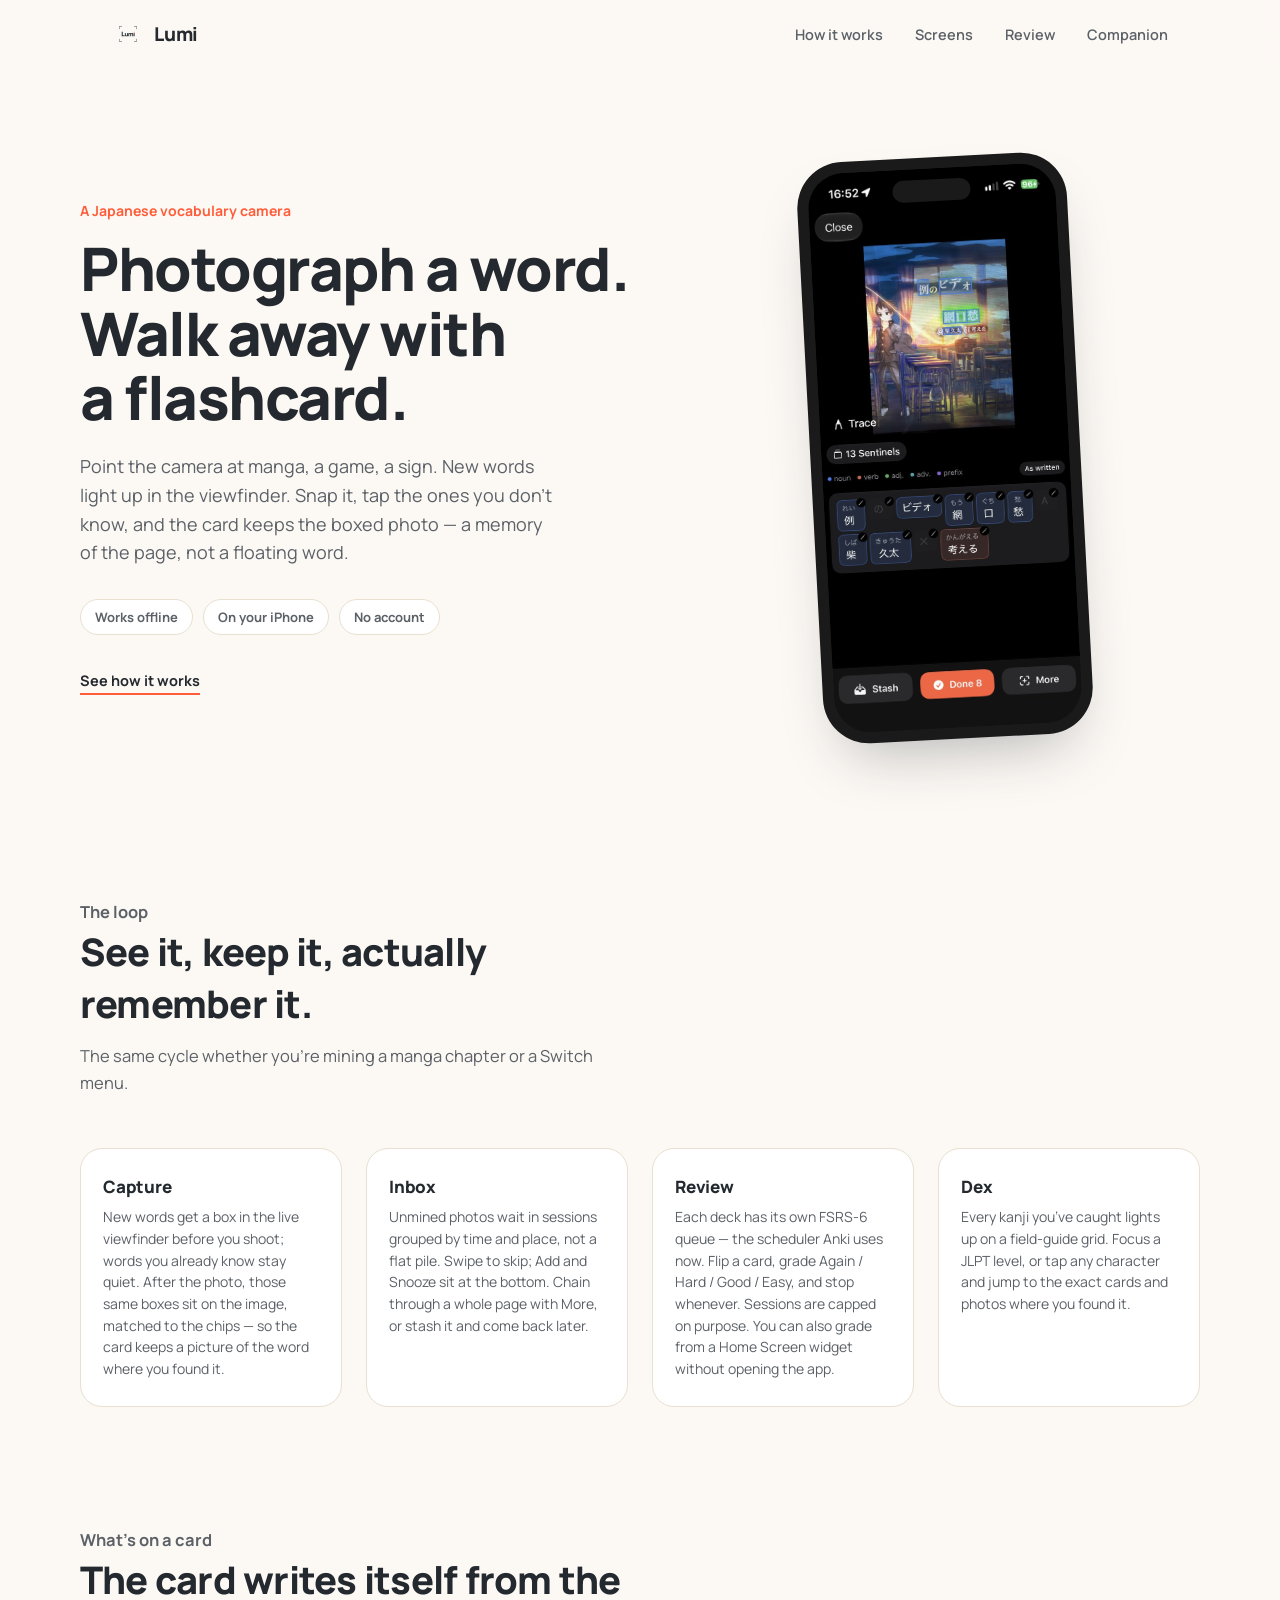
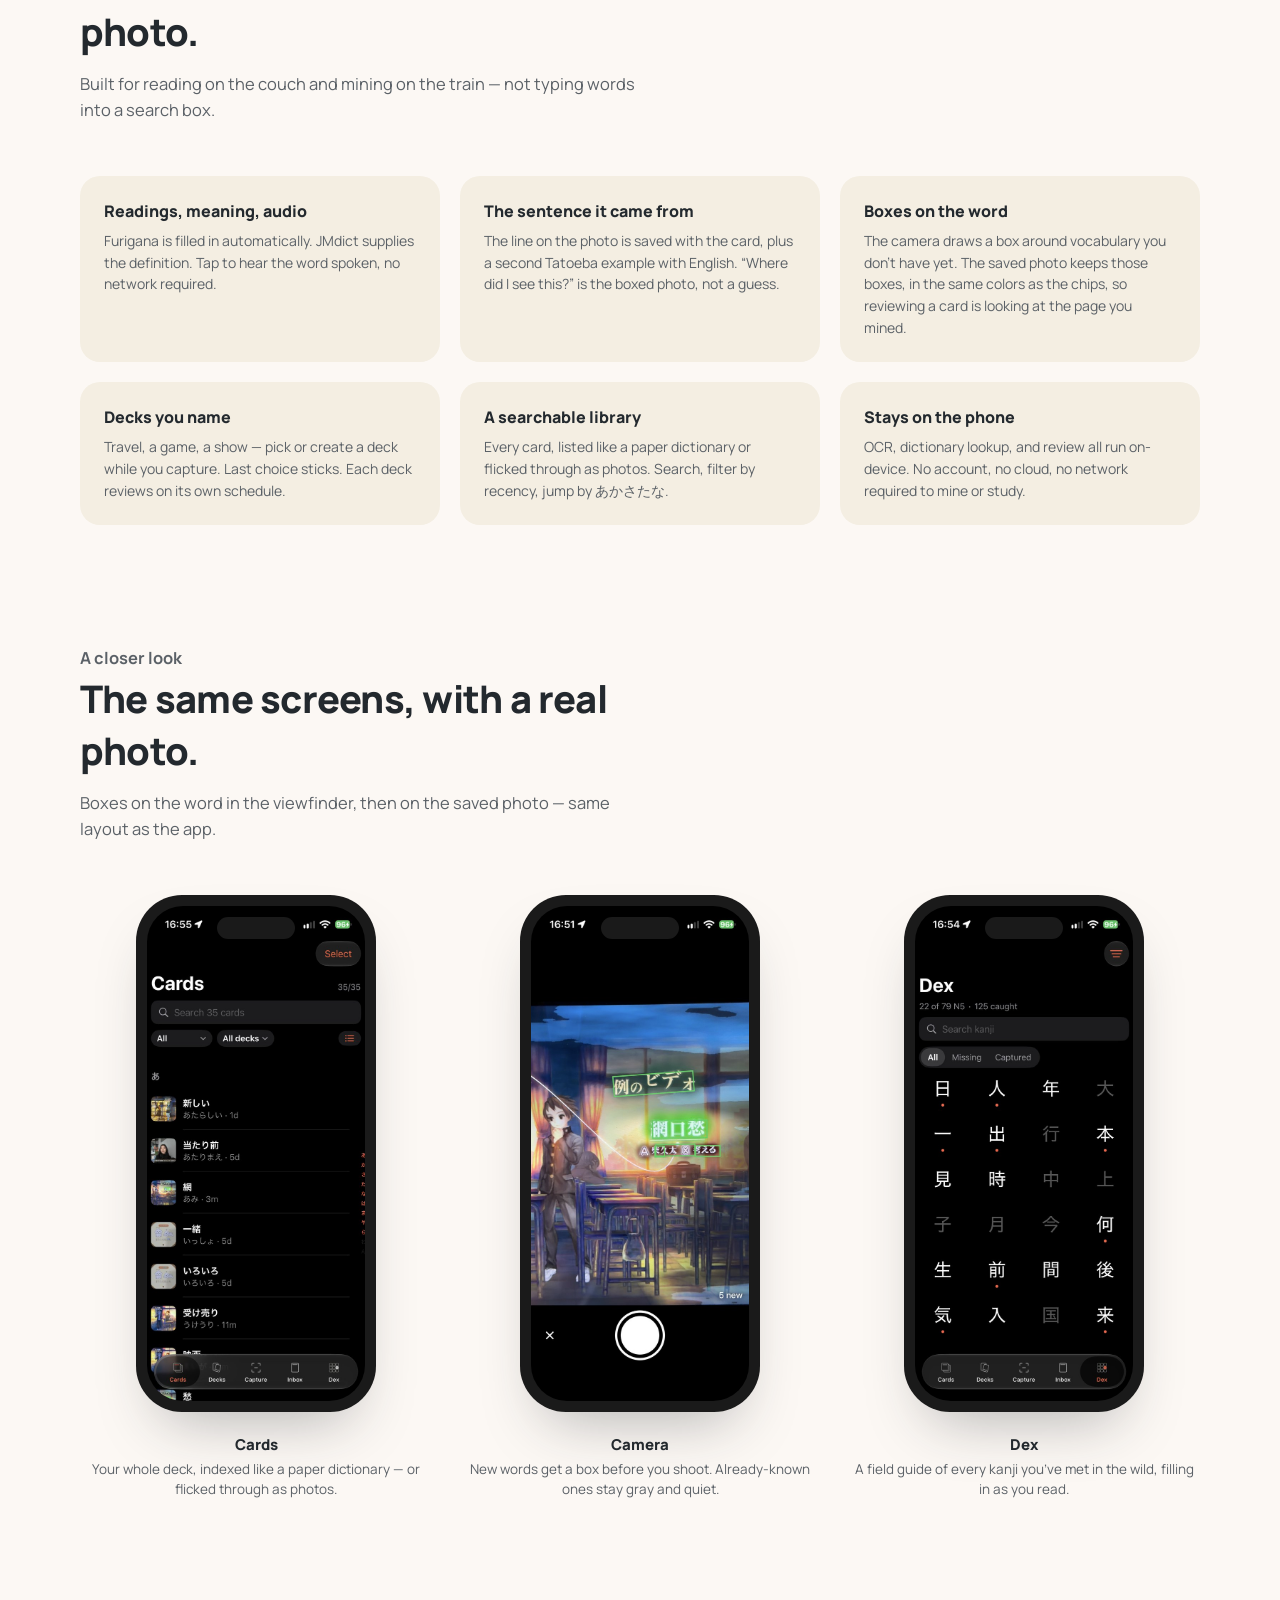
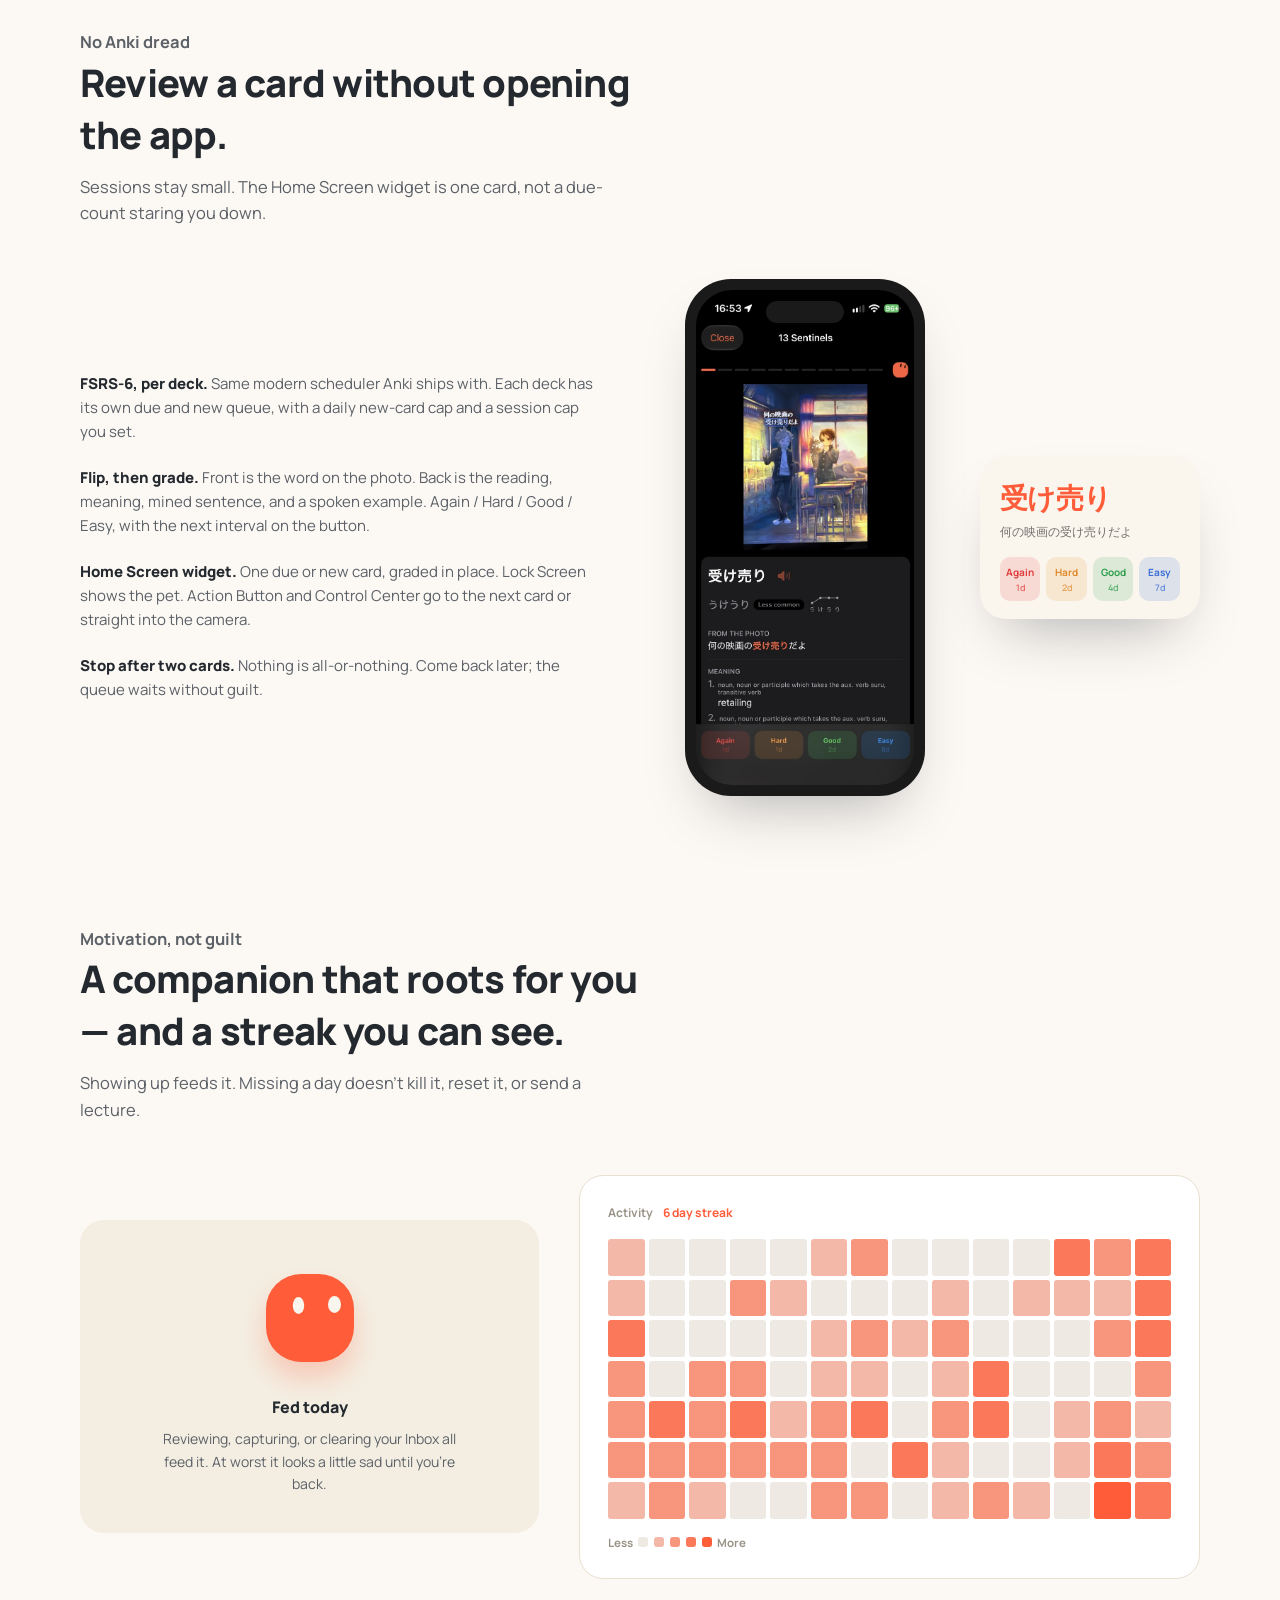
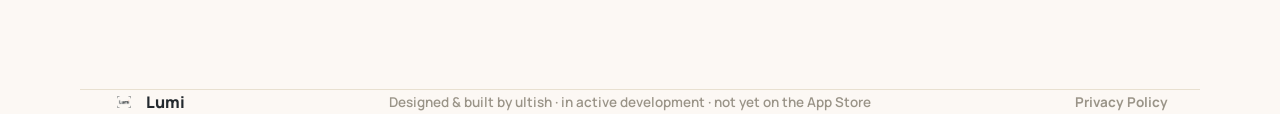
==== commit ec9e0852: "Match widget mock word to the review screenshot next to it" ====
--- a/index.html
+++ b/index.html
@@ -196,8 +196,8 @@
         </div>
 
         <div class="widget-mock">
-          <div class="widget-mock__word">ほっこり</div>
-          <div class="widget-mock__sentence">好きなポーズが出来て一緒に過ごすだけで気分がほっこり</div>
+          <div class="widget-mock__word">受け売り</div>
+          <div class="widget-mock__sentence">何の映画の受け売りだよ</div>
           <div class="widget-mock__grades">
             <div class="g again">Again<small>1d</small></div>
             <div class="g hard">Hard<small>2d</small></div>
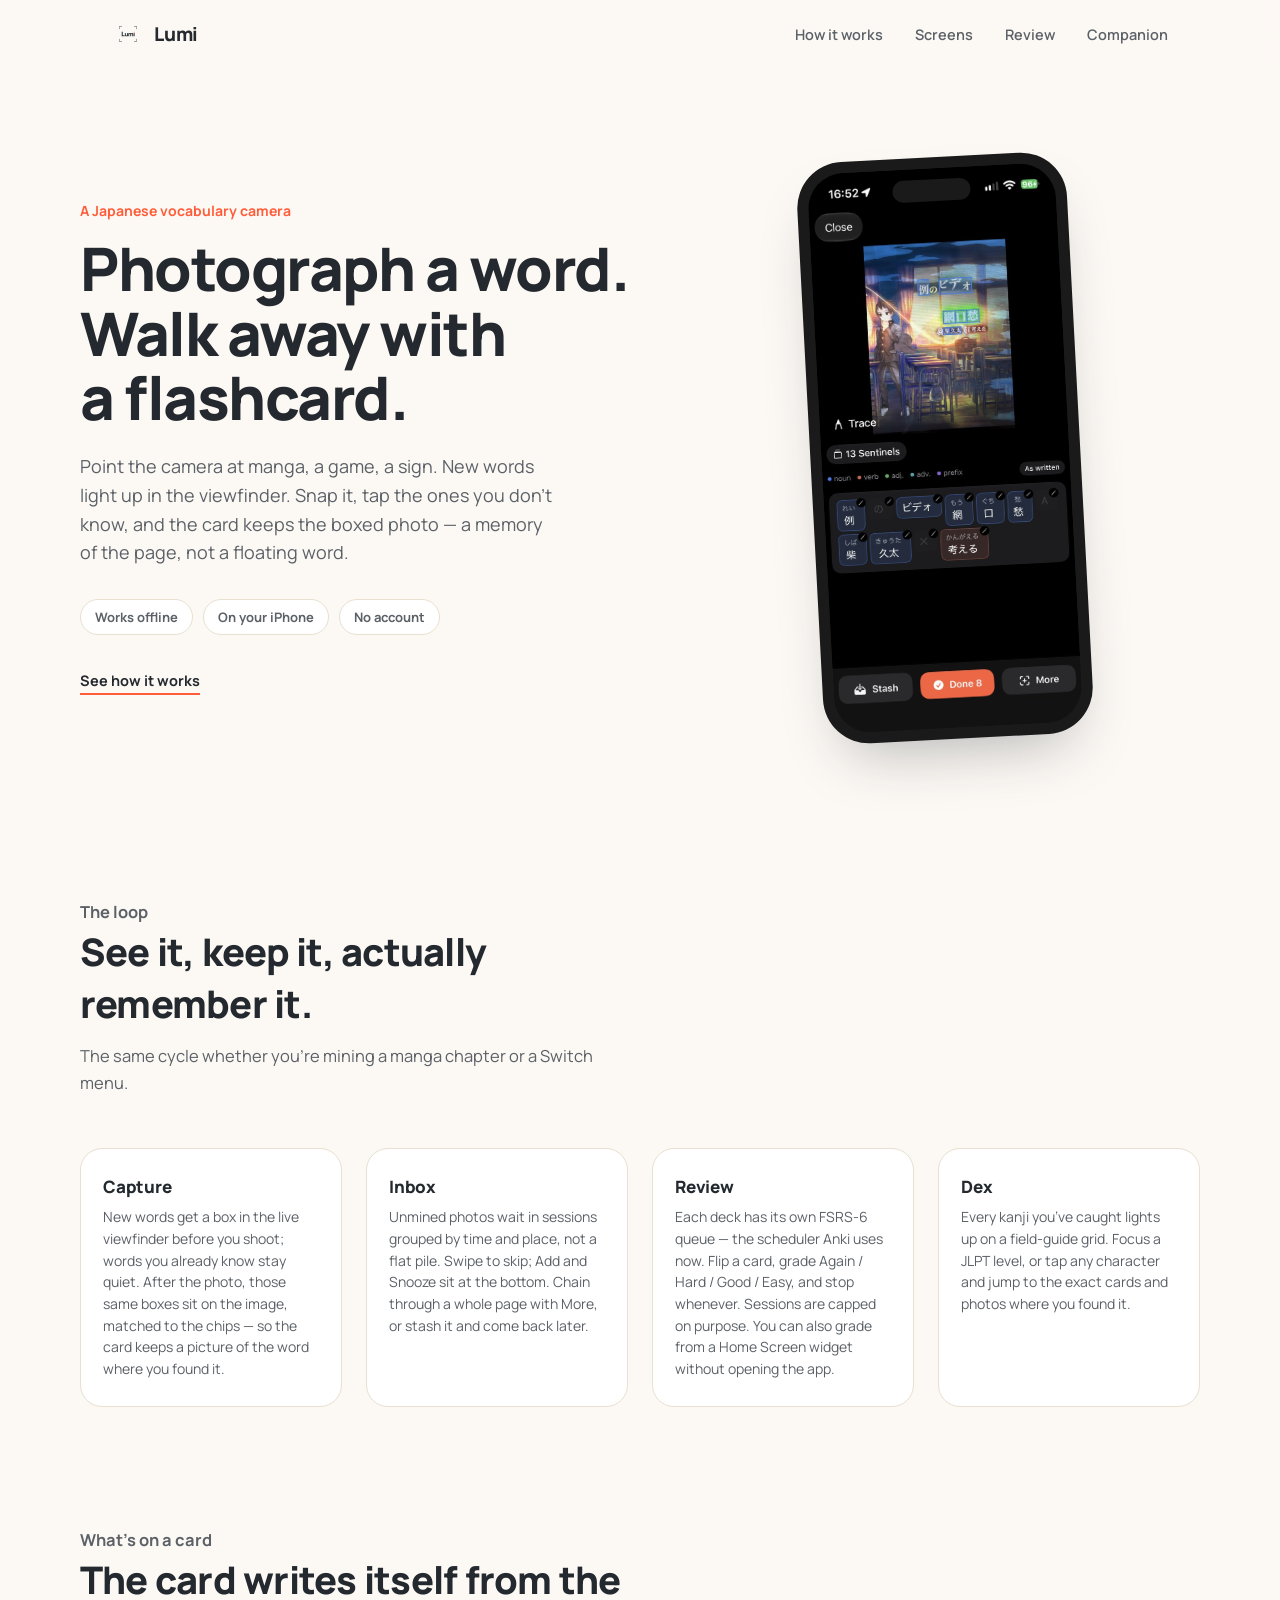
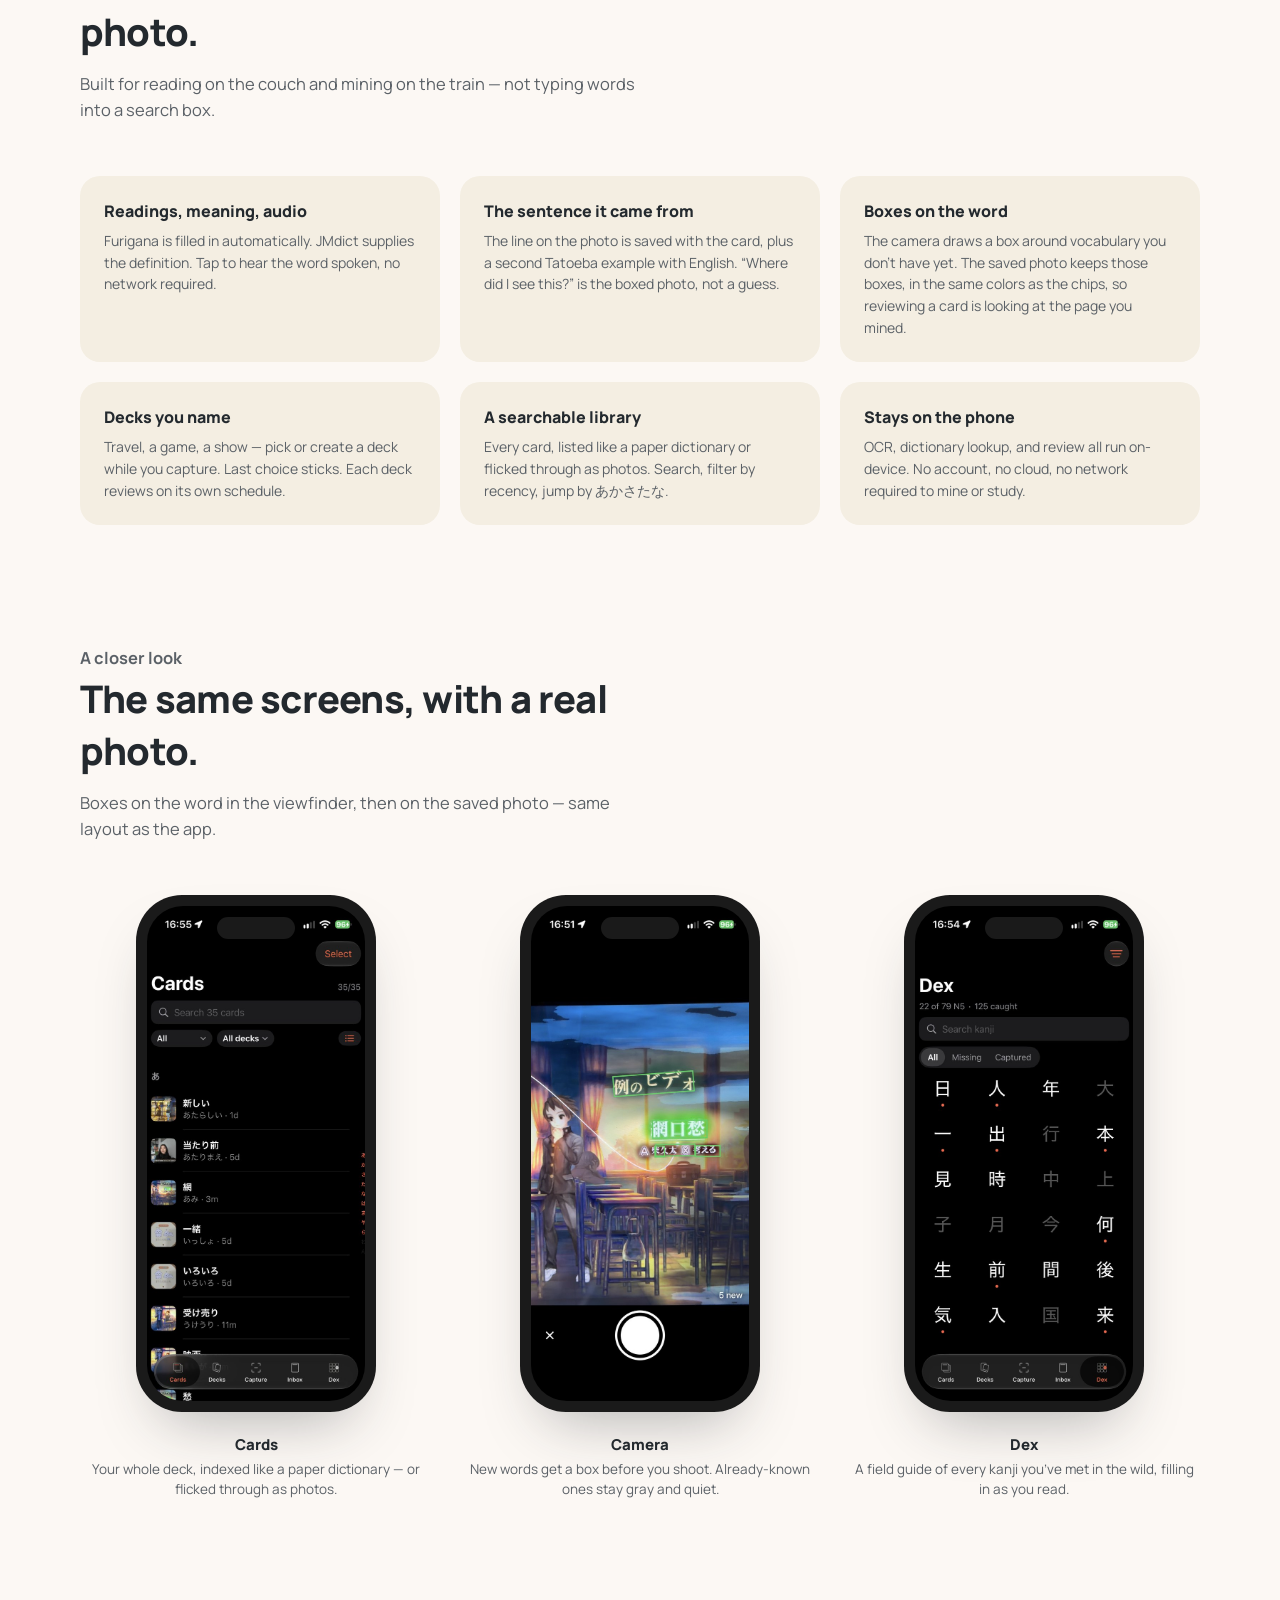
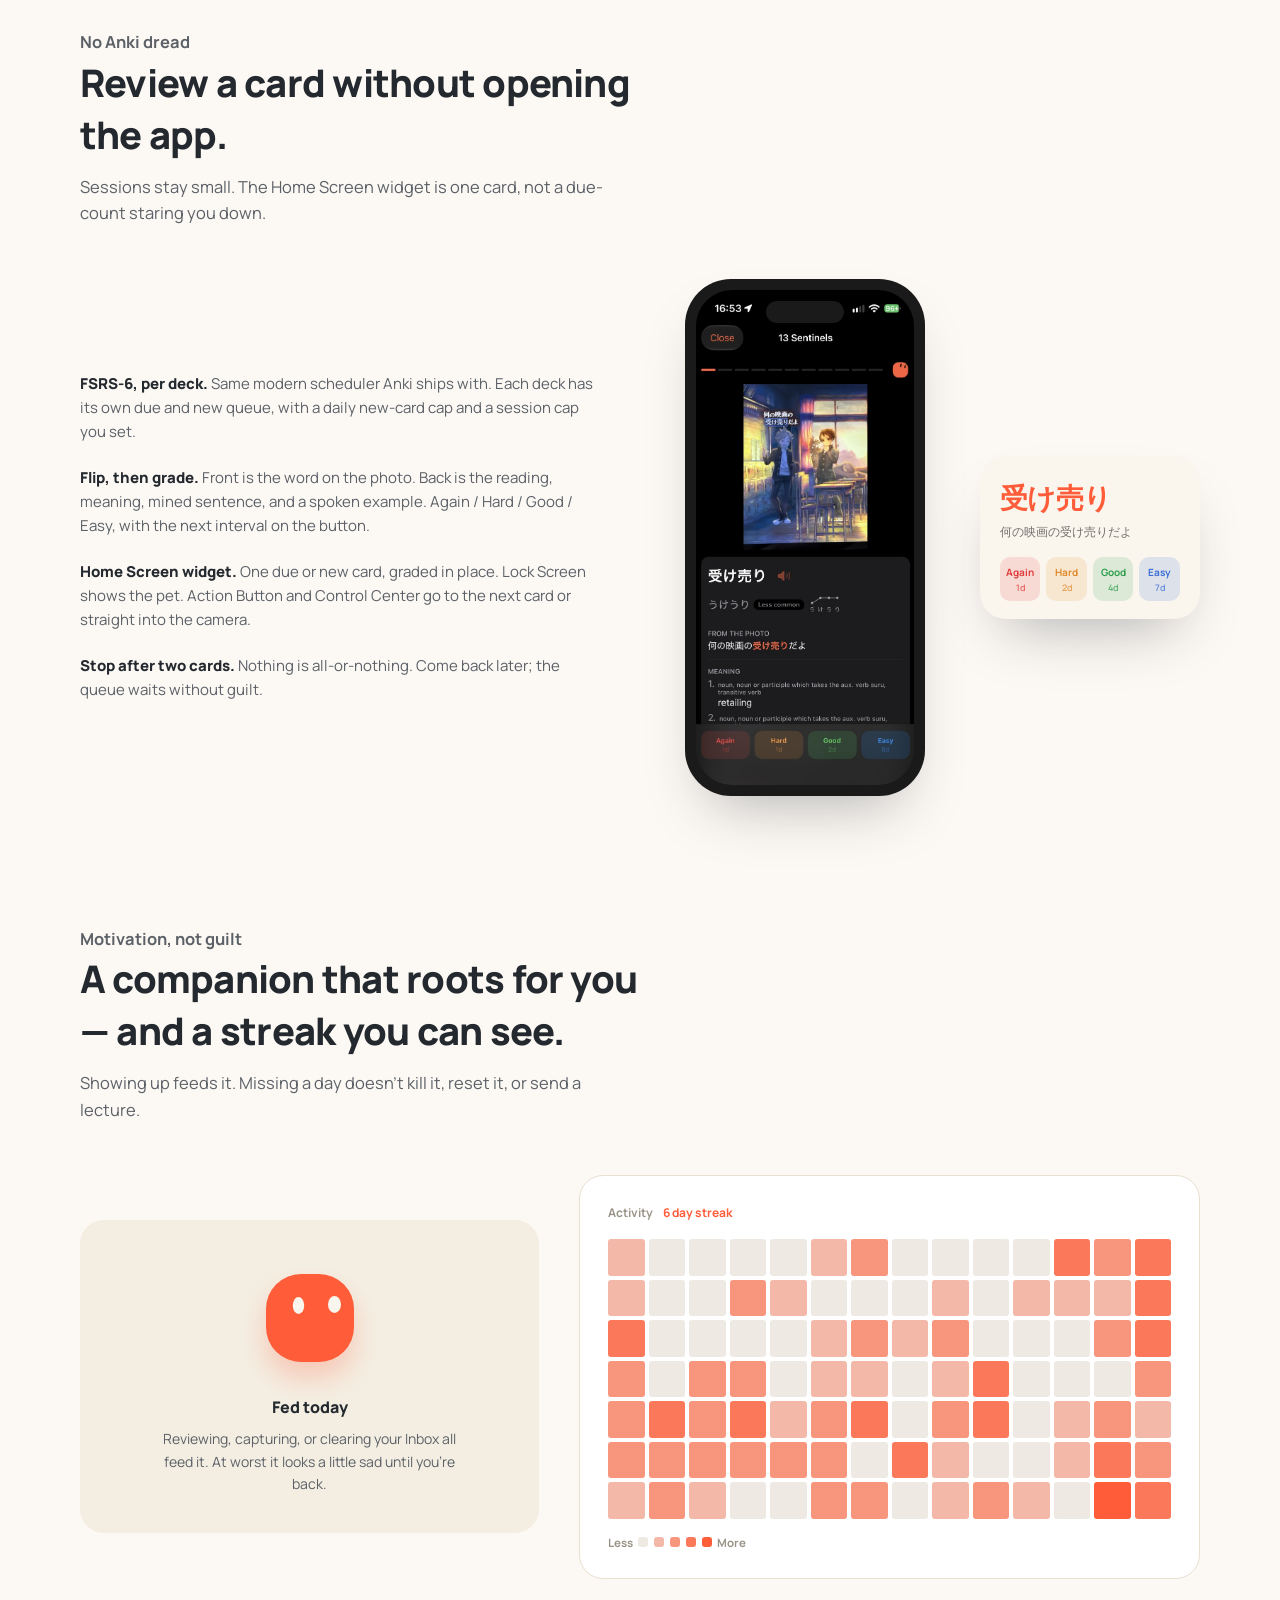
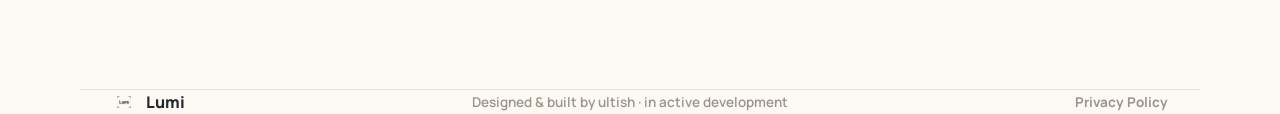
==== commit add249ca: "Drop 'not yet on the App Store' from footer" ====
--- a/index.html
+++ b/index.html
@@ -249,7 +249,7 @@
       <img class="logo-dark" src="assets/icon-dark-64.png" alt="" width="24" height="24">
       Lumi
     </div>
-    <p>Designed &amp; built by ultish · in active development · not yet on the App Store</p>
+    <p>Designed &amp; built by ultish · in active development</p>
     <a href="privacy.html" style="font-size:13.5px;font-weight:700;color:var(--ink-faint);text-decoration:none;">Privacy Policy</a>
   </div>
 </footer>
